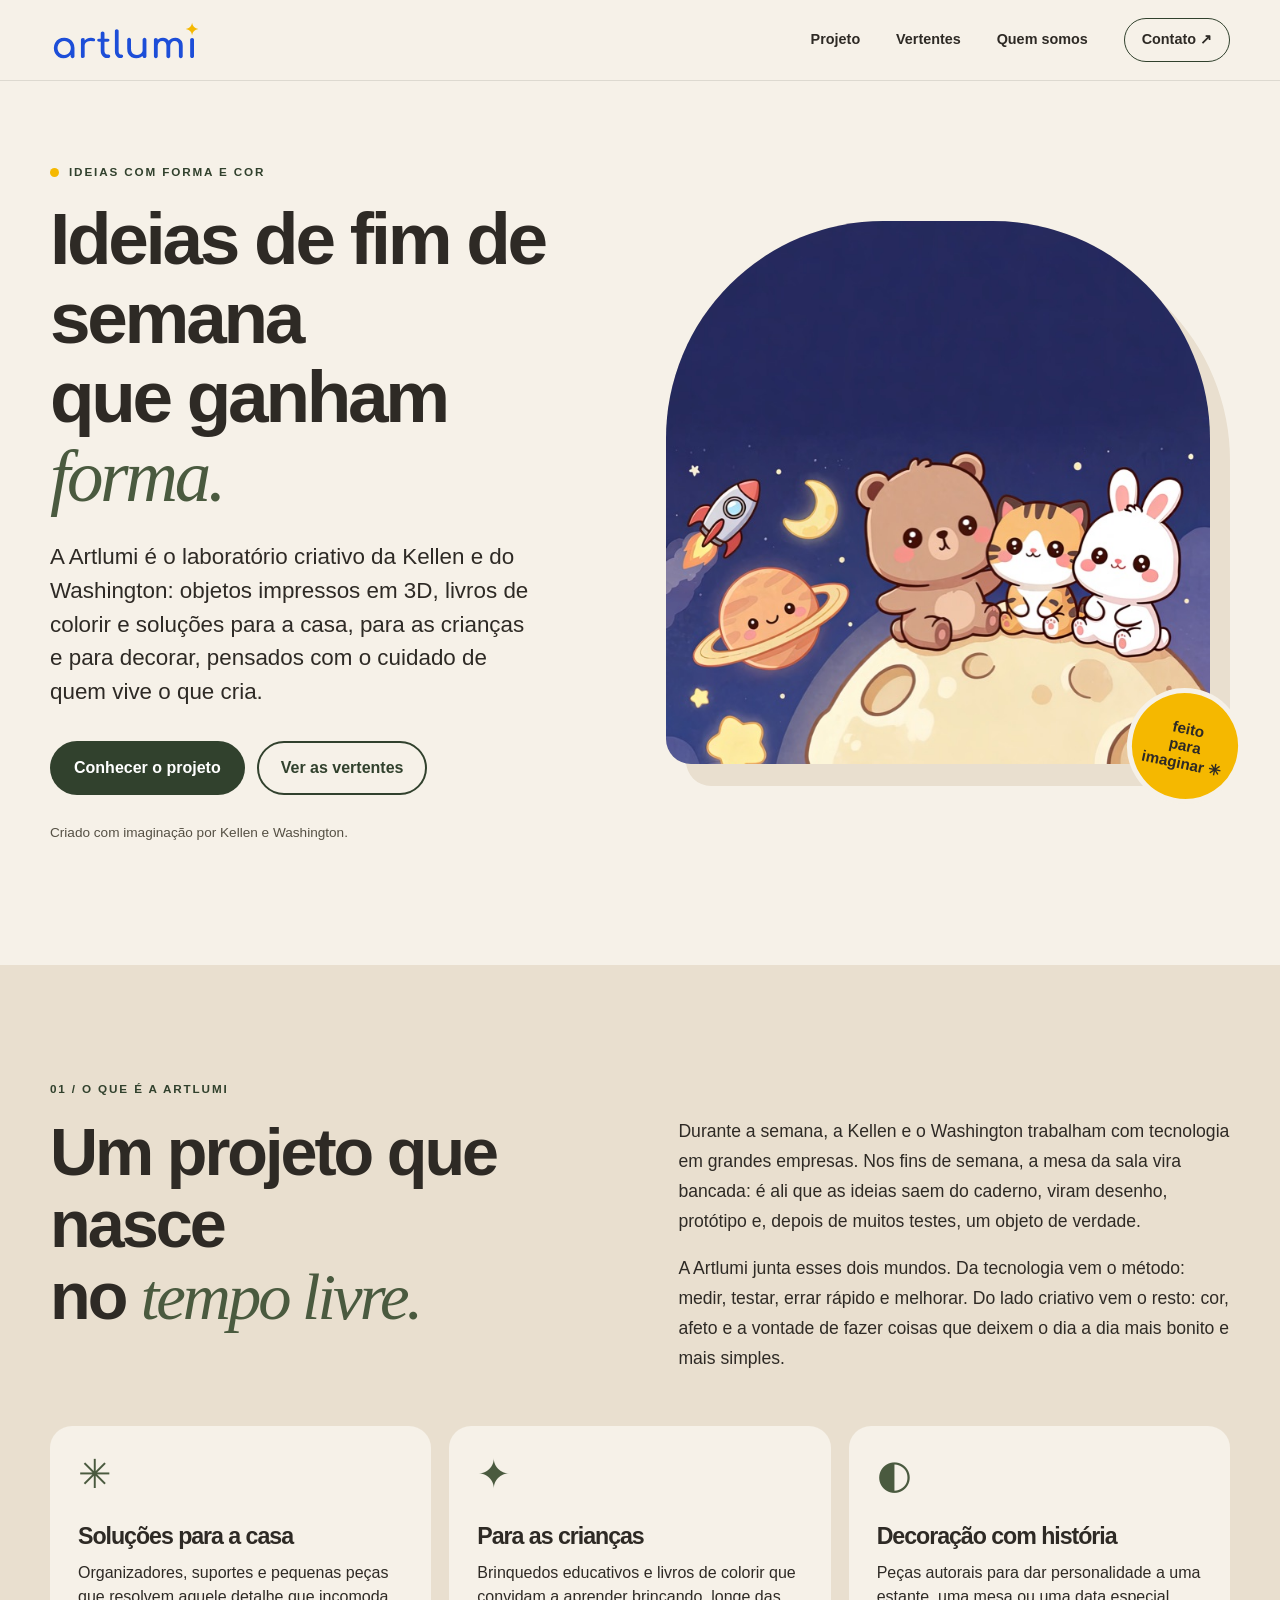
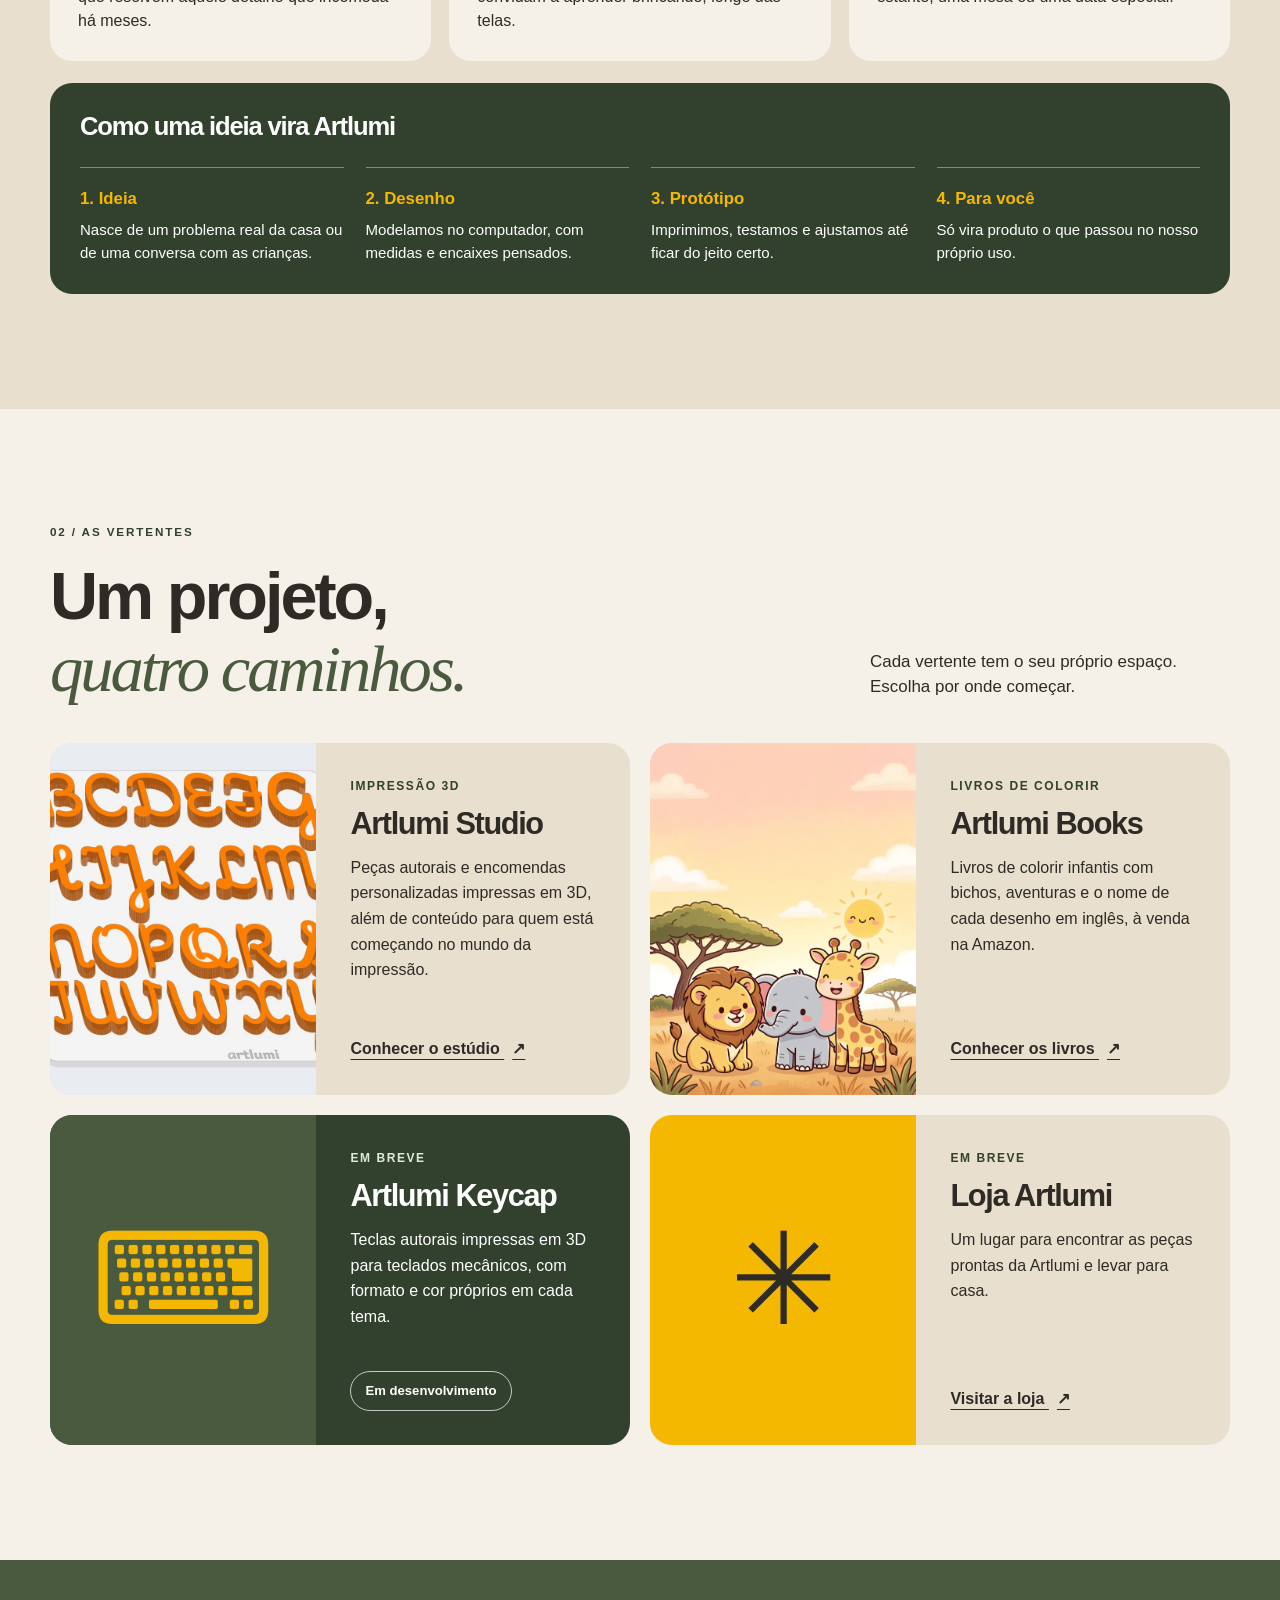
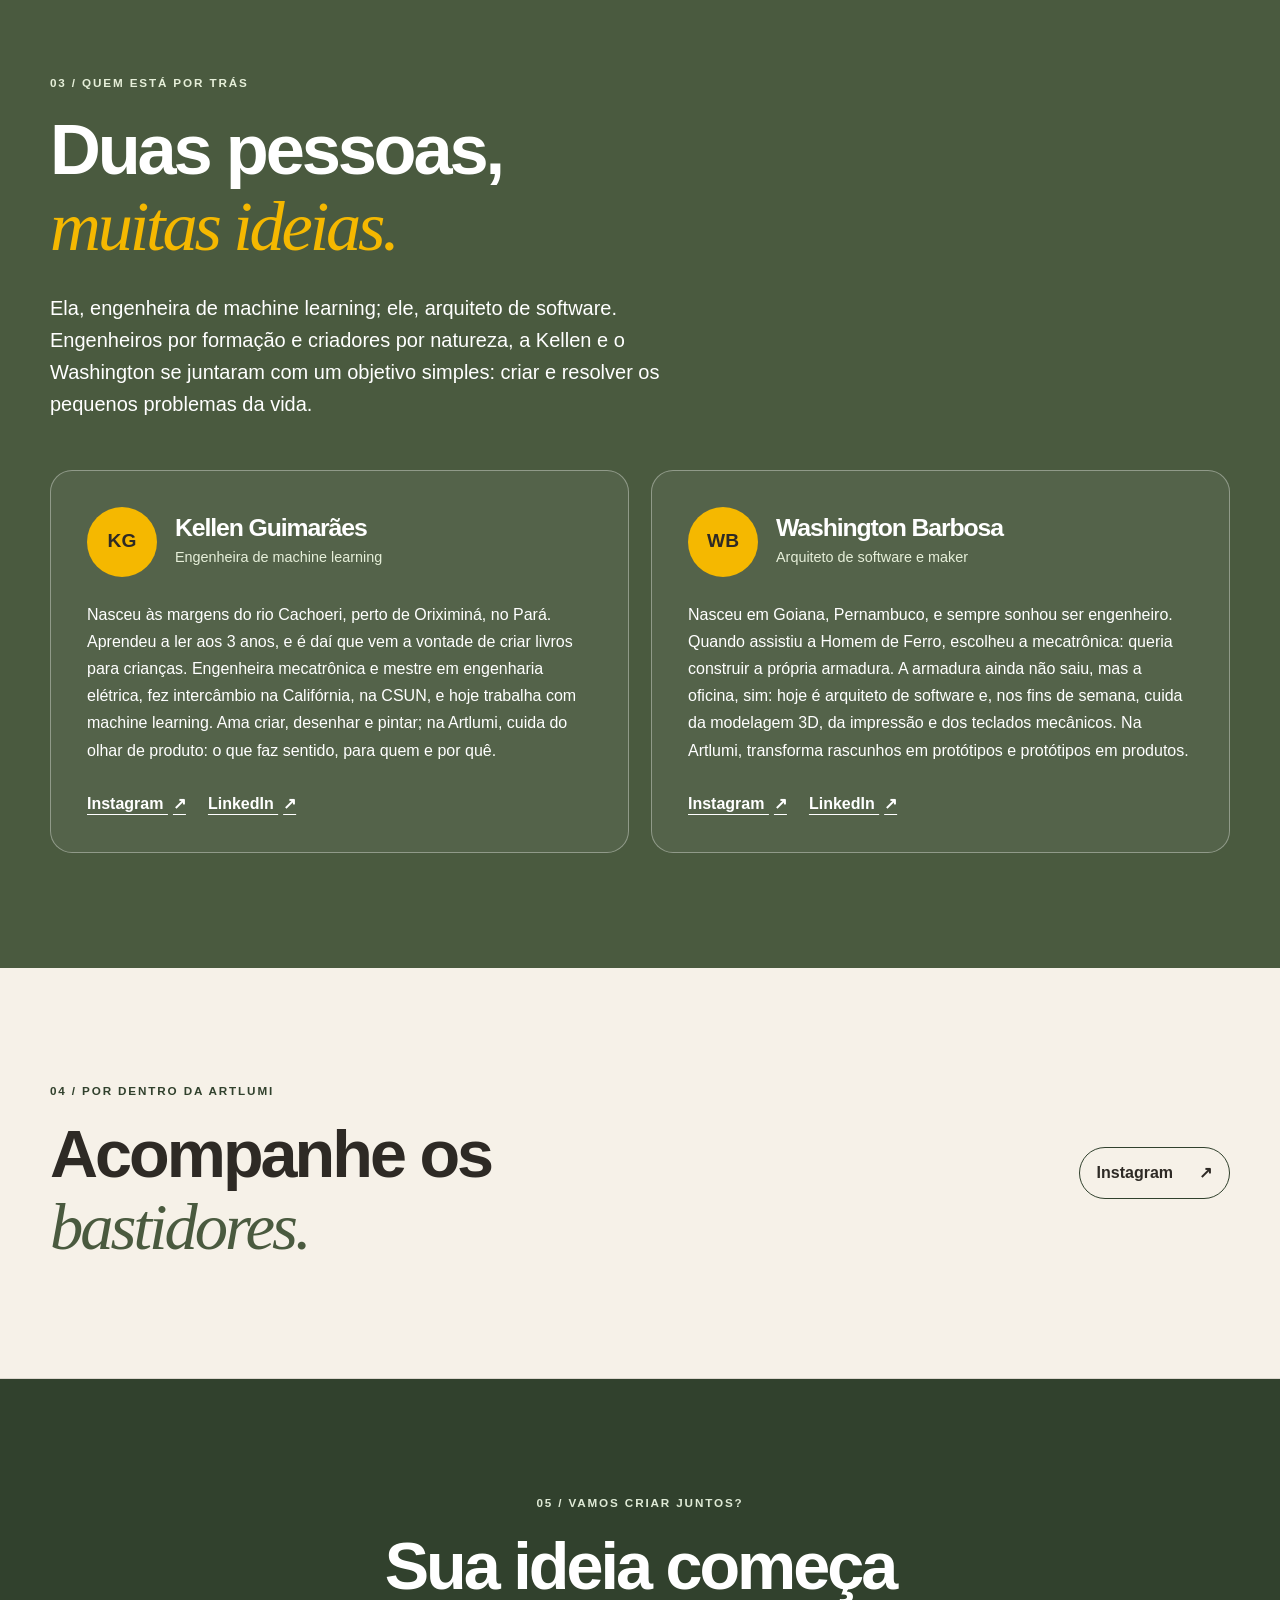
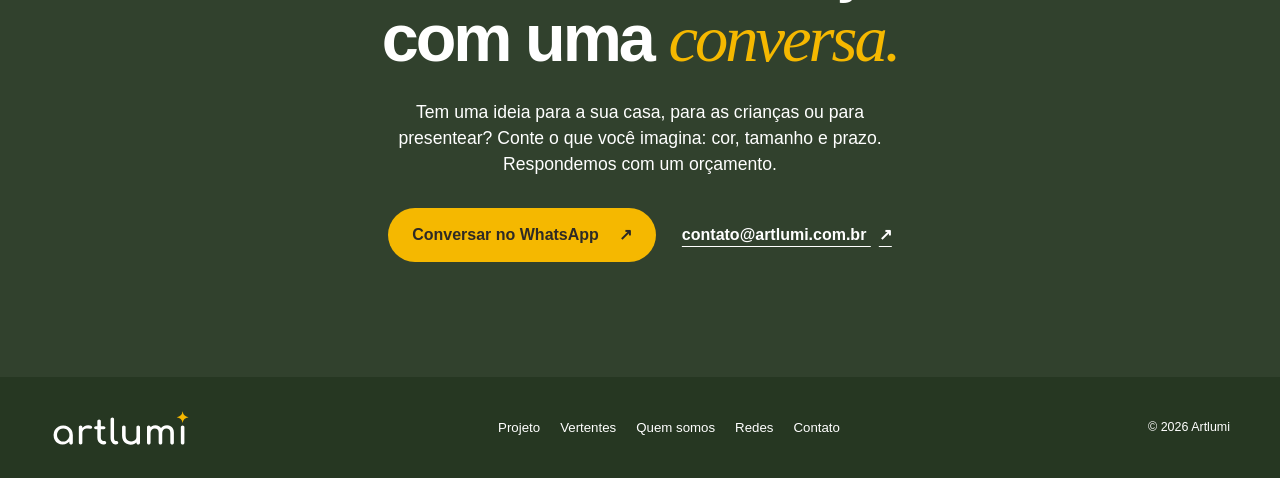
==== index.html @ 963afd45 "Página principal fala só da Artlumi; Studio fica como vertente Co-Authored-By: Claude Opus 5.5 <nore" ====
<!doctype html>
<html lang="pt-BR">
  <head>
    <meta charset="utf-8">
    <meta name="viewport" content="width=device-width, initial-scale=1">
    <meta name="description" content="Artlumi: o projeto criativo de Kellen e Washington, que reúne impressão 3D, livros de colorir e soluções para casa, crianças e decoração.">
    <meta property="og:type" content="website">
    <meta property="og:locale" content="pt_BR">
    <meta property="og:title" content="Artlumi | Ideias que ganham forma">
    <meta property="og:description" content="Ideias de fim de semana que ganham forma: impressão 3D, livros de colorir e decoração autoral.">
    <meta property="og:image" content="https://artlumi.com.br/assets/img/livro-espaco.jpg">
    <meta property="og:url" content="https://artlumi.com.br">
    <meta name="theme-color" content="#F6F1E8">
    <title>Artlumi | Ideias que ganham forma</title>
    <link rel="icon" type="image/svg+xml" href="assets/img/logo-artlumi.svg">
    <link rel="stylesheet" href="assets/style.css?v=3">
    <script src="assets/site.js?v=2" defer></script>
  </head>
  <body>
    <header class="site-header">
      <div class="container header-inner">
        <a class="brand" href="#inicio" aria-label="Artlumi — início">
          <img src="assets/img/logo-artlumi.svg" width="150" height="49" loading="lazy" alt="Artlumi">
        </a>
        <button class="menu-toggle" type="button" aria-controls="menu-principal" aria-expanded="false" aria-label="Abrir menu">
          <span></span><span></span><span></span>
        </button>
        <nav class="site-nav" id="menu-principal" aria-label="Navegação principal">
          <a href="#projeto">Projeto</a>
          <a href="#vertentes">Vertentes</a>
          <a href="#sobre">Quem somos</a>
          <a class="nav-contact" href="#contato">Contato <span aria-hidden="true">↗</span></a>
        </nav>
      </div>
    </header>

    <main>
      <section class="hero" id="inicio" aria-labelledby="titulo-principal">
        <div class="container hero-grid">
          <div class="hero-copy">
            <p class="eyebrow"><span class="eyebrow-dot" aria-hidden="true"></span> IDEIAS COM FORMA E COR</p>
            <h1 id="titulo-principal">Ideias de fim de semana<br>que ganham <em>forma.</em></h1>
            <p class="hero-lead">A Artlumi é o laboratório criativo da Kellen e do Washington: objetos impressos em 3D, livros de colorir e soluções para a casa, para as crianças e para decorar, pensados com o cuidado de quem vive o que cria.</p>
            <div class="hero-actions">
              <a class="button button-primary" href="#projeto">Conhecer o projeto</a>
              <a class="button button-outline" href="#vertentes">Ver as vertentes</a>
            </div>
            <p class="hero-note">Criado com imaginação por Kellen e Washington.</p>
          </div>
          <div class="hero-media">
            <div class="hero-image-wrap">
              <img src="assets/img/livro-espaco.jpg" width="681" height="900" alt="Capa do livro de colorir Espaço, da Artlumi Books: urso, gatinho e coelho sentados na Lua" fetchpriority="high">
            </div>
            <span class="media-sticker" aria-hidden="true">feito<br>para<br>imaginar ✳</span>
          </div>
        </div>
      </section>

      <section class="section project-section" id="projeto" aria-labelledby="titulo-projeto">
        <div class="container">
          <p class="eyebrow">01 / O QUE É A ARTLUMI</p>
          <div class="project-intro">
            <h2 id="titulo-projeto">Um projeto que nasce<br>no <em>tempo livre.</em></h2>
            <div class="project-copy">
              <p>Durante a semana, a Kellen e o Washington trabalham com tecnologia em grandes empresas. Nos fins de semana, a mesa da sala vira bancada: é ali que as ideias saem do caderno, viram desenho, protótipo e, depois de muitos testes, um objeto de verdade.</p>
              <p>A Artlumi junta esses dois mundos. Da tecnologia vem o método: medir, testar, errar rápido e melhorar. Do lado criativo vem o resto: cor, afeto e a vontade de fazer coisas que deixem o dia a dia mais bonito e mais simples.</p>
            </div>
          </div>
          <div class="pillars-grid">
            <article class="pillar-card"><span class="pillar-symbol" aria-hidden="true">✳</span><h3>Soluções para a casa</h3><p>Organizadores, suportes e pequenas peças que resolvem aquele detalhe que incomoda há meses.</p></article>
            <article class="pillar-card"><span class="pillar-symbol" aria-hidden="true">✦</span><h3>Para as crianças</h3><p>Brinquedos educativos e livros de colorir que convidam a aprender brincando, longe das telas.</p></article>
            <article class="pillar-card"><span class="pillar-symbol" aria-hidden="true">◐</span><h3>Decoração com história</h3><p>Peças autorais para dar personalidade a uma estante, uma mesa ou uma data especial.</p></article>
          </div>
          <div class="process-band">
            <h3>Como uma ideia vira Artlumi</h3>
            <ol class="process-steps">
              <li><strong>1. Ideia</strong><p>Nasce de um problema real da casa ou de uma conversa com as crianças.</p></li>
              <li><strong>2. Desenho</strong><p>Modelamos no computador, com medidas e encaixes pensados.</p></li>
              <li><strong>3. Protótipo</strong><p>Imprimimos, testamos e ajustamos até ficar do jeito certo.</p></li>
              <li><strong>4. Para você</strong><p>Só vira produto o que passou no nosso próprio uso.</p></li>
            </ol>
          </div>
        </div>
      </section>

      <section class="section ventures-section" id="vertentes" aria-labelledby="titulo-vertentes">
        <div class="container">
          <div class="section-heading">
            <div><p class="eyebrow">02 / AS VERTENTES</p><h2 id="titulo-vertentes">Um projeto,<br><em>quatro caminhos.</em></h2></div>
            <p>Cada vertente tem o seu próprio espaço. Escolha por onde começar.</p>
          </div>
          <div class="ventures-grid">
            <article class="venture-card">
              <div class="venture-media"><img src="assets/img/alfabeto-cursivo.jpg" width="1200" height="900" loading="lazy" alt="Letras cursivas coloridas de um alfabeto de encaixe impresso em 3D"></div>
              <div class="venture-copy"><p class="venture-subtitle">Impressão 3D</p><h3>Artlumi Studio</h3><p>Peças autorais e encomendas personalizadas impressas em 3D, além de conteúdo para quem está começando no mundo da impressão.</p><a href="https://studio.artlumi.com.br/" target="_blank" rel="noopener" aria-label="Conhecer Artlumi Studio">Conhecer o estúdio <span aria-hidden="true">↗</span></a></div>
            </article>
            <article class="venture-card">
              <div class="venture-media"><img src="assets/img/livro-safari.jpg" width="681" height="900" loading="lazy" alt="Capa do livro de colorir infantil Safári"></div>
              <div class="venture-copy"><p class="venture-subtitle">Livros de colorir</p><h3>Artlumi Books</h3><p>Livros de colorir infantis com bichos, aventuras e o nome de cada desenho em inglês, à venda na Amazon.</p><a href="https://book.artlumi.com.br/" target="_blank" rel="noopener" aria-label="Conhecer Artlumi Books">Conhecer os livros <span aria-hidden="true">↗</span></a></div>
            </article>
            <article class="venture-card idea-card keycap-card">
              <div class="venture-media idea-illustration" aria-hidden="true">⌨</div>
              <div class="venture-copy"><p class="venture-subtitle">Em breve</p><h3>Artlumi Keycap</h3><p>Teclas autorais impressas em 3D para teclados mecânicos, com formato e cor próprios em cada tema.</p><span class="venture-badge">Em desenvolvimento</span></div>
            </article>
            <article class="venture-card idea-card store-card">
              <div class="venture-media idea-illustration" aria-hidden="true">✳</div>
              <div class="venture-copy"><p class="venture-subtitle">Em breve</p><h3>Loja Artlumi</h3><p>Um lugar para encontrar as peças prontas da Artlumi e levar para casa.</p><a href="https://store.artlumi.com.br/" target="_blank" rel="noopener" aria-label="Visitar a Loja Artlumi">Visitar a loja <span aria-hidden="true">↗</span></a></div>
            </article>
          </div>
        </div>
      </section>

      <section class="section about-section" id="sobre" aria-labelledby="titulo-sobre">
        <div class="container">
          <p class="eyebrow">03 / QUEM ESTÁ POR TRÁS</p>
          <h2 id="titulo-sobre">Duas pessoas,<br><em>muitas ideias.</em></h2>
          <p class="about-lead">Ela, engenheira de machine learning; ele, arquiteto de software. Engenheiros por formação e criadores por natureza, a Kellen e o Washington se juntaram com um objetivo simples: criar e resolver os pequenos problemas da vida.</p>
          <div class="bios-grid">
            <article class="bio-card">
              <div class="bio-header"><span class="bio-initials" aria-hidden="true">KG</span><div><h3>Kellen Guimarães</h3><p class="bio-role">Engenheira de machine learning</p></div></div>
              <p>Nasceu às margens do rio Cachoeri, perto de Oriximiná, no Pará. Aprendeu a ler aos 3 anos, e é daí que vem a vontade de criar livros para crianças. Engenheira mecatrônica e mestre em engenharia elétrica, fez intercâmbio na Califórnia, na CSUN, e hoje trabalha com machine learning. Ama criar, desenhar e pintar; na Artlumi, cuida do olhar de produto: o que faz sentido, para quem e por quê.</p>
              <div class="bio-links"><a href="https://www.instagram.com/kellen.ag/" target="_blank" rel="noopener" aria-label="Instagram da Kellen">Instagram <span aria-hidden="true">↗</span></a><a href="https://www.linkedin.com/in/kellenguimaraes" target="_blank" rel="noopener" aria-label="LinkedIn da Kellen">LinkedIn <span aria-hidden="true">↗</span></a></div>
            </article>
            <article class="bio-card">
              <div class="bio-header"><span class="bio-initials" aria-hidden="true">WB</span><div><h3>Washington Barbosa</h3><p class="bio-role">Arquiteto de software e maker</p></div></div>
              <p>Nasceu em Goiana, Pernambuco, e sempre sonhou ser engenheiro. Quando assistiu a Homem de Ferro, escolheu a mecatrônica: queria construir a própria armadura. A armadura ainda não saiu, mas a oficina, sim: hoje é arquiteto de software e, nos fins de semana, cuida da modelagem 3D, da impressão e dos teclados mecânicos. Na Artlumi, transforma rascunhos em protótipos e protótipos em produtos.</p>
              <div class="bio-links"><a href="https://www.instagram.com/washingtonban/" target="_blank" rel="noopener" aria-label="Instagram do Washington">Instagram <span aria-hidden="true">↗</span></a><a href="https://www.linkedin.com/in/washingtonban/" target="_blank" rel="noopener" aria-label="LinkedIn do Washington">LinkedIn <span aria-hidden="true">↗</span></a></div>
            </article>
          </div>
        </div>
      </section>

      <section class="section social-section" id="redes" aria-labelledby="titulo-redes">
        <div class="container social-inner">
          <div><p class="eyebrow">04 / POR DENTRO DA ARTLUMI</p><h2 id="titulo-redes">Acompanhe os <em>bastidores.</em></h2></div>
          <div class="social-links" aria-label="Redes sociais">
            <a class="social-link" data-config="instagram" target="_blank" rel="noopener" hidden>Instagram <span aria-hidden="true">↗</span></a>
            <a class="social-link" data-config="tiktok" target="_blank" rel="noopener" hidden>TikTok <span aria-hidden="true">↗</span></a>
            <a class="social-link" data-config="youtube" target="_blank" rel="noopener" hidden>YouTube <span aria-hidden="true">↗</span></a>
            <p class="coming-soon" id="redes-em-breve">Em breve <span aria-hidden="true">✳</span></p>
          </div>
        </div>
      </section>

      <section class="section contact-section" id="contato" aria-labelledby="titulo-contato">
        <div class="container contact-inner">
          <p class="eyebrow">05 / VAMOS CRIAR JUNTOS?</p>
          <h2 id="titulo-contato">Sua ideia começa<br>com uma <em>conversa.</em></h2>
          <p>Tem uma ideia para a sua casa, para as crianças ou para presentear? Conte o que você imagina: cor, tamanho e prazo. Respondemos com um orçamento.</p>
          <div class="contact-actions">
            <a class="button button-yellow" data-config="whatsapp" hidden>Conversar no WhatsApp <span aria-hidden="true">↗</span></a>
            <a class="contact-email" data-config="email" href="mailto:contato@artlumi.com.br">contato@artlumi.com.br <span aria-hidden="true">↗</span></a>
          </div>
        </div>
      </section>
    </main>

    <footer class="site-footer">
      <div class="container footer-inner">
        <a href="#inicio" aria-label="Artlumi — voltar ao início"><img src="assets/img/logo-artlumi-branco.svg" width="150" height="49" loading="lazy" alt="Artlumi"></a>
        <nav aria-label="Navegação do rodapé"><a href="#projeto">Projeto</a><a href="#vertentes">Vertentes</a><a href="#sobre">Quem somos</a><a href="#redes">Redes</a><a href="#contato">Contato</a></nav>
        <small>© 2026 Artlumi</small>
      </div>
    </footer>
  </body>
</html>
---- assets/style.css ----
:root {
  color-scheme: light;
  --green: #4a5a3f;
  --green-dark: #31412d;
  --beige: #e9dfcf;
  --cream: #f6f1e8;
  --ink: #2e2a25;
  --blue: #1d4ed8;
  --yellow: #f5b800;
  --white: #fffdf9;
  --radius: 22px;
}

*, *::before, *::after { box-sizing: border-box; }
html { scroll-behavior: smooth; scroll-padding-top: 96px; }
body { margin: 0; padding-top: 80px; min-width: 320px; color: var(--ink); background: var(--cream); font-family: "Avenir Next", Avenir, "Segoe UI", sans-serif; line-height: 1.5; }
img { display: block; max-width: 100%; }
a { color: inherit; }
button { font: inherit; }
[hidden] { display: none !important; }
:focus-visible { outline: 3px solid var(--blue); outline-offset: 4px; }
.container { width: min(100% - 48px, 1180px); margin-inline: auto; }
.section { padding-block: clamp(72px, 9vw, 128px); }
.eyebrow { margin: 0 0 20px; color: var(--green-dark); font-size: .73rem; font-weight: 800; letter-spacing: .16em; line-height: 1.4; }
h1, h2, h3, p { overflow-wrap: break-word; }
h1, h2, h3 { margin-top: 0; line-height: 1.08; letter-spacing: -.045em; }
h1, h2 { font-weight: 800; }
h2 { margin-bottom: 0; font-size: clamp(2.65rem, 5.2vw, 5rem); }
em { font-family: Georgia, serif; font-weight: 400; }
.button { display: inline-flex; align-items: center; justify-content: center; gap: 20px; min-height: 52px; padding: 13px 22px; border: 2px solid transparent; border-radius: 999px; font-weight: 800; text-decoration: none; text-align: center; transition: transform .2s ease, background-color .2s ease, color .2s ease; }
.button:hover, .social-link:hover { transform: translateY(-3px); }
.button-primary { color: #fff; background: var(--green-dark); }
.button-primary:hover { background: #263722; }
.button-outline { border-color: var(--green-dark); color: var(--green-dark); }
.button-outline:hover { background: var(--beige); }

.site-header { position: fixed; z-index: 20; top: 0; right: 0; left: 0; border-bottom: 1px solid rgba(46,42,37,.12); background: rgba(246,241,232,.97); }
.header-inner { display: flex; align-items: center; justify-content: space-between; min-height: 80px; gap: 20px; }
.brand { display: inline-flex; flex: none; align-items: center; }
.brand img { width: 150px; height: auto; }
.site-nav { display: flex; align-items: center; gap: clamp(18px, 2.8vw, 38px); }
.site-nav a { font-size: .9rem; font-weight: 700; text-decoration: none; }
.site-nav a:hover, .site-footer a:hover { text-decoration: underline; text-underline-offset: 5px; }
.site-nav .nav-contact { padding: 10px 17px; border: 1px solid var(--green-dark); border-radius: 999px; }
.menu-toggle { display: none; }

.hero { overflow: hidden; padding-block: clamp(38px, 5vw, 72px) clamp(72px, 8vw, 120px); }
.hero-grid { display: grid; grid-template-columns: minmax(0, 1fr) minmax(0, 1.02fr); align-items: center; gap: clamp(30px, 5vw, 72px); }
.hero-copy { padding-block: 20px; }
.hero .eyebrow { display: flex; align-items: center; gap: 10px; }
.eyebrow-dot { width: 9px; height: 9px; border-radius: 50%; background: var(--yellow); }
.hero h1 { max-width: 680px; margin-bottom: 24px; font-size: clamp(3.4rem, 5.7vw, 5.7rem); }
.hero h1 em { color: var(--green); }
.hero-lead { max-width: 480px; margin: 0 0 32px; font-size: clamp(1.1rem, 1.8vw, 1.4rem); line-height: 1.5; }
.hero-actions { display: flex; flex-wrap: wrap; gap: 12px; }
.hero-note { margin: 28px 0 0; color: #555044; font-size: .85rem; }
.hero-media { position: relative; min-width: 0; padding: 0 20px 22px 0; }
.hero-image-wrap { overflow: hidden; aspect-ratio: 1 / 1; border-radius: 40% 40% 25px 25px; background: var(--beige); box-shadow: 20px 22px 0 var(--beige); }
.hero-image-wrap img { width: 100%; height: 100%; object-fit: cover; }
.media-sticker { position: absolute; right: -13px; bottom: -18px; display: grid; place-items: center; width: 116px; height: 116px; border: 5px solid var(--cream); border-radius: 50%; color: var(--ink); background: var(--yellow); font-size: .95rem; font-weight: 800; line-height: 1.12; text-align: center; transform: rotate(12deg); }

.project-section { background: var(--beige); }
.project-intro { display: grid; grid-template-columns: minmax(0, 1fr) minmax(0, 1fr); gap: clamp(30px, 6vw, 80px); align-items: start; }
.project-intro h2 em, .ventures-section h2 em { color: var(--green); }
.project-copy p { margin: 0 0 18px; font-size: 1.1rem; line-height: 1.7; }
.project-copy p:last-child { margin-bottom: 0; }
.pillars-grid { display: grid; grid-template-columns: repeat(3, minmax(0, 1fr)); gap: 18px; margin-top: 52px; }
.pillar-card { min-width: 0; padding: 28px; border-radius: var(--radius); background: var(--cream); }
.pillar-symbol { display: block; margin-bottom: 30px; color: var(--green); font-size: 2.5rem; line-height: 1; }
.pillar-card h3 { margin-bottom: 12px; font-size: 1.45rem; }
.pillar-card p { margin: 0; }
.process-band { margin-top: 22px; padding: 30px; border-radius: var(--radius); color: #fff; background: var(--green-dark); }
.process-band h3 { margin-bottom: 26px; font-size: 1.6rem; }
.process-steps { display: grid; grid-template-columns: repeat(4, minmax(0, 1fr)); gap: 22px; margin: 0; padding: 0; list-style: none; }
.process-steps li { min-width: 0; padding-top: 18px; border-top: 1px solid rgba(255,255,255,.38); }
.process-steps strong { color: var(--yellow); font-size: 1.05rem; }
.process-steps p { margin: 8px 0 0; font-size: .94rem; }
.ventures-section { background: var(--cream); }
.section-heading { display: flex; align-items: end; justify-content: space-between; gap: 30px; margin-bottom: 38px; }
.section-heading > p { max-width: 360px; margin: 0 0 5px; font-size: 1.06rem; }
.ventures-grid { display: grid; grid-template-columns: repeat(2, minmax(0, 1fr)); gap: 20px; }
.venture-card { display: grid; grid-template-columns: minmax(0, .85fr) minmax(0, 1fr); overflow: hidden; min-width: 0; min-height: 330px; border-radius: var(--radius); background: var(--beige); }
.venture-media { min-width: 0; min-height: 100%; background: var(--beige); }
.venture-media img { width: 100%; height: 100%; object-fit: cover; }
.venture-copy { display: flex; flex-direction: column; align-items: flex-start; min-width: 0; padding: clamp(22px, 3vw, 34px); }
.venture-subtitle { margin: 0 0 12px; color: var(--green-dark); font-size: .75rem; font-weight: 800; letter-spacing: .13em; text-transform: uppercase; }
.venture-copy h3 { margin-bottom: 15px; font-size: clamp(1.55rem, 2.4vw, 2.15rem); }
.venture-copy > p:not(.venture-subtitle) { margin: 0 0 24px; line-height: 1.6; }
.venture-copy a { margin-top: auto; font-weight: 800; text-decoration-thickness: 1px; text-underline-offset: 5px; }
.venture-copy a span { margin-left: 8px; }
.idea-card { color: #fff; background: var(--green-dark); }
.idea-card .venture-subtitle { color: #dfebd6; }
.idea-illustration { display: grid; place-items: center; color: var(--yellow); background: var(--green); font-size: clamp(5rem, 10vw, 9rem); line-height: 1; }
.venture-badge { display: inline-flex; margin-top: auto; padding: 9px 14px; border: 1px solid rgba(255,255,255,.7); border-radius: 999px; font-size: .82rem; font-weight: 800; }
.store-card { color: var(--ink); background: var(--beige); }
.store-card .venture-subtitle { color: var(--green-dark); }
.store-card .idea-illustration { color: var(--ink); background: var(--yellow); }
.about-section { color: #fff; background: var(--green); }
.about-section .eyebrow { color: #e6efd9; }
.about-section h2 { font-size: clamp(2.6rem, 5.5vw, 5.5rem); }
.about-section h2 em { color: var(--yellow); }
.bios-grid { display: grid; grid-template-columns: repeat(2, minmax(0, 1fr)); gap: 22px; margin-top: 50px; }
.about-lead { max-width: 640px; margin: 28px 0 0; font-size: clamp(1.05rem, 1.6vw, 1.25rem); line-height: 1.6; }
.bio-card { display: flex; flex-direction: column; min-width: 0; padding: clamp(24px, 3vw, 36px); border: 1px solid rgba(255,255,255,.35); border-radius: var(--radius); background: rgba(255,255,255,.06); }
.bio-header { display: flex; align-items: center; gap: 18px; margin-bottom: 24px; }
.bio-header > div { min-width: 0; }
.bio-initials { display: grid; flex: none; place-items: center; width: 70px; height: 70px; border-radius: 50%; color: var(--ink); background: var(--yellow); font-weight: 800; font-size: 1.2rem; }
.bio-header h3 { margin-bottom: 5px; font-size: 1.55rem; }
.bio-role { margin: 0; color: #e6efd9; font-size: .9rem; }
.bio-card > p { margin: 0 0 28px; line-height: 1.7; }
.bio-links { display: flex; flex-wrap: wrap; gap: 12px 22px; margin-top: auto; }
.bio-links a { font-weight: 800; text-decoration-thickness: 1px; text-underline-offset: 5px; }
.bio-links a span { margin-left: 5px; }

.social-section { border-bottom: 1px solid rgba(46,42,37,.13); }
.social-inner { display: flex; align-items: center; justify-content: space-between; gap: 36px; }
.social-inner h2 { max-width: 650px; }
.social-inner h2 em { color: var(--green); }
.social-links { display: flex; flex: none; flex-wrap: wrap; gap: 10px; max-width: 440px; }
.social-link { display: inline-flex; align-items: center; justify-content: space-between; gap: 26px; min-width: 130px; padding: 13px 17px; border: 1px solid var(--green-dark); border-radius: 999px; font-weight: 800; text-decoration: none; transition: transform .2s ease; }
.coming-soon { margin: 0; padding: 16px 24px; border: 1px solid var(--green); border-radius: 999px; color: var(--green-dark); font-weight: 800; }
.coming-soon span { margin-left: 14px; color: var(--blue); }

.contact-section { color: #fff; background: var(--green-dark); text-align: center; }
.contact-inner { display: flex; flex-direction: column; align-items: center; }
.contact-section .eyebrow { color: #dfead6; }
.contact-section h2 { max-width: 900px; }
.contact-section h2 em { color: var(--yellow); }
.contact-inner > p:not(.eyebrow) { max-width: 490px; margin: 24px 0 30px; font-size: 1.1rem; }
.contact-actions { display: flex; flex-wrap: wrap; align-items: center; justify-content: center; gap: 18px 26px; }
.button-yellow { color: var(--ink); background: var(--yellow); }
.button-yellow:hover { background: #ffd04b; }
.contact-email { color: #fff; font-weight: 800; text-decoration-thickness: 1px; text-underline-offset: 6px; }
.contact-email span { margin-left: 8px; }
.site-footer { padding-block: 28px; color: #fff; background: #263722; }
.footer-inner { display: flex; align-items: center; justify-content: space-between; gap: 24px; }
.footer-inner img { width: 140px; height: auto; }
.site-footer nav { display: flex; flex-wrap: wrap; gap: 12px 20px; }
.site-footer a { font-size: .83rem; text-decoration: none; }
.site-footer small { white-space: nowrap; font-size: .78rem; }

@media (max-width: 980px) {
  .project-intro { grid-template-columns: 1fr; gap: 26px; }
  .process-steps { grid-template-columns: repeat(2, minmax(0, 1fr)); }
  .venture-card { grid-template-columns: 1fr; }
  .venture-media { min-height: 240px; max-height: 280px; }
  .footer-inner { flex-wrap: wrap; }
}

@media (max-width: 720px) {
  html { scroll-padding-top: 76px; }
  body { padding-top: 68px; }
  .container { width: min(100% - 32px, 1180px); }
  .header-inner { min-height: 68px; }
  .brand img { width: 124px; }
  .menu-toggle { display: flex; flex-direction: column; align-items: center; justify-content: center; gap: 5px; width: 44px; height: 44px; border: 1px solid var(--green-dark); border-radius: 50%; color: var(--green-dark); background: transparent; cursor: pointer; }
  .menu-toggle span { display: block; width: 18px; height: 2px; border-radius: 2px; background: currentColor; }
  .site-nav { position: absolute; top: 68px; right: 0; left: 0; display: none; flex-direction: column; align-items: stretch; gap: 0; padding: 12px 16px 20px; border-bottom: 1px solid rgba(46,42,37,.12); background: var(--cream); box-shadow: 0 12px 22px rgba(46,42,37,.1); }
  .site-nav.is-open { display: flex; }
  .site-nav a { padding: 12px 8px; }
  .site-nav .nav-contact { margin-top: 5px; padding: 12px; text-align: center; }
  .hero { padding-block: 34px 82px; }
  .hero-grid { grid-template-columns: 1fr; gap: 30px; }
  .hero-copy { padding: 0; }
  .hero h1 { margin-bottom: 18px; font-size: clamp(3.25rem, 12vw, 5rem); }
  .hero-lead { margin-bottom: 24px; }
  .hero-note { margin-top: 20px; }
  .hero-media { width: min(100% - 12px, 500px); margin-inline: auto; }
  .media-sticker { right: -8px; bottom: -22px; width: 90px; height: 90px; font-size: .73rem; }
  .section-heading, .social-inner { align-items: start; flex-direction: column; gap: 18px; }
  .section-heading { margin-bottom: 28px; }
  .section-heading > p { max-width: 550px; }
  .pillars-grid { grid-template-columns: 1fr; gap: 14px; margin-top: 38px; }
  .pillar-symbol { margin-bottom: 18px; }
  .ventures-grid, .bios-grid { grid-template-columns: 1fr; }
  .venture-card { grid-template-columns: minmax(0, .8fr) minmax(0, 1fr); min-height: 300px; }
  .venture-media { max-height: none; }
  .social-links { flex: auto; }
}

@media (max-width: 520px) {
  .section { padding-block: 72px; }
  .process-band { padding: 24px; }
  .process-steps { grid-template-columns: 1fr; gap: 18px; }
  .venture-card { grid-template-columns: 1fr; }
  .venture-media { min-height: 220px; max-height: 240px; }
  .venture-copy { min-height: 270px; }
  .bio-header { align-items: flex-start; }
  .bio-initials { width: 58px; height: 58px; }
  .hero-actions .button { width: 100%; }
  .contact-actions { flex-direction: column; }
  .footer-inner { flex-direction: column; align-items: flex-start; }
  .site-footer nav { gap: 12px 16px; }
}

@media (prefers-reduced-motion: reduce) {
  html { scroll-behavior: auto; }
  *, *::before, *::after { transition-duration: .01ms !important; }
}
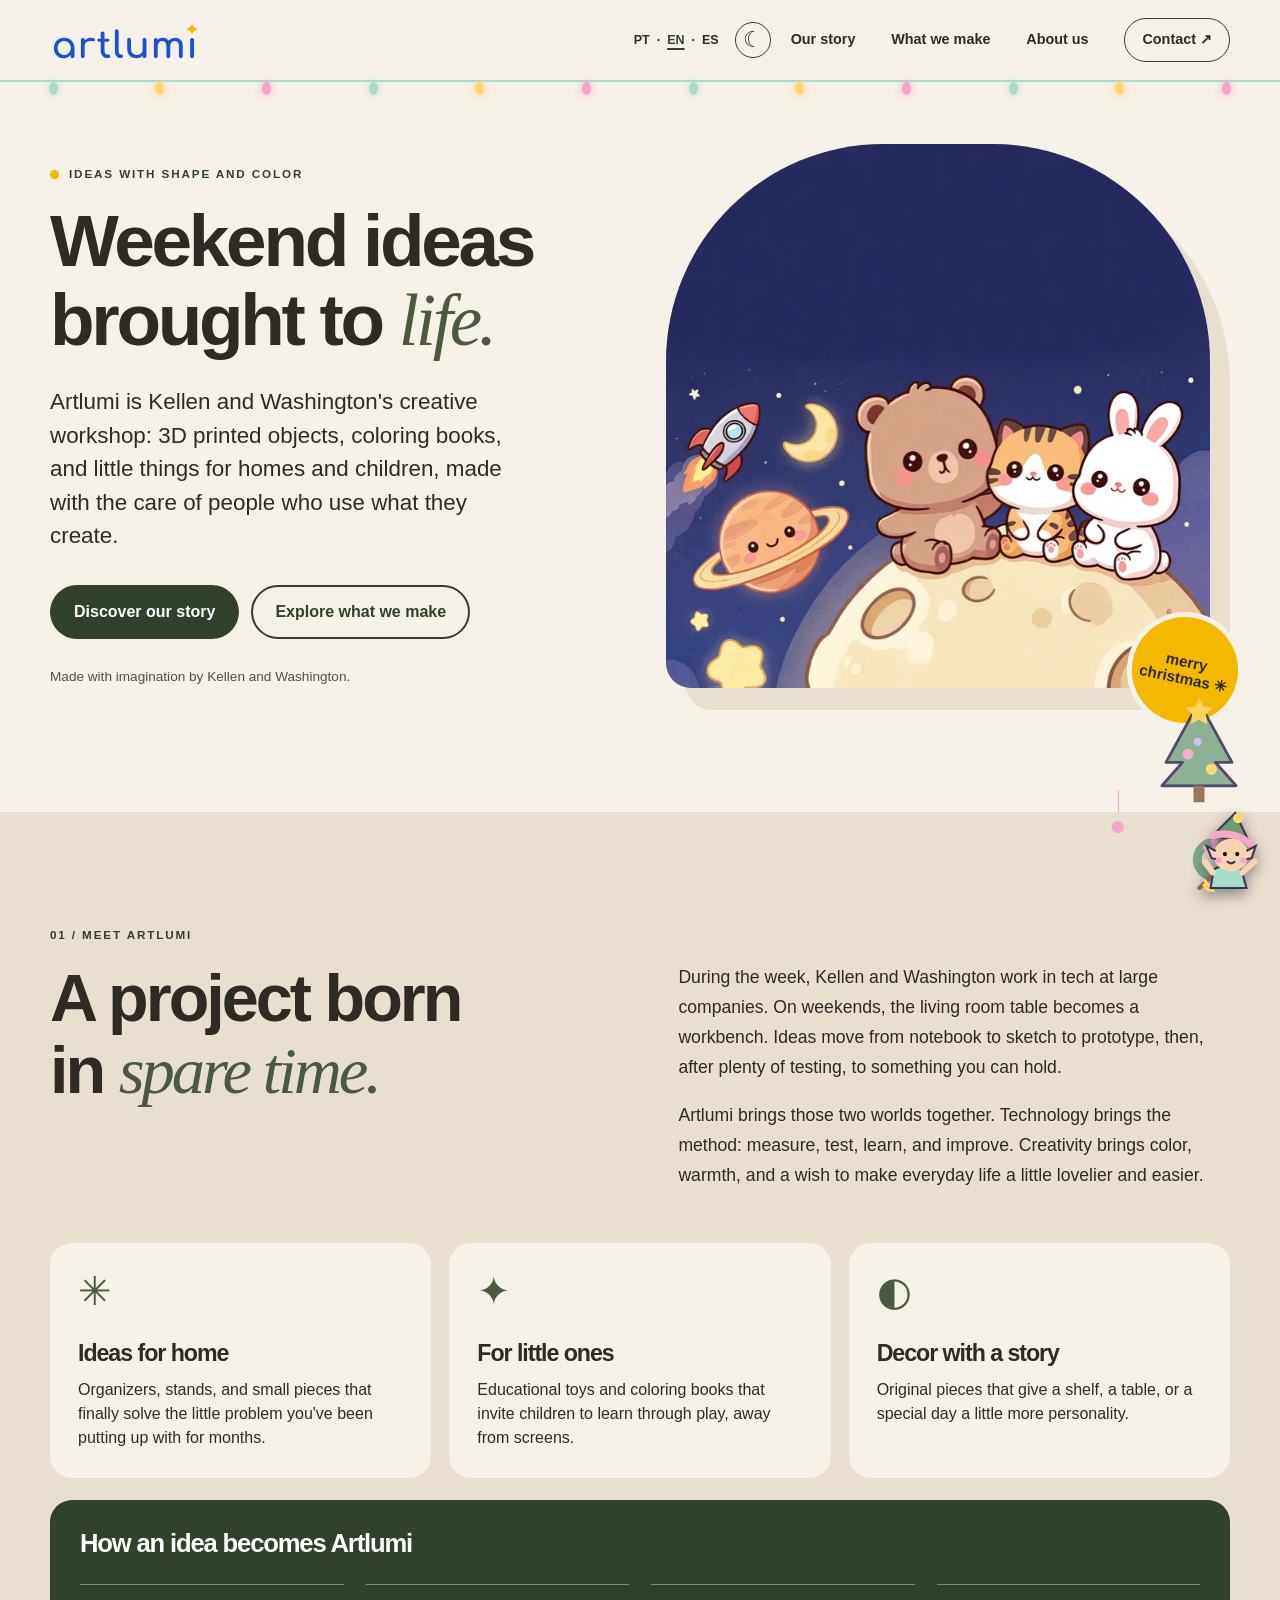
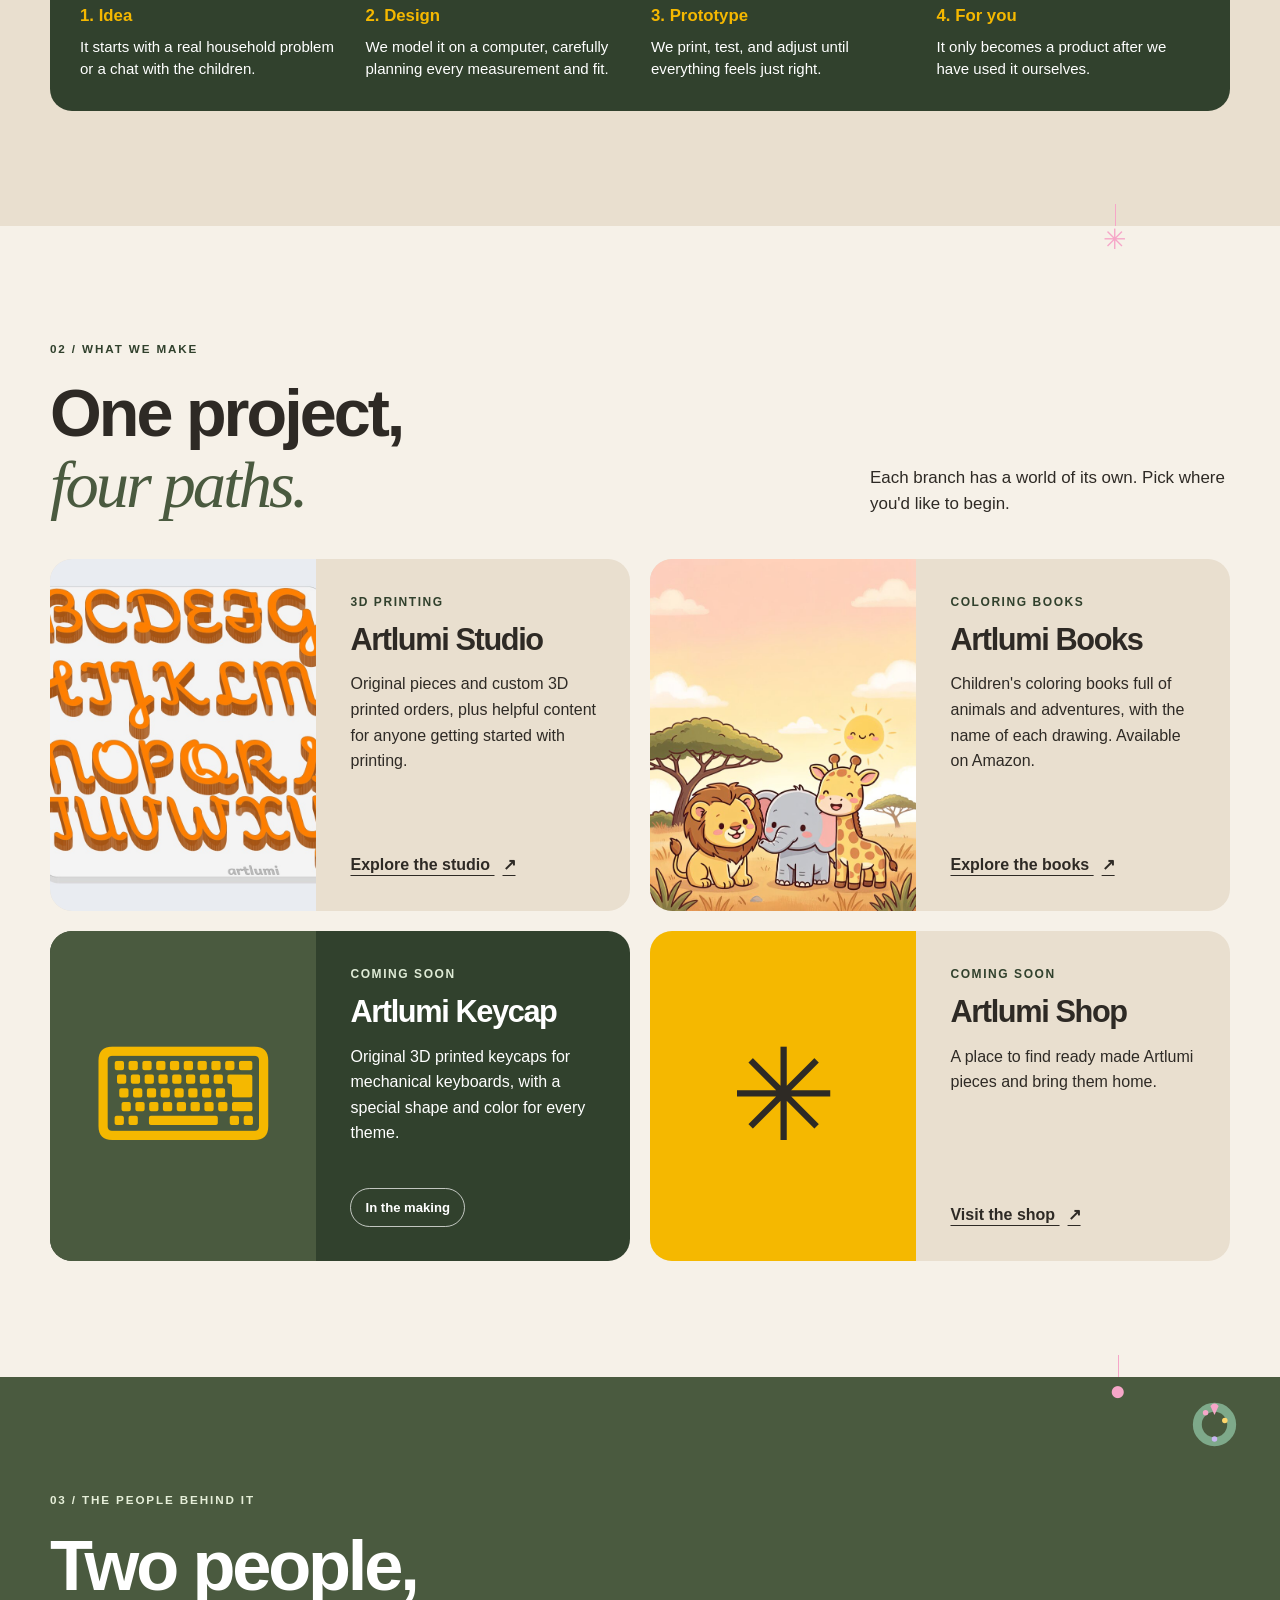
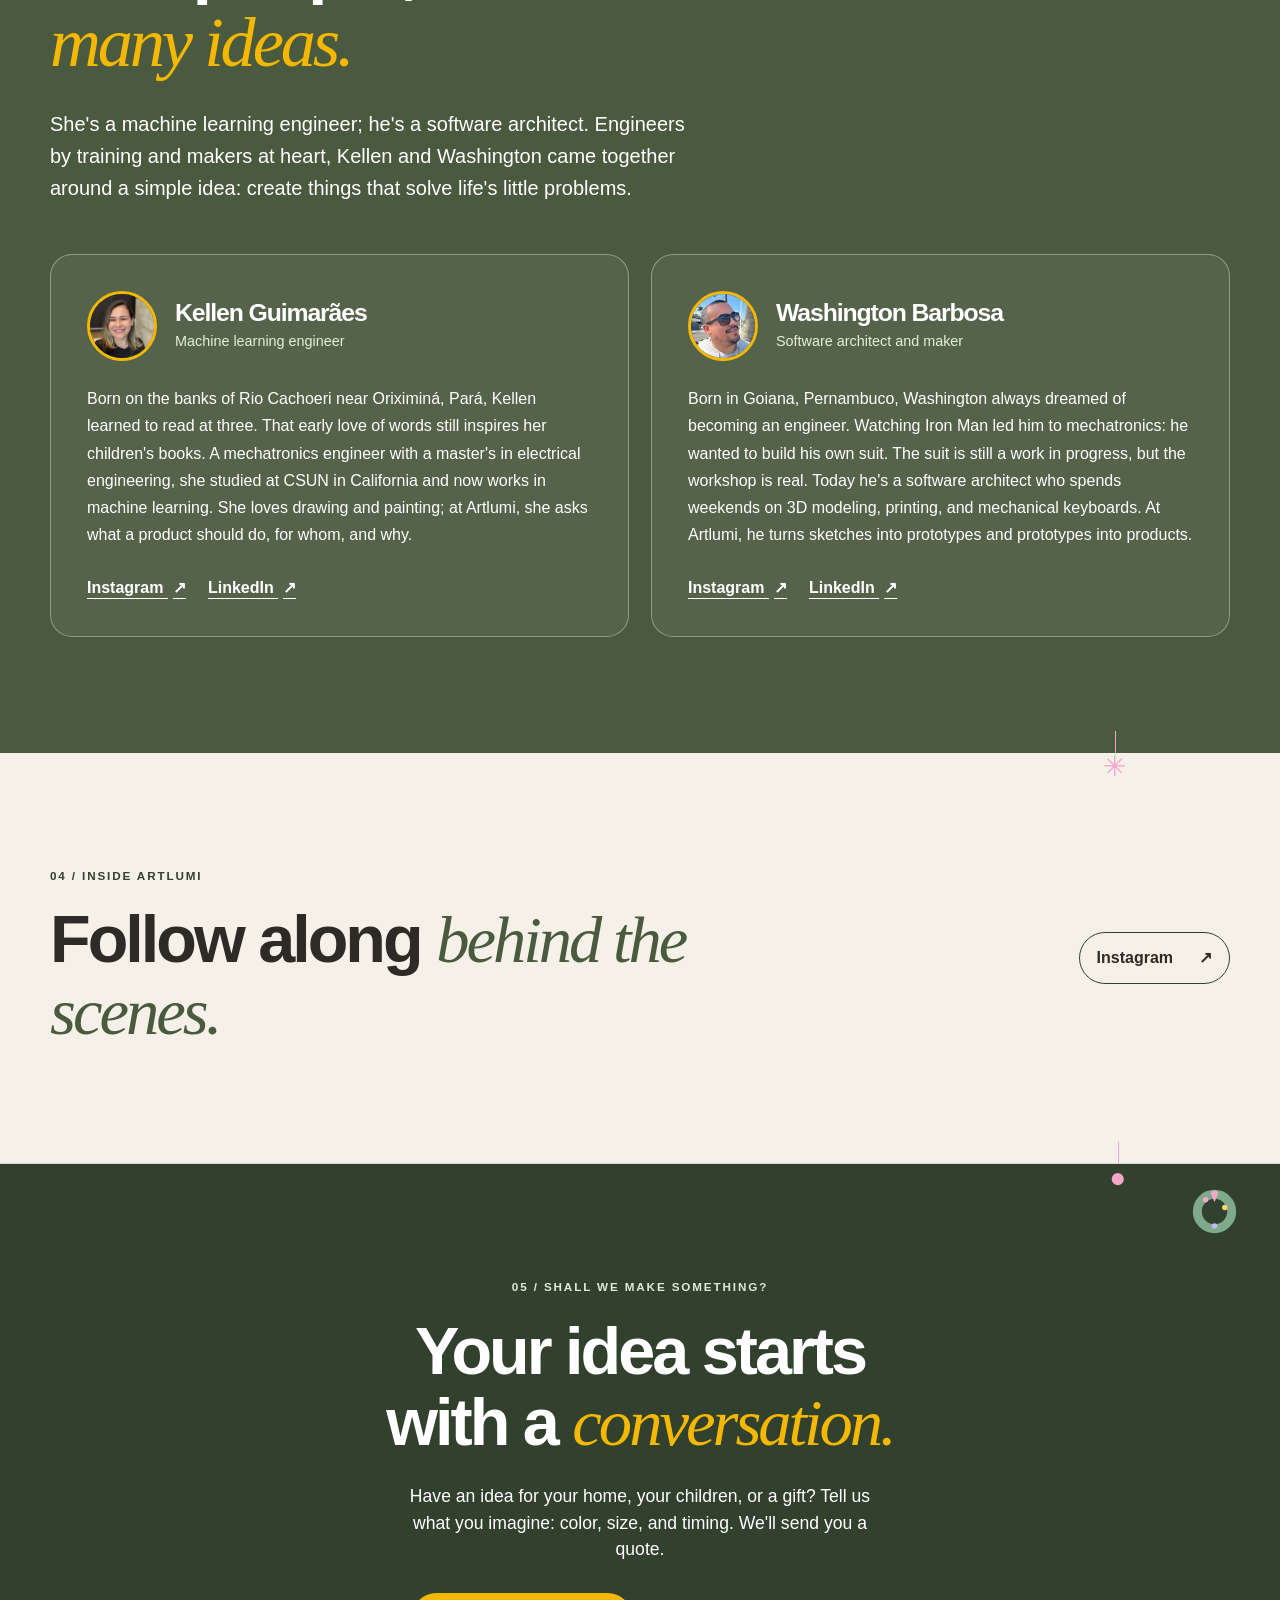
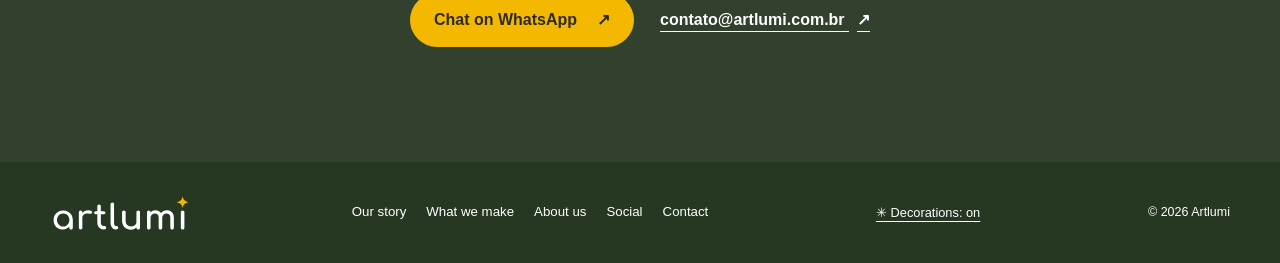
==== commit 3c6d299a: "Site em inglês e espanhol, modo escuro e temas sazonais - /en/ e /es/ com hreflang; a raiz escolhe o" ====
--- a/index.html
+++ b/index.html
@@ -9,12 +9,41 @@
     <meta property="og:title" content="Artlumi | Ideias que ganham forma">
     <meta property="og:description" content="Ideias de fim de semana que ganham forma: impressão 3D, livros de colorir e decoração autoral.">
     <meta property="og:image" content="https://artlumi.com.br/assets/img/livro-espaco.jpg">
-    <meta property="og:url" content="https://artlumi.com.br">
+    <meta property="og:url" content="https://artlumi.com.br/">
     <meta name="theme-color" content="#F6F1E8">
     <title>Artlumi | Ideias que ganham forma</title>
+    <link rel="canonical" href="https://artlumi.com.br/">
+    <link rel="alternate" hreflang="pt-BR" href="https://artlumi.com.br/">
+    <link rel="alternate" hreflang="en" href="https://artlumi.com.br/en/">
+    <link rel="alternate" hreflang="es" href="https://artlumi.com.br/es/">
+    <link rel="alternate" hreflang="x-default" href="https://artlumi.com.br/">
+    <script>
+      (() => {
+        let savedTheme = null;
+        try { savedTheme = localStorage.getItem('artlumi-theme'); } catch (_) { /* Optional preference. */ }
+        if (savedTheme === 'light' || savedTheme === 'dark') document.documentElement.dataset.theme = savedTheme;
+        else if (matchMedia('(prefers-color-scheme: dark)').matches) document.documentElement.dataset.theme = 'dark';
+        document.querySelector('meta[name="theme-color"]').content = document.documentElement.dataset.theme === 'dark' ? '#1e1a2e' : '#F6F1E8';
+        const forced = new URLSearchParams(location.search).get('lang');
+        if (['pt', 'en', 'es'].includes(forced)) {
+          try { localStorage.setItem('artlumi-lang', forced); } catch (_) { /* Optional preference. */ }
+          if (forced !== 'pt') location.replace('/' + forced + '/' + location.hash);
+          return;
+        }
+        let savedLanguage = null;
+        try { savedLanguage = localStorage.getItem('artlumi-lang'); } catch (_) { /* Optional preference. */ }
+        let internalReferrer = false;
+        try { internalReferrer = document.referrer && new URL(document.referrer).hostname === location.hostname; } catch (_) { /* Ignore an invalid referrer. */ }
+        if (savedLanguage || internalReferrer) return;
+        const languages = navigator.languages?.length ? navigator.languages : [navigator.language || ''];
+        const preferred = languages.map(value => value.toLowerCase().split('-')[0]).find(value => ['pt', 'en', 'es'].includes(value)) || 'en';
+        if (preferred !== 'pt') location.replace('/' + preferred + '/' + location.hash);
+      })();
+    </script>
     <link rel="icon" type="image/svg+xml" href="assets/img/logo-artlumi.svg">
-    <link rel="stylesheet" href="assets/style.css?v=3">
-    <script src="assets/site.js?v=2" defer></script>
+    <link rel="stylesheet" href="assets/style.css?v=6">
+    <script src="assets/site.js?v=4" defer></script>
+    <script src="assets/seasons.js?v=2" defer></script>
   </head>
   <body>
     <header class="site-header">
@@ -22,6 +51,10 @@
         <a class="brand" href="#inicio" aria-label="Artlumi — início">
           <img src="assets/img/logo-artlumi.svg" width="150" height="49" loading="lazy" alt="Artlumi">
         </a>
+        <div class="header-tools">
+          <nav class="language-switch" aria-label="Idioma"><a href="/" hreflang="pt-BR" lang="pt-BR" aria-current="true">PT</a><span aria-hidden="true">·</span><a href="/en/" hreflang="en" lang="en">EN</a><span aria-hidden="true">·</span><a href="/es/" hreflang="es" lang="es">ES</a></nav>
+          <button class="theme-toggle" type="button" aria-label="Ativar modo escuro" aria-pressed="false"><span class="theme-icon" aria-hidden="true">☾</span></button>
+        </div>
         <button class="menu-toggle" type="button" aria-controls="menu-principal" aria-expanded="false" aria-label="Abrir menu">
           <span></span><span></span><span></span>
         </button>
@@ -29,7 +62,7 @@
           <a href="#projeto">Projeto</a>
           <a href="#vertentes">Vertentes</a>
           <a href="#sobre">Quem somos</a>
-          <a class="nav-contact" href="#contato">Contato <span aria-hidden="true">↗</span></a>
+          <a class="nav-contact" href="#contato">Contato <span aria-hidden="true">↗&#xFE0E;</span></a>
         </nav>
       </div>
     </header>
@@ -92,11 +125,11 @@
           <div class="ventures-grid">
             <article class="venture-card">
               <div class="venture-media"><img src="assets/img/alfabeto-cursivo.jpg" width="1200" height="900" loading="lazy" alt="Letras cursivas coloridas de um alfabeto de encaixe impresso em 3D"></div>
-              <div class="venture-copy"><p class="venture-subtitle">Impressão 3D</p><h3>Artlumi Studio</h3><p>Peças autorais e encomendas personalizadas impressas em 3D, além de conteúdo para quem está começando no mundo da impressão.</p><a href="https://studio.artlumi.com.br/" target="_blank" rel="noopener" aria-label="Conhecer Artlumi Studio">Conhecer o estúdio <span aria-hidden="true">↗</span></a></div>
+              <div class="venture-copy"><p class="venture-subtitle">Impressão 3D</p><h3>Artlumi Studio</h3><p>Peças autorais e encomendas personalizadas impressas em 3D, além de conteúdo para quem está começando no mundo da impressão.</p><a href="https://studio.artlumi.com.br/" target="_blank" rel="noopener" aria-label="Conhecer Artlumi Studio">Conhecer o estúdio <span aria-hidden="true">↗&#xFE0E;</span></a></div>
             </article>
             <article class="venture-card">
               <div class="venture-media"><img src="assets/img/livro-safari.jpg" width="681" height="900" loading="lazy" alt="Capa do livro de colorir infantil Safári"></div>
-              <div class="venture-copy"><p class="venture-subtitle">Livros de colorir</p><h3>Artlumi Books</h3><p>Livros de colorir infantis com bichos, aventuras e o nome de cada desenho em inglês, à venda na Amazon.</p><a href="https://book.artlumi.com.br/" target="_blank" rel="noopener" aria-label="Conhecer Artlumi Books">Conhecer os livros <span aria-hidden="true">↗</span></a></div>
+              <div class="venture-copy"><p class="venture-subtitle">Livros de colorir</p><h3>Artlumi Books</h3><p>Livros de colorir infantis com bichos, aventuras e o nome de cada desenho em inglês, à venda na Amazon.</p><a href="https://book.artlumi.com.br/" target="_blank" rel="noopener" aria-label="Conhecer Artlumi Books">Conhecer os livros <span aria-hidden="true">↗&#xFE0E;</span></a></div>
             </article>
             <article class="venture-card idea-card keycap-card">
               <div class="venture-media idea-illustration" aria-hidden="true">⌨</div>
@@ -104,7 +137,7 @@
             </article>
             <article class="venture-card idea-card store-card">
               <div class="venture-media idea-illustration" aria-hidden="true">✳</div>
-              <div class="venture-copy"><p class="venture-subtitle">Em breve</p><h3>Loja Artlumi</h3><p>Um lugar para encontrar as peças prontas da Artlumi e levar para casa.</p><a href="https://store.artlumi.com.br/" target="_blank" rel="noopener" aria-label="Visitar a Loja Artlumi">Visitar a loja <span aria-hidden="true">↗</span></a></div>
+              <div class="venture-copy"><p class="venture-subtitle">Em breve</p><h3>Loja Artlumi</h3><p>Um lugar para encontrar as peças prontas da Artlumi e levar para casa.</p><a href="https://store.artlumi.com.br/" target="_blank" rel="noopener" aria-label="Visitar a Loja Artlumi">Visitar a loja <span aria-hidden="true">↗&#xFE0E;</span></a></div>
             </article>
           </div>
         </div>
@@ -117,14 +150,14 @@
           <p class="about-lead">Ela, engenheira de machine learning; ele, arquiteto de software. Engenheiros por formação e criadores por natureza, a Kellen e o Washington se juntaram com um objetivo simples: criar e resolver os pequenos problemas da vida.</p>
           <div class="bios-grid">
             <article class="bio-card">
-              <div class="bio-header"><span class="bio-initials" aria-hidden="true">KG</span><div><h3>Kellen Guimarães</h3><p class="bio-role">Engenheira de machine learning</p></div></div>
+              <div class="bio-header"><img class="bio-photo" src="assets/img/perfil/kellen.jpg?v=1" width="150" height="150" loading="lazy" alt="Foto de Kellen Guimarães"><div><h3>Kellen Guimarães</h3><p class="bio-role">Engenheira de machine learning</p></div></div>
               <p>Nasceu às margens do rio Cachoeri, perto de Oriximiná, no Pará. Aprendeu a ler aos 3 anos, e é daí que vem a vontade de criar livros para crianças. Engenheira mecatrônica e mestre em engenharia elétrica, fez intercâmbio na Califórnia, na CSUN, e hoje trabalha com machine learning. Ama criar, desenhar e pintar; na Artlumi, cuida do olhar de produto: o que faz sentido, para quem e por quê.</p>
-              <div class="bio-links"><a href="https://www.instagram.com/kellen.ag/" target="_blank" rel="noopener" aria-label="Instagram da Kellen">Instagram <span aria-hidden="true">↗</span></a><a href="https://www.linkedin.com/in/kellenguimaraes" target="_blank" rel="noopener" aria-label="LinkedIn da Kellen">LinkedIn <span aria-hidden="true">↗</span></a></div>
+              <div class="bio-links"><a href="https://www.instagram.com/kellen.ag/" target="_blank" rel="noopener" aria-label="Instagram da Kellen">Instagram <span aria-hidden="true">↗&#xFE0E;</span></a><a href="https://www.linkedin.com/in/kellenguimaraes" target="_blank" rel="noopener" aria-label="LinkedIn da Kellen">LinkedIn <span aria-hidden="true">↗&#xFE0E;</span></a></div>
             </article>
             <article class="bio-card">
-              <div class="bio-header"><span class="bio-initials" aria-hidden="true">WB</span><div><h3>Washington Barbosa</h3><p class="bio-role">Arquiteto de software e maker</p></div></div>
+              <div class="bio-header"><img class="bio-photo" src="assets/img/perfil/washington.jpg?v=1" width="150" height="150" loading="lazy" alt="Foto de Washington Barbosa"><div><h3>Washington Barbosa</h3><p class="bio-role">Arquiteto de software e maker</p></div></div>
               <p>Nasceu em Goiana, Pernambuco, e sempre sonhou ser engenheiro. Quando assistiu a Homem de Ferro, escolheu a mecatrônica: queria construir a própria armadura. A armadura ainda não saiu, mas a oficina, sim: hoje é arquiteto de software e, nos fins de semana, cuida da modelagem 3D, da impressão e dos teclados mecânicos. Na Artlumi, transforma rascunhos em protótipos e protótipos em produtos.</p>
-              <div class="bio-links"><a href="https://www.instagram.com/washingtonban/" target="_blank" rel="noopener" aria-label="Instagram do Washington">Instagram <span aria-hidden="true">↗</span></a><a href="https://www.linkedin.com/in/washingtonban/" target="_blank" rel="noopener" aria-label="LinkedIn do Washington">LinkedIn <span aria-hidden="true">↗</span></a></div>
+              <div class="bio-links"><a href="https://www.instagram.com/washingtonban/" target="_blank" rel="noopener" aria-label="Instagram do Washington">Instagram <span aria-hidden="true">↗&#xFE0E;</span></a><a href="https://www.linkedin.com/in/washingtonban/" target="_blank" rel="noopener" aria-label="LinkedIn do Washington">LinkedIn <span aria-hidden="true">↗&#xFE0E;</span></a></div>
             </article>
           </div>
         </div>
@@ -134,9 +167,9 @@
         <div class="container social-inner">
           <div><p class="eyebrow">04 / POR DENTRO DA ARTLUMI</p><h2 id="titulo-redes">Acompanhe os <em>bastidores.</em></h2></div>
           <div class="social-links" aria-label="Redes sociais">
-            <a class="social-link" data-config="instagram" target="_blank" rel="noopener" hidden>Instagram <span aria-hidden="true">↗</span></a>
-            <a class="social-link" data-config="tiktok" target="_blank" rel="noopener" hidden>TikTok <span aria-hidden="true">↗</span></a>
-            <a class="social-link" data-config="youtube" target="_blank" rel="noopener" hidden>YouTube <span aria-hidden="true">↗</span></a>
+            <a class="social-link" data-config="instagram" target="_blank" rel="noopener" hidden>Instagram <span aria-hidden="true">↗&#xFE0E;</span></a>
+            <a class="social-link" data-config="tiktok" target="_blank" rel="noopener" hidden>TikTok <span aria-hidden="true">↗&#xFE0E;</span></a>
+            <a class="social-link" data-config="youtube" target="_blank" rel="noopener" hidden>YouTube <span aria-hidden="true">↗&#xFE0E;</span></a>
             <p class="coming-soon" id="redes-em-breve">Em breve <span aria-hidden="true">✳</span></p>
           </div>
         </div>
@@ -148,8 +181,8 @@
           <h2 id="titulo-contato">Sua ideia começa<br>com uma <em>conversa.</em></h2>
           <p>Tem uma ideia para a sua casa, para as crianças ou para presentear? Conte o que você imagina: cor, tamanho e prazo. Respondemos com um orçamento.</p>
           <div class="contact-actions">
-            <a class="button button-yellow" data-config="whatsapp" hidden>Conversar no WhatsApp <span aria-hidden="true">↗</span></a>
-            <a class="contact-email" data-config="email" href="mailto:contato@artlumi.com.br">contato@artlumi.com.br <span aria-hidden="true">↗</span></a>
+            <a class="button button-yellow" data-config="whatsapp" hidden>Conversar no WhatsApp <span aria-hidden="true">↗&#xFE0E;</span></a>
+            <a class="contact-email" data-config="email" href="mailto:contato@artlumi.com.br">contato@artlumi.com.br <span aria-hidden="true">↗&#xFE0E;</span></a>
           </div>
         </div>
       </section>
@@ -159,6 +192,7 @@
       <div class="container footer-inner">
         <a href="#inicio" aria-label="Artlumi — voltar ao início"><img src="assets/img/logo-artlumi-branco.svg" width="150" height="49" loading="lazy" alt="Artlumi"></a>
         <nav aria-label="Navegação do rodapé"><a href="#projeto">Projeto</a><a href="#vertentes">Vertentes</a><a href="#sobre">Quem somos</a><a href="#redes">Redes</a><a href="#contato">Contato</a></nav>
+        <button class="decor-toggle" type="button" aria-pressed="true">✳ Enfeites: ligados</button>
         <small>© 2026 Artlumi</small>
       </div>
     </footer>
--- a/assets/style.css
+++ b/assets/style.css
@@ -34,7 +34,7 @@
 .button-outline { border-color: var(--green-dark); color: var(--green-dark); }
 .button-outline:hover { background: var(--beige); }
 
-.site-header { position: fixed; z-index: 20; top: 0; right: 0; left: 0; border-bottom: 1px solid rgba(46,42,37,.12); background: rgba(246,241,232,.97); }
+.site-header { position: fixed; z-index: 20; top: 0; right: 0; left: 0; border-bottom: 1px solid rgba(46,42,37,.12); background: var(--cream); }
 .header-inner { display: flex; align-items: center; justify-content: space-between; min-height: 80px; gap: 20px; }
 .brand { display: inline-flex; flex: none; align-items: center; }
 .brand img { width: 150px; height: auto; }
@@ -104,6 +104,7 @@
 .bio-card { display: flex; flex-direction: column; min-width: 0; padding: clamp(24px, 3vw, 36px); border: 1px solid rgba(255,255,255,.35); border-radius: var(--radius); background: rgba(255,255,255,.06); }
 .bio-header { display: flex; align-items: center; gap: 18px; margin-bottom: 24px; }
 .bio-header > div { min-width: 0; }
+.bio-photo { flex: none; width: 70px; height: 70px; border: 3px solid var(--yellow); border-radius: 50%; object-fit: cover; background: var(--beige); }
 .bio-initials { display: grid; flex: none; place-items: center; width: 70px; height: 70px; border-radius: 50%; color: var(--ink); background: var(--yellow); font-weight: 800; font-size: 1.2rem; }
 .bio-header h3 { margin-bottom: 5px; font-size: 1.55rem; }
 .bio-role { margin: 0; color: #e6efd9; font-size: .9rem; }
@@ -186,7 +187,7 @@
   .venture-media { min-height: 220px; max-height: 240px; }
   .venture-copy { min-height: 270px; }
   .bio-header { align-items: flex-start; }
-  .bio-initials { width: 58px; height: 58px; }
+  .bio-initials, .bio-photo { width: 58px; height: 58px; }
   .hero-actions .button { width: 100%; }
   .contact-actions { flex-direction: column; }
   .footer-inner { flex-direction: column; align-items: flex-start; }
@@ -197,3 +198,107 @@
   html { scroll-behavior: auto; }
   *, *::before, *::after { transition-duration: .01ms !important; }
 }
+
+/* Language and appearance controls */
+.header-tools { display: flex; align-items: center; gap: 14px; margin-left: auto; }
+.language-switch { display: flex; align-items: center; gap: 5px; white-space: nowrap; font-size: .78rem; font-weight: 800; }
+.language-switch a { padding: 5px 2px; text-decoration: none; }
+.language-switch a[aria-current="true"] { color: var(--green-dark); text-decoration: underline; text-decoration-thickness: 2px; text-underline-offset: 4px; }
+.theme-toggle { display: grid; flex: none; place-items: center; width: 36px; height: 36px; border: 1px solid var(--green-dark); border-radius: 50%; color: var(--green-dark); background: transparent; cursor: pointer; }
+.theme-icon { font-size: 1.35rem; line-height: 1; }
+.decor-toggle { border: 0; color: inherit; background: transparent; cursor: pointer; font-size: .8rem; text-decoration: underline; text-underline-offset: 4px; }
+@media (min-width: 721px) and (max-width: 1050px) { .header-inner { gap: 12px; } .site-nav { gap: 12px; } .site-nav a { font-size: .8rem; } .brand img { width: 125px; } }
+@media (max-width: 720px) { .header-inner { gap: 8px; } .header-tools { gap: 6px; } .language-switch { font-size: .7rem; gap: 3px; } .theme-toggle { width: 32px; height: 32px; } .menu-toggle { flex: none; } }
+@media (max-width: 380px) { .brand img { width: 100px; } .header-tools { gap: 4px; } }
+
+/* Night palette. The media rule also covers visitors before JavaScript loads. */
+:root[data-theme="dark"] {
+  color-scheme: dark;
+  --green: #a6dcc8; --green-dark: #c9b6f2; --beige: #262038; --cream: #1e1a2e;
+  --ink: #f7efe4; --blue: #c9b6f2; --yellow: #ffd66b; --white: #342c4d;
+}
+@media (prefers-color-scheme: dark) {
+  :root:not([data-theme="light"]) {
+    color-scheme: dark;
+    --green: #a6dcc8; --green-dark: #c9b6f2; --beige: #262038; --cream: #1e1a2e;
+    --ink: #f7efe4; --blue: #c9b6f2; --yellow: #ffd66b; --white: #342c4d;
+  }
+}
+:root[data-theme="dark"] body, :root:not([data-theme="light"]) body { background-color: var(--cream); }
+:root[data-theme="dark"] .site-header, :root[data-theme="dark"] .site-nav { background: #1e1a2e; border-color: #4d4167; }
+:root[data-theme="dark"] .brand img { content: url('img/logo-artlumi-branco.svg'); }
+:root[data-theme="dark"] .hero, :root[data-theme="dark"] .ventures-section, :root[data-theme="dark"] .social-section { background-color: #1e1a2e; background-image: radial-gradient(circle, #c9b6f255 1px, transparent 2px), radial-gradient(circle, #ffd66b33 1px, transparent 2px); background-size: 117px 109px, 163px 151px; }
+:root[data-theme="dark"] .project-section { background: #262038; }
+:root[data-theme="dark"] .pillar-card, :root[data-theme="dark"] .venture-card:not(.idea-card), :root[data-theme="dark"] .bio-card { background: #342c4d; }
+:root[data-theme="dark"] .venture-media { background: #2d2643; }
+:root[data-theme="dark"] .process-band, :root[data-theme="dark"] .keycap-card, :root[data-theme="dark"] .contact-section { color: #f7efe4; background: #2d2643; }
+:root[data-theme="dark"] .about-section { color: #f7efe4; background: #262038; }
+:root[data-theme="dark"] .bio-role, :root[data-theme="dark"] .about-section .eyebrow, :root[data-theme="dark"] .contact-section .eyebrow, :root[data-theme="dark"] .idea-card .venture-subtitle { color: #cfc3dd; }
+:root[data-theme="dark"] .hero-note { color: #cfc3dd; }
+:root[data-theme="dark"] .button-primary { color: #1e1a2e; background: #c9b6f2; }
+:root[data-theme="dark"] .button-primary:hover { background: #e0d3fa; }
+:root[data-theme="dark"] .button-outline:hover { background: #342c4d; }
+:root[data-theme="dark"] .store-card { color: #f7efe4; background: #342c4d; }
+:root[data-theme="dark"] .store-card .idea-illustration { color: #1e1a2e; }
+:root[data-theme="dark"] .idea-illustration { color: #ffd66b; background: #4b3c68; }
+:root[data-theme="dark"] .media-sticker, :root[data-theme="dark"] .bio-initials, :root[data-theme="dark"] .button-yellow { color: #1e1a2e; }
+:root[data-theme="dark"] .hero-image-wrap { box-shadow: 20px 22px 0 #342c4d; }
+:root[data-theme="dark"] .site-footer { background: #181425; }
+:root[data-theme="dark"] .contact-email { color: #f7efe4; }
+:root[data-theme="dark"] .hero .eyebrow-dot { box-shadow: 0 0 16px #ffd66b; animation: star-glow 3s ease-in-out infinite alternate; }
+@keyframes star-glow { to { opacity: .55; } }
+@media (prefers-reduced-motion: reduce) { :root[data-theme="dark"] .hero .eyebrow-dot { animation: none; } }
+
+/* Seasonal drawings are decorative and never affect layout. */
+.hero, .section, .pillar-card, .venture-card { position: relative; }
+.season-layer { position: fixed; inset: 0; z-index: 10; pointer-events: none; overflow: hidden; }
+.season-item { display: block; pointer-events: none; }
+.season-item svg, .season-elf svg { display: block; width: 100%; height: 100%; }
+.season-bat { position: fixed; left: var(--x); top: var(--y); width: var(--size, 46px); height: var(--size, 46px); opacity: .9; }
+.season-bat.flying { animation: bat-float var(--duration) ease-in-out var(--delay) infinite alternate; }
+.season-bat.sleeping { top: 18%; left: auto; right: 2%; transform: rotate(180deg); opacity: .55; }
+@keyframes bat-float { 50% { transform: translate3d(6px, -34px, 0) rotate(10deg); } 100% { transform: translate3d(-4px, 30px, 0) rotate(-8deg); } }
+.season-bat.flying { animation-name: bat-float; }
+.season-web { position: absolute; z-index: 1; top: var(--top, 0); left: 0; width: var(--s, 120px); height: var(--s, 120px); color: #9a86c4; opacity: .95; transform-origin: top left; transition: opacity 1.2s ease; }
+.season-web.right { left: auto; right: 0; transform: scaleX(-1); transform-origin: center; }
+.season-web.swept { opacity: 0; }
+:root[data-theme="dark"] .season-web { color: #c9b6f2; }
+.season-elf { position: fixed; z-index: 12; right: 14px; bottom: 12px; width: 82px; height: 82px; padding: 0; border: 0; background: transparent; cursor: pointer; filter: drop-shadow(0 5px 7px #17132677); }
+.sweeping-elf { animation: elf-arrive 4s ease-out both; }
+.sweeping-elf.is-sweeping { animation: elf-sweep 1.8s ease-in-out both; }
+.hanging-elf, .gift-elf, .waving-elf { right: 12px; bottom: 8px; }
+.waving-elf { animation: elf-wave 3s ease-in-out infinite; }
+@keyframes elf-arrive { from { transform: translateX(120px); } to { transform: translateX(0); } }
+@keyframes elf-sweep { 50% { transform: translateX(-36px) rotate(-10deg); } }
+@keyframes elf-wave { 50% { transform: rotate(8deg); } }
+.elf-speech { position: absolute; right: 58px; bottom: 75px; width: min(225px, 64vw); padding: 8px 10px; border: 2px solid #a6dcc8; border-radius: 15px; color: #2e2a25; background: #fffdf9; font-size: .75rem; font-weight: 700; text-align: center; }
+.season-lights { position: absolute; z-index: 1; top: 100%; left: 0; display: flex; justify-content: space-around; width: 100%; height: 22px; border-top: 2px solid #a6dcc8; }
+.season-lights i { width: 9px; height: 13px; border-radius: 50%; background: #ffd66b; box-shadow: 0 0 10px #ffd66b; animation: light-twinkle 3s ease-in-out calc(var(--n) * -.25s) infinite alternate; }
+.season-lights i:nth-child(3n) { background: #f6a6c8; box-shadow: 0 0 10px #f6a6c8; }
+.season-lights i:nth-child(3n + 1) { background: #a6dcc8; box-shadow: 0 0 10px #a6dcc8; }
+@keyframes light-twinkle { to { opacity: .35; } }
+.season-wreath { position: absolute; top: 10px; right: 2%; width: 70px; height: 70px; }
+.season-snow, .season-confetti { position: fixed; top: -35px; left: var(--x); color: #c9b6f2; font-size: 22px; opacity: .75; animation: seasonal-fall var(--duration) linear var(--delay) infinite; }
+.season-confetti { color: #ffd66b; }
+.season-confetti:nth-child(3n) { color: #f6a6c8; }
+.season-confetti:nth-child(4n) { color: #a6dcc8; }
+@keyframes seasonal-fall { from { transform: translate3d(0, -30px, 0) rotate(0); } to { transform: translate3d(22px, 110vh, 0) rotate(180deg); } }
+.season-tree { position: absolute; right: 2%; bottom: 7px; width: 110px; height: 110px; opacity: .88; }
+.season-ornament { position: absolute; top: 0; right: 12%; color: #f6a6c8; font-size: 28px; line-height: 1; }
+.season-ornament::before { position: absolute; bottom: 100%; left: 50%; width: 1px; height: 22px; background: currentColor; content: ''; }
+.section-wreath { position: absolute; top: 20px; right: 3%; width: 55px; height: 55px; }
+.season-gift { position: absolute; right: 50px; bottom: 0; width: 42px; height: 42px; }
+.season-paused *, .season-paused *::before, .season-reduced .season-item, .season-reduced .season-elf { animation-play-state: paused !important; }
+.season-reduced .season-bat, .season-reduced .season-snow, .season-reduced .season-confetti { top: 25%; opacity: .55; }
+.season-reduced .season-bat:nth-child(n+4), .season-reduced .season-snow:nth-child(n+5), .season-reduced .season-confetti:nth-child(n+7) { display: none; }
+.season-reduced .sweeping-elf { transform: none; }
+@media (max-width: 720px) { .season-lights { top: 100%; } .season-tree { width: 80px; height: 80px; } .season-elf { width: 68px; height: 68px; } }
+@media (prefers-reduced-motion: reduce) { .season-item, .season-elf { animation: none !important; } }
+.season-bat.hanging { position: absolute; z-index: 2; top: 20px; left: var(--hx, auto); right: var(--hr, auto); animation: none; opacity: .9; }
+.season-bat.hanging svg { transform: rotate(180deg); }
+.season-bat.hanging::before { position: absolute; bottom: 100%; left: 50%; width: 2px; height: 20px; background: #9a86c4; content: ''; }
+:root[data-theme="dark"] .season-bat.hanging::before { background: #c9b6f2; }
+.sweeping-elf.is-sweeping { animation-duration: 3s; }
+@keyframes elf-sweep { 0% { transform: translate3d(0,0,0); } 70% { transform: translate3d(var(--sweep-x), var(--sweep-y), 0); } 82% { transform: translate3d(var(--sweep-x), var(--sweep-y), 0) rotate(-15deg); } 100% { transform: translate3d(0,0,0); } }
+.season-disabled .season-item { display: none !important; }
+.hanging-elf { top: 87px; bottom: auto; }
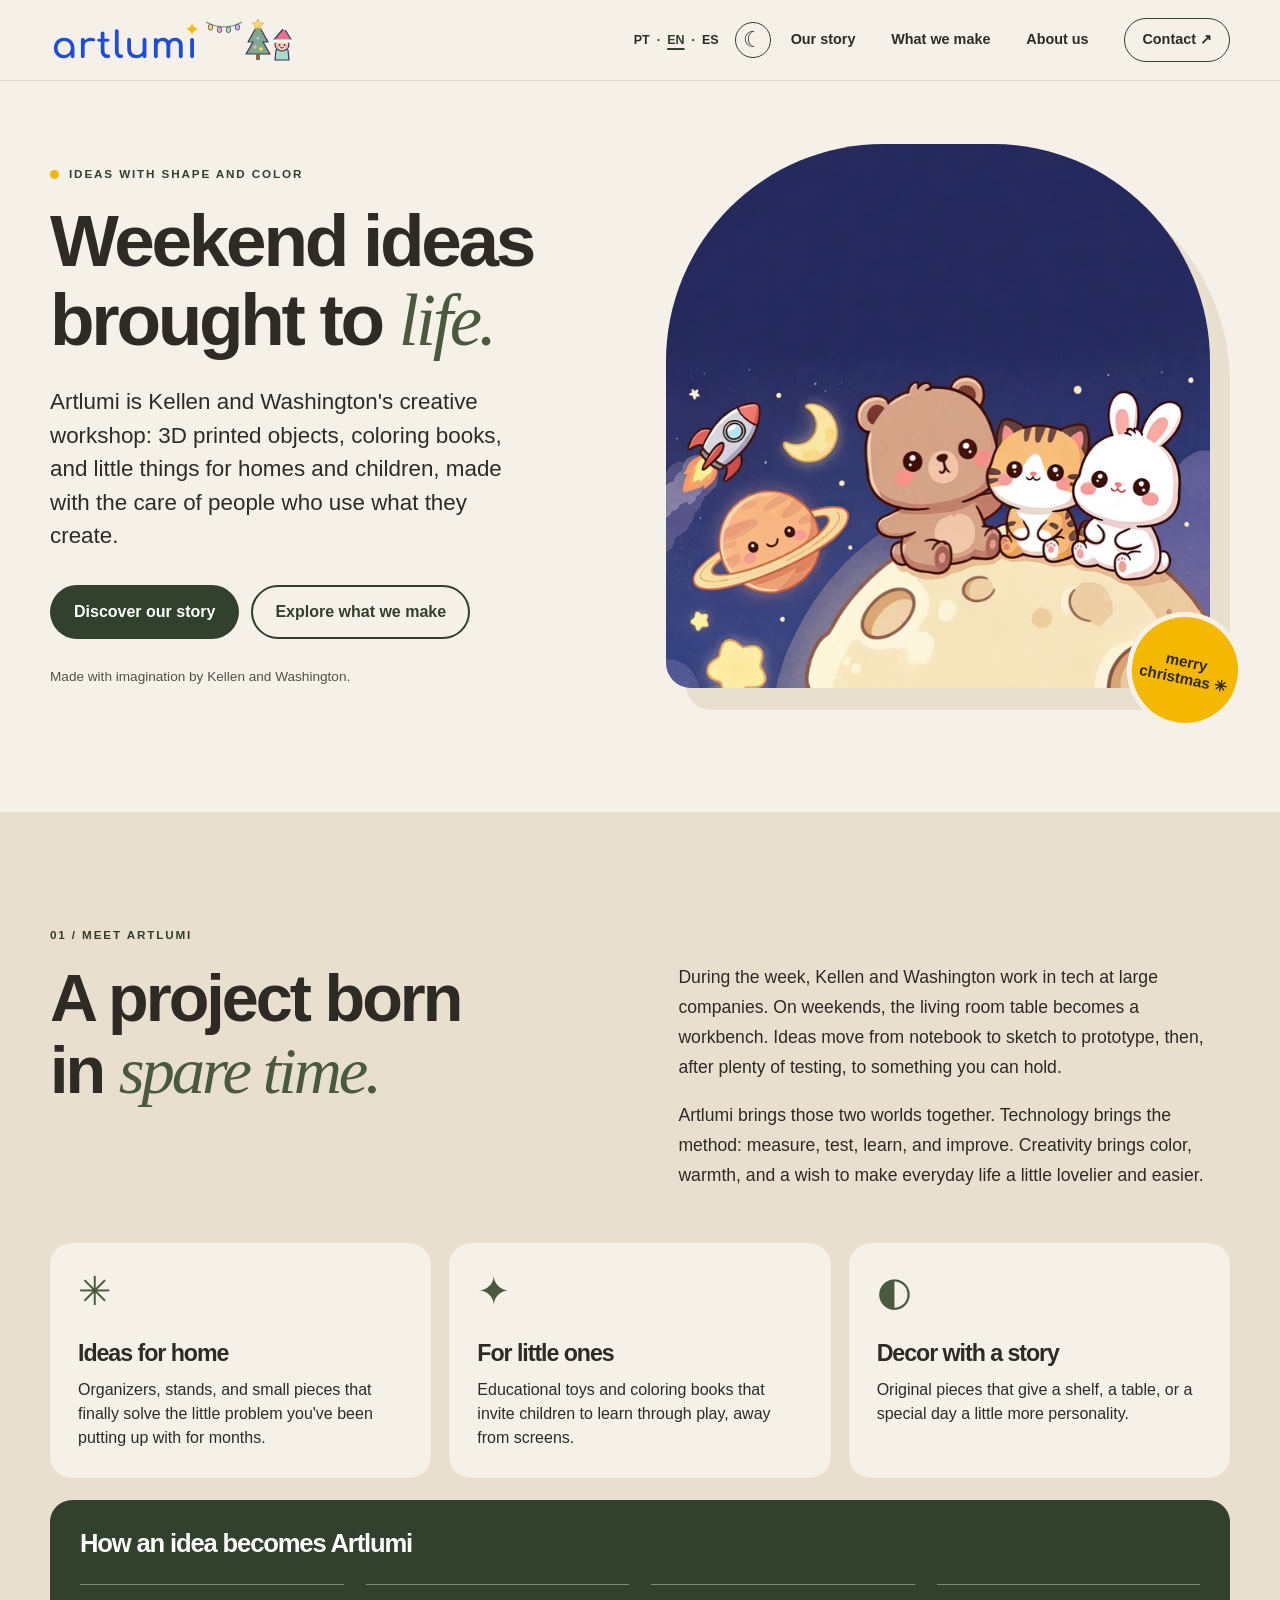
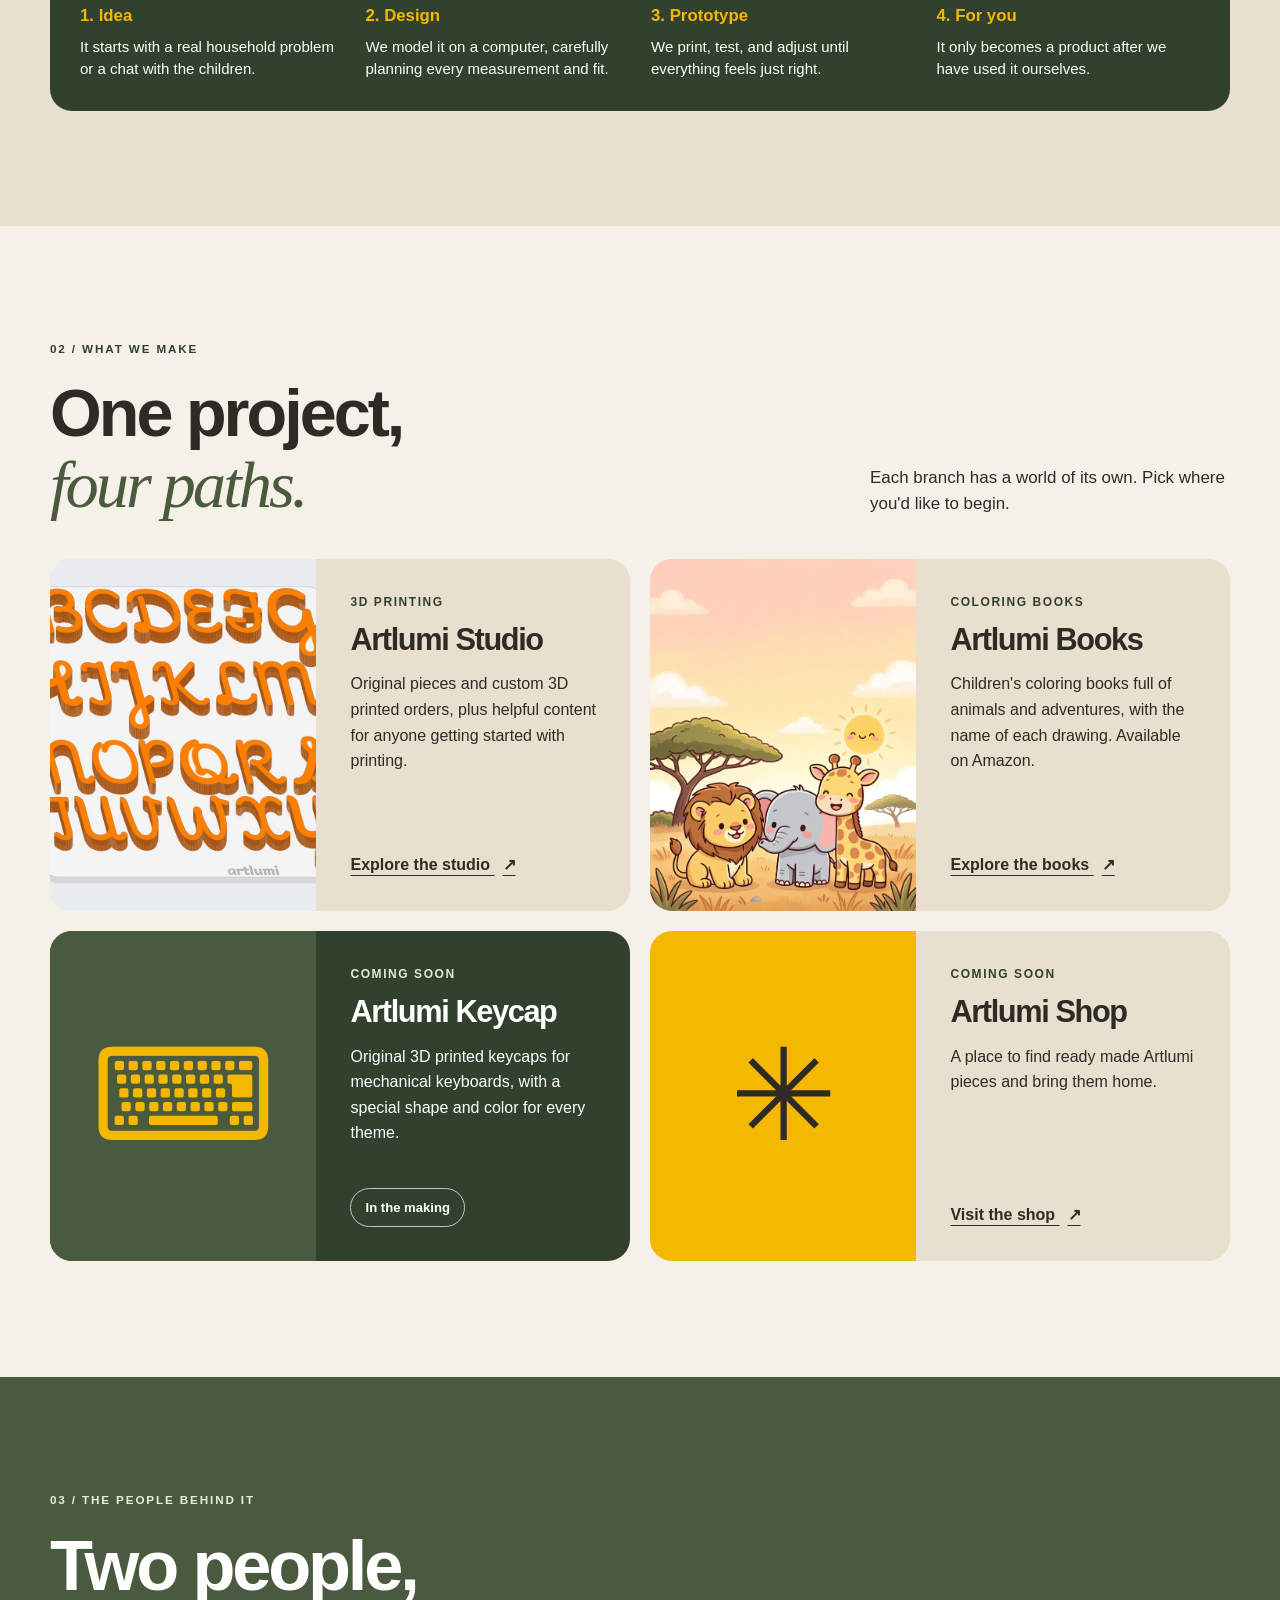
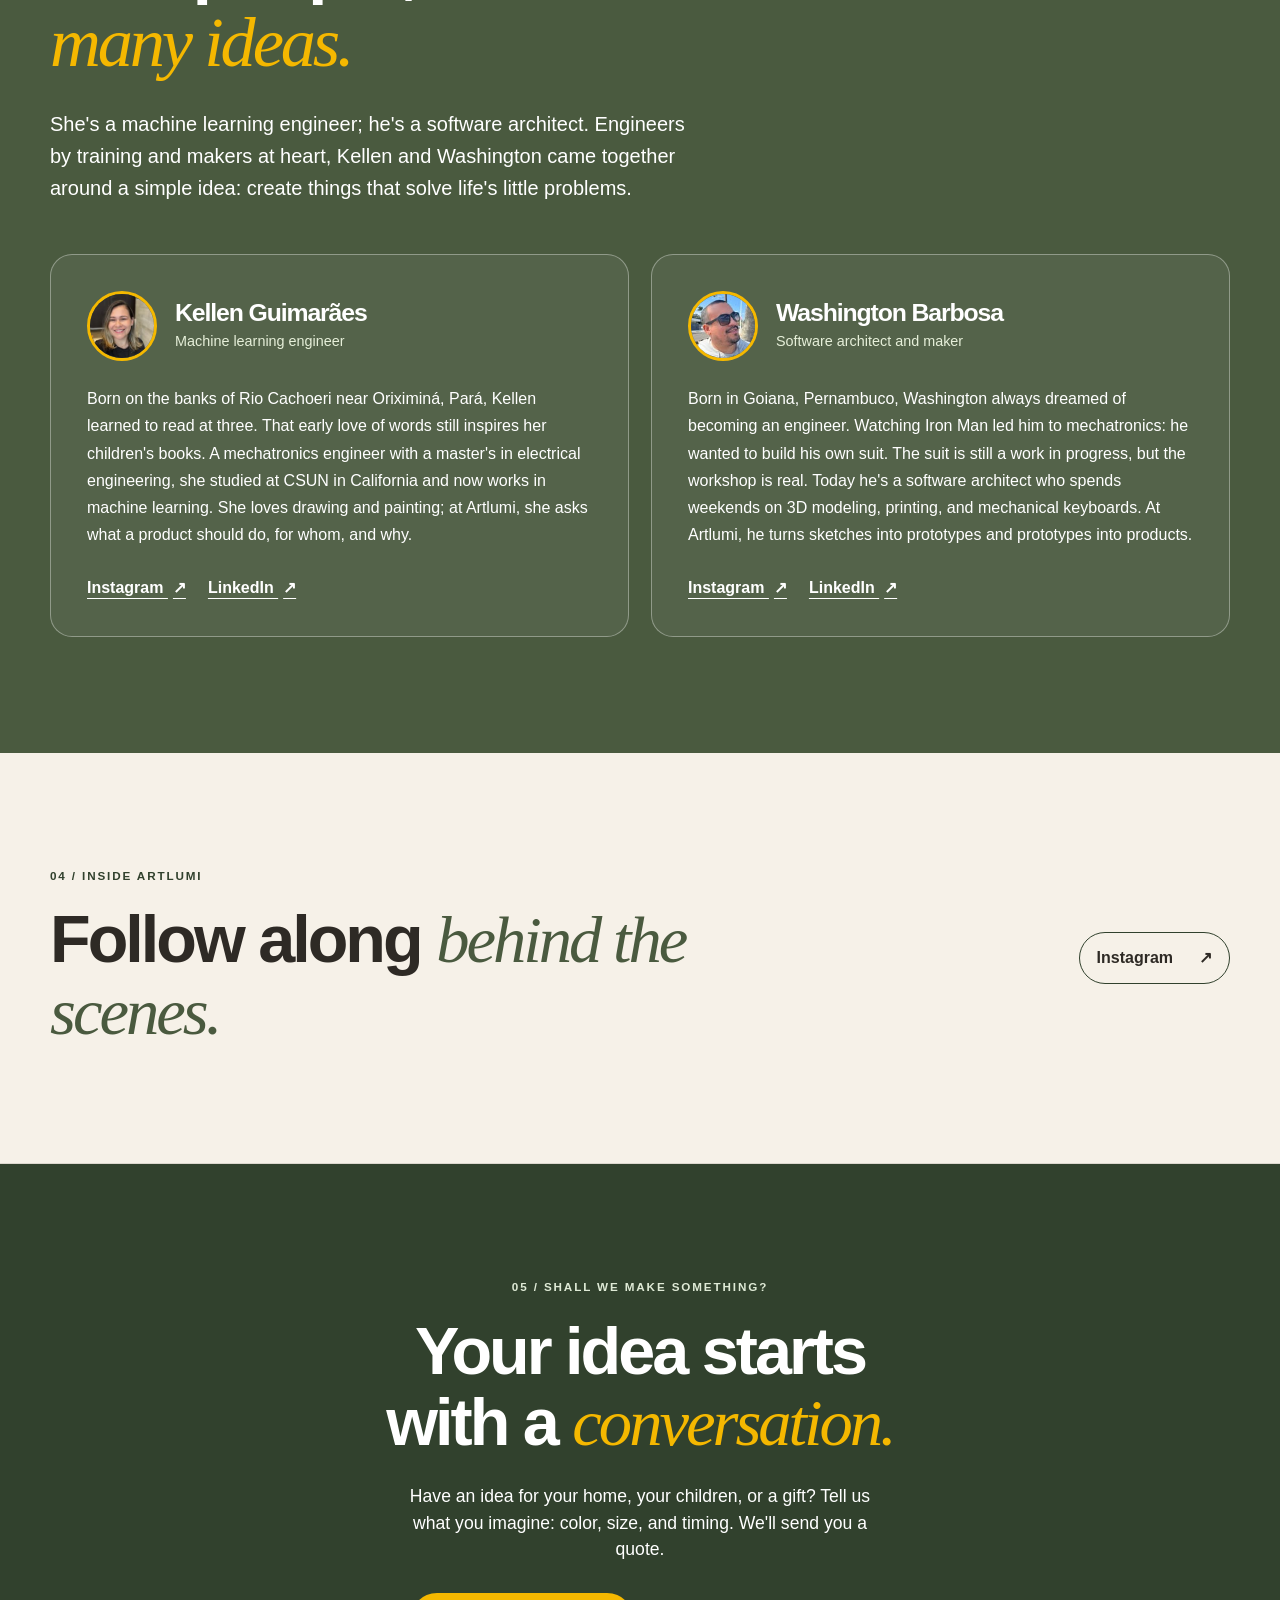
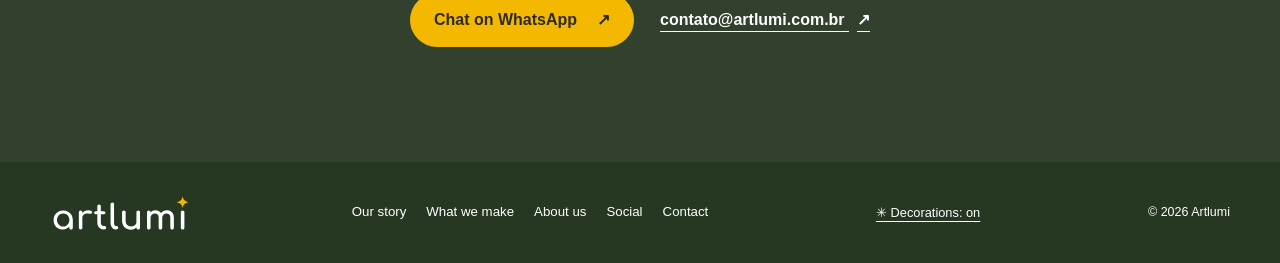
==== commit 99c6a343: "Enfeites sazonais viram um pequeno detalhe ao lado do logo Sai tudo que decorava a página (morcegos," ====
--- a/index.html
+++ b/index.html
@@ -41,9 +41,9 @@
       })();
     </script>
     <link rel="icon" type="image/svg+xml" href="assets/img/logo-artlumi.svg">
-    <link rel="stylesheet" href="assets/style.css?v=6">
+    <link rel="stylesheet" href="assets/style.css?v=7">
     <script src="assets/site.js?v=4" defer></script>
-    <script src="assets/seasons.js?v=2" defer></script>
+    <script src="assets/seasons.js?v=3" defer></script>
   </head>
   <body>
     <header class="site-header">
--- a/assets/style.css
+++ b/assets/style.css
@@ -249,56 +249,16 @@
 @keyframes star-glow { to { opacity: .55; } }
 @media (prefers-reduced-motion: reduce) { :root[data-theme="dark"] .hero .eyebrow-dot { animation: none; } }
 
-/* Seasonal drawings are decorative and never affect layout. */
+/* Seasonal detail next to the logo. Decorative only: no layout impact, one short animation on load. */
+.brand { position: relative; }
+.season-scene { position: absolute; top: 50%; left: calc(100% + 4px); width: 90px; height: 44px; color: #6f5b91; pointer-events: none; transform: translateY(-50%); }
+.season-scene svg { display: block; width: 100%; height: 100%; overflow: visible; }
+:root[data-theme="dark"] .season-scene { color: #c9b6f2; }
+.season-scene .broom { transform-origin: 66px 29px; animation: broom-sweep .5s ease-in-out 4 alternate both; }
+.season-scene .bulb, .season-scene .star { animation: scene-on .4s ease calc(var(--n) * .25s) both; }
+@keyframes broom-sweep { from { transform: rotate(-10deg); } to { transform: rotate(14deg); } }
+@keyframes scene-on { from { opacity: 0; } }
+@media (max-width: 720px) { .season-scene { left: calc(100% + 2px); width: 60px; height: 29px; } }
+@media (max-width: 400px) { .season-scene { width: 50px; height: 24px; } }
+@media (prefers-reduced-motion: reduce) { .season-scene .broom, .season-scene .bulb, .season-scene .star { animation: none; } }
 .hero, .section, .pillar-card, .venture-card { position: relative; }
-.season-layer { position: fixed; inset: 0; z-index: 10; pointer-events: none; overflow: hidden; }
-.season-item { display: block; pointer-events: none; }
-.season-item svg, .season-elf svg { display: block; width: 100%; height: 100%; }
-.season-bat { position: fixed; left: var(--x); top: var(--y); width: var(--size, 46px); height: var(--size, 46px); opacity: .9; }
-.season-bat.flying { animation: bat-float var(--duration) ease-in-out var(--delay) infinite alternate; }
-.season-bat.sleeping { top: 18%; left: auto; right: 2%; transform: rotate(180deg); opacity: .55; }
-@keyframes bat-float { 50% { transform: translate3d(6px, -34px, 0) rotate(10deg); } 100% { transform: translate3d(-4px, 30px, 0) rotate(-8deg); } }
-.season-bat.flying { animation-name: bat-float; }
-.season-web { position: absolute; z-index: 1; top: var(--top, 0); left: 0; width: var(--s, 120px); height: var(--s, 120px); color: #9a86c4; opacity: .95; transform-origin: top left; transition: opacity 1.2s ease; }
-.season-web.right { left: auto; right: 0; transform: scaleX(-1); transform-origin: center; }
-.season-web.swept { opacity: 0; }
-:root[data-theme="dark"] .season-web { color: #c9b6f2; }
-.season-elf { position: fixed; z-index: 12; right: 14px; bottom: 12px; width: 82px; height: 82px; padding: 0; border: 0; background: transparent; cursor: pointer; filter: drop-shadow(0 5px 7px #17132677); }
-.sweeping-elf { animation: elf-arrive 4s ease-out both; }
-.sweeping-elf.is-sweeping { animation: elf-sweep 1.8s ease-in-out both; }
-.hanging-elf, .gift-elf, .waving-elf { right: 12px; bottom: 8px; }
-.waving-elf { animation: elf-wave 3s ease-in-out infinite; }
-@keyframes elf-arrive { from { transform: translateX(120px); } to { transform: translateX(0); } }
-@keyframes elf-sweep { 50% { transform: translateX(-36px) rotate(-10deg); } }
-@keyframes elf-wave { 50% { transform: rotate(8deg); } }
-.elf-speech { position: absolute; right: 58px; bottom: 75px; width: min(225px, 64vw); padding: 8px 10px; border: 2px solid #a6dcc8; border-radius: 15px; color: #2e2a25; background: #fffdf9; font-size: .75rem; font-weight: 700; text-align: center; }
-.season-lights { position: absolute; z-index: 1; top: 100%; left: 0; display: flex; justify-content: space-around; width: 100%; height: 22px; border-top: 2px solid #a6dcc8; }
-.season-lights i { width: 9px; height: 13px; border-radius: 50%; background: #ffd66b; box-shadow: 0 0 10px #ffd66b; animation: light-twinkle 3s ease-in-out calc(var(--n) * -.25s) infinite alternate; }
-.season-lights i:nth-child(3n) { background: #f6a6c8; box-shadow: 0 0 10px #f6a6c8; }
-.season-lights i:nth-child(3n + 1) { background: #a6dcc8; box-shadow: 0 0 10px #a6dcc8; }
-@keyframes light-twinkle { to { opacity: .35; } }
-.season-wreath { position: absolute; top: 10px; right: 2%; width: 70px; height: 70px; }
-.season-snow, .season-confetti { position: fixed; top: -35px; left: var(--x); color: #c9b6f2; font-size: 22px; opacity: .75; animation: seasonal-fall var(--duration) linear var(--delay) infinite; }
-.season-confetti { color: #ffd66b; }
-.season-confetti:nth-child(3n) { color: #f6a6c8; }
-.season-confetti:nth-child(4n) { color: #a6dcc8; }
-@keyframes seasonal-fall { from { transform: translate3d(0, -30px, 0) rotate(0); } to { transform: translate3d(22px, 110vh, 0) rotate(180deg); } }
-.season-tree { position: absolute; right: 2%; bottom: 7px; width: 110px; height: 110px; opacity: .88; }
-.season-ornament { position: absolute; top: 0; right: 12%; color: #f6a6c8; font-size: 28px; line-height: 1; }
-.season-ornament::before { position: absolute; bottom: 100%; left: 50%; width: 1px; height: 22px; background: currentColor; content: ''; }
-.section-wreath { position: absolute; top: 20px; right: 3%; width: 55px; height: 55px; }
-.season-gift { position: absolute; right: 50px; bottom: 0; width: 42px; height: 42px; }
-.season-paused *, .season-paused *::before, .season-reduced .season-item, .season-reduced .season-elf { animation-play-state: paused !important; }
-.season-reduced .season-bat, .season-reduced .season-snow, .season-reduced .season-confetti { top: 25%; opacity: .55; }
-.season-reduced .season-bat:nth-child(n+4), .season-reduced .season-snow:nth-child(n+5), .season-reduced .season-confetti:nth-child(n+7) { display: none; }
-.season-reduced .sweeping-elf { transform: none; }
-@media (max-width: 720px) { .season-lights { top: 100%; } .season-tree { width: 80px; height: 80px; } .season-elf { width: 68px; height: 68px; } }
-@media (prefers-reduced-motion: reduce) { .season-item, .season-elf { animation: none !important; } }
-.season-bat.hanging { position: absolute; z-index: 2; top: 20px; left: var(--hx, auto); right: var(--hr, auto); animation: none; opacity: .9; }
-.season-bat.hanging svg { transform: rotate(180deg); }
-.season-bat.hanging::before { position: absolute; bottom: 100%; left: 50%; width: 2px; height: 20px; background: #9a86c4; content: ''; }
-:root[data-theme="dark"] .season-bat.hanging::before { background: #c9b6f2; }
-.sweeping-elf.is-sweeping { animation-duration: 3s; }
-@keyframes elf-sweep { 0% { transform: translate3d(0,0,0); } 70% { transform: translate3d(var(--sweep-x), var(--sweep-y), 0); } 82% { transform: translate3d(var(--sweep-x), var(--sweep-y), 0) rotate(-15deg); } 100% { transform: translate3d(0,0,0); } }
-.season-disabled .season-item { display: none !important; }
-.hanging-elf { top: 87px; bottom: auto; }
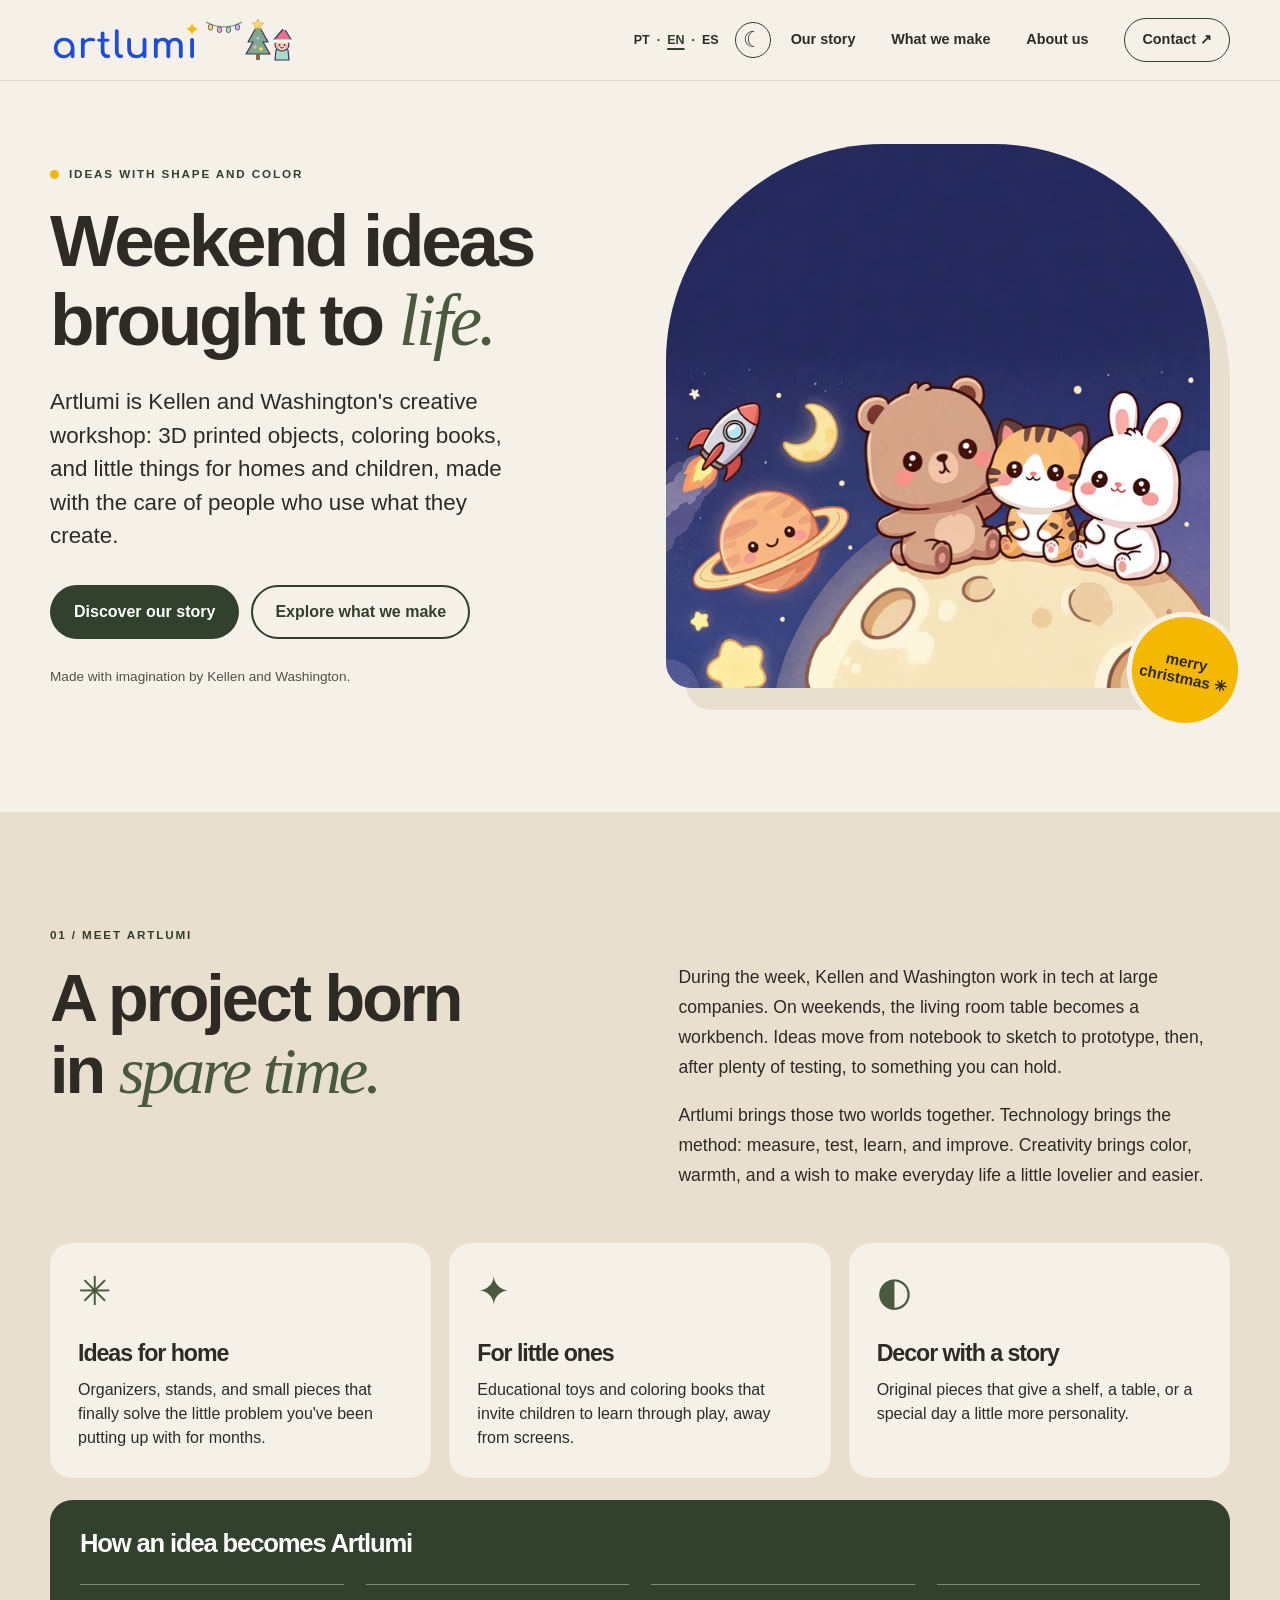
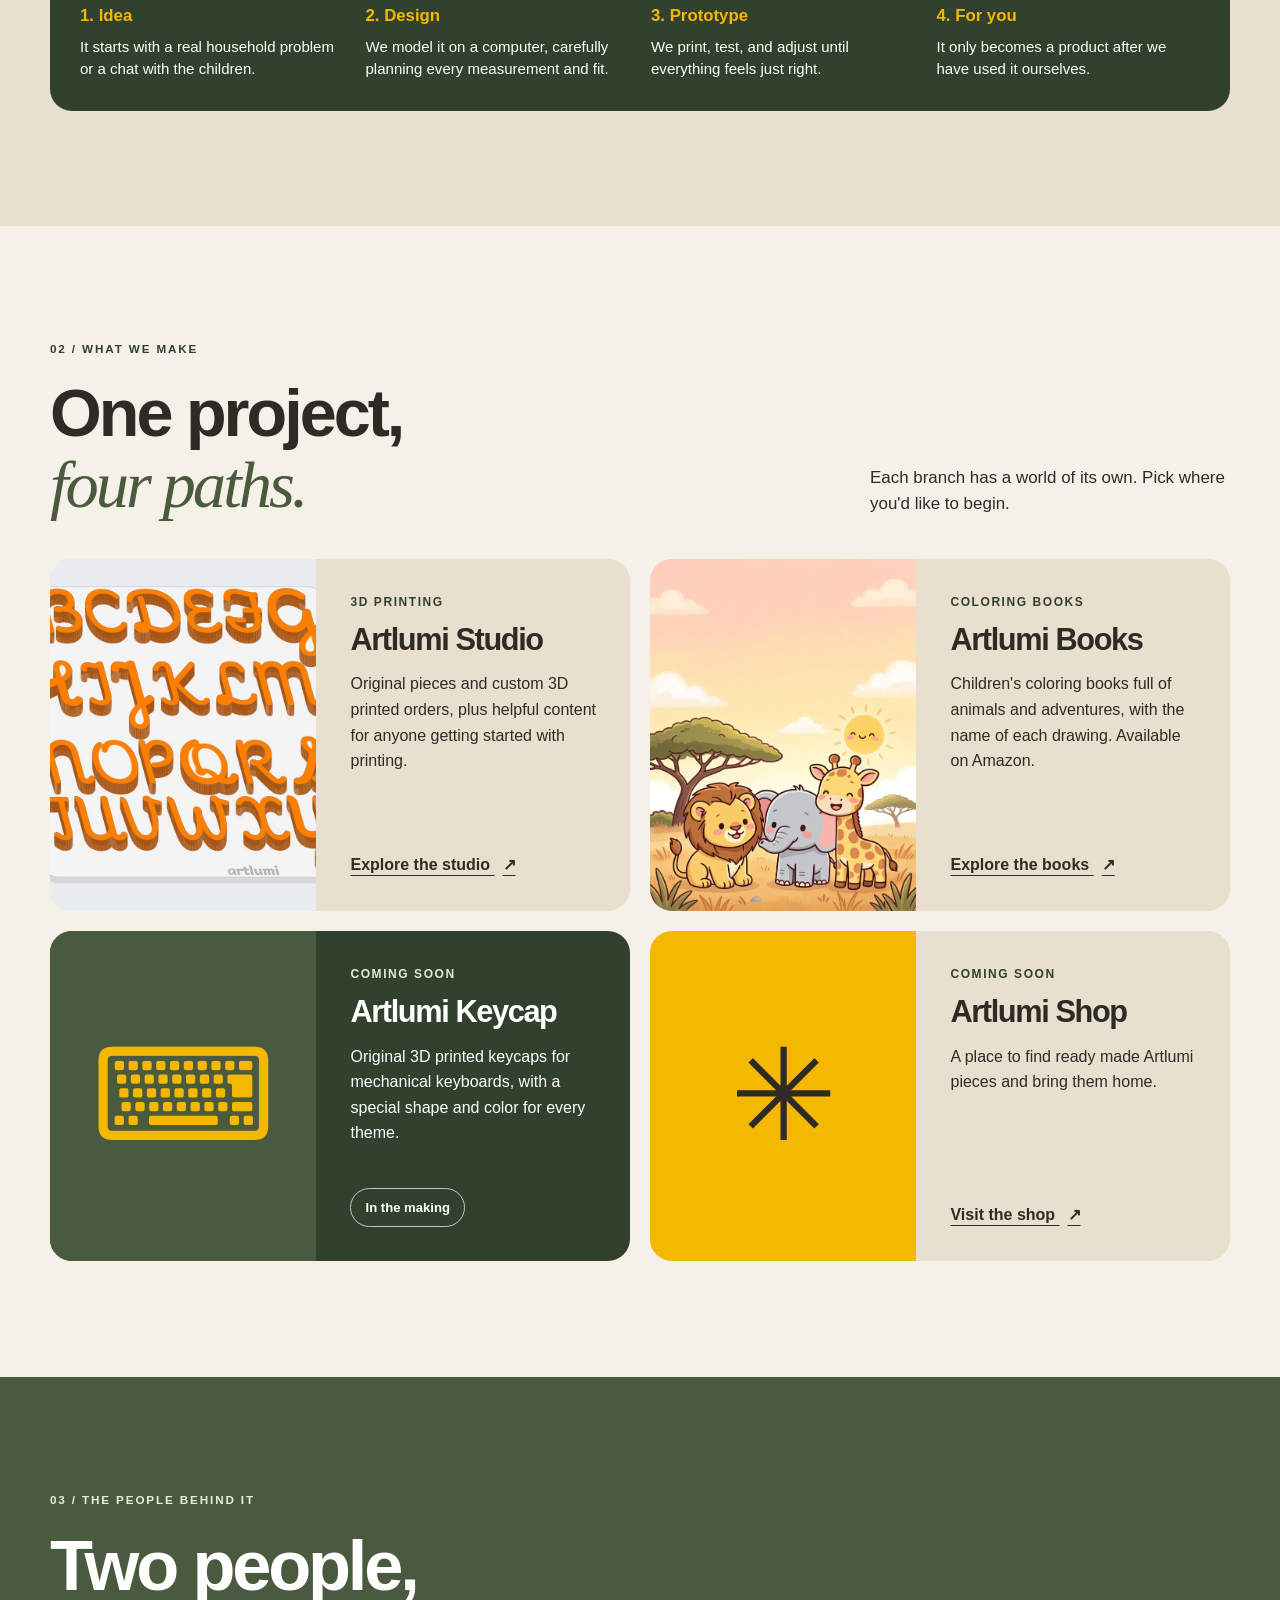
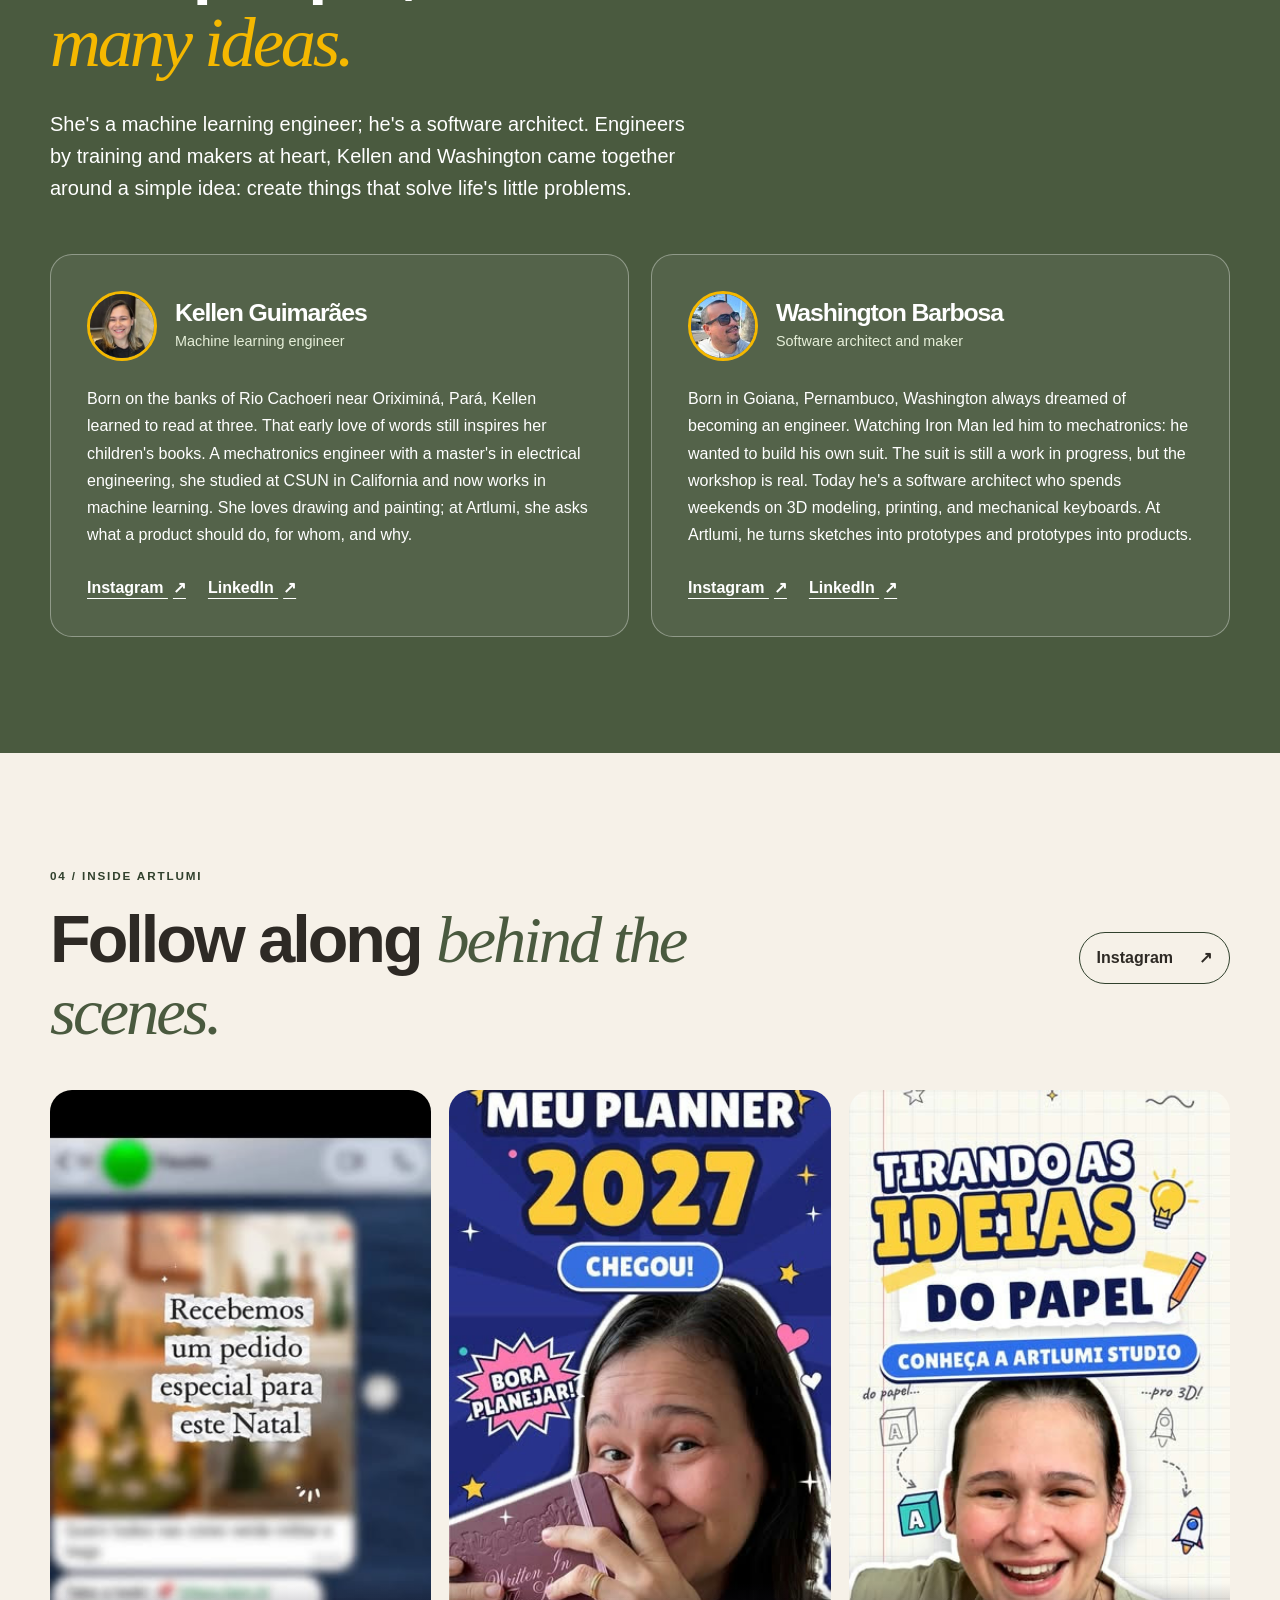
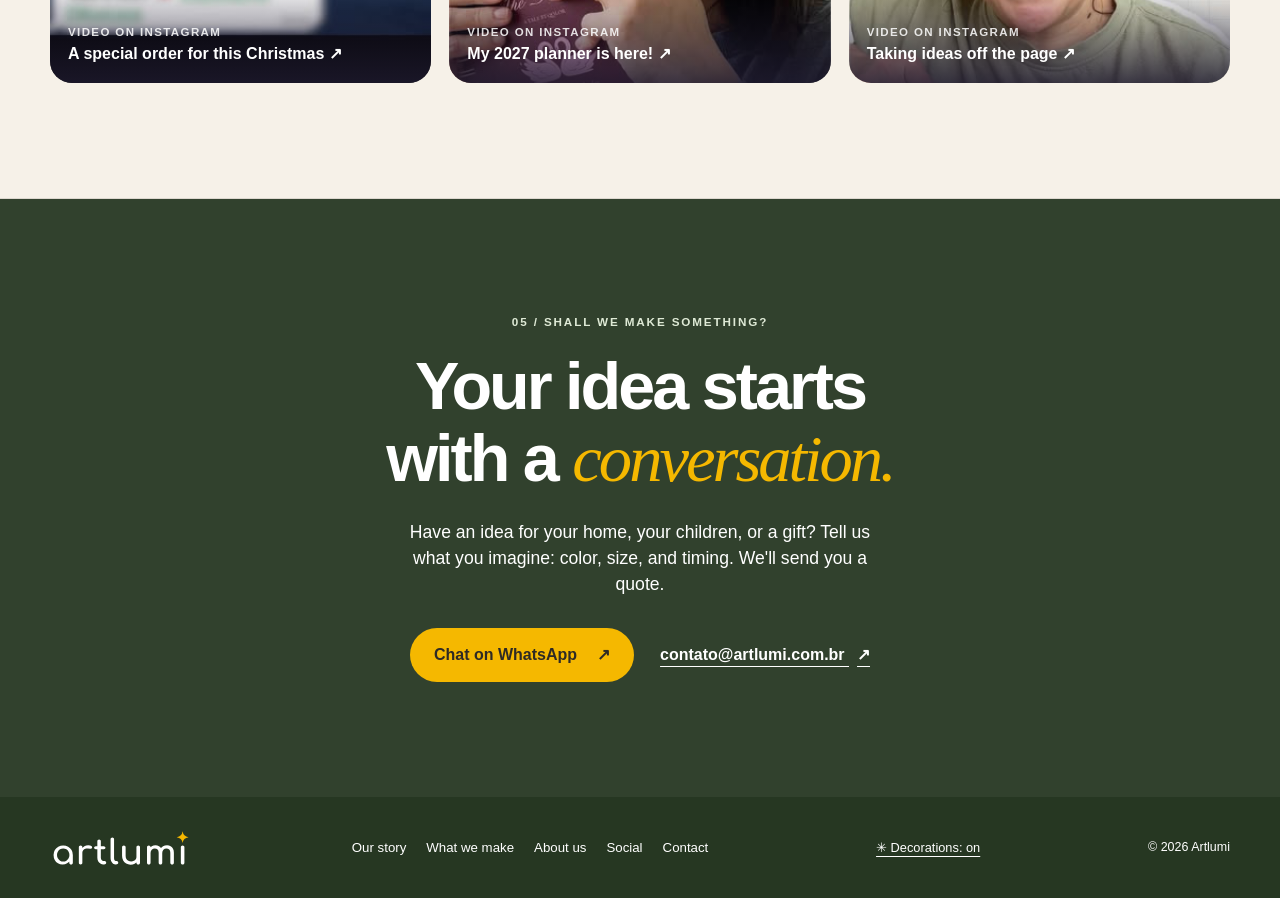
==== commit bd17e6fa: "Bastidores mostram três posts do Instagram Capas dos três primeiros posts do perfil @artlumi.studio," ====
--- a/index.html
+++ b/index.html
@@ -41,8 +41,8 @@
       })();
     </script>
     <link rel="icon" type="image/svg+xml" href="assets/img/logo-artlumi.svg">
-    <link rel="stylesheet" href="assets/style.css?v=7">
-    <script src="assets/site.js?v=4" defer></script>
+    <link rel="stylesheet" href="assets/style.css?v=8">
+    <script src="assets/site.js?v=5" defer></script>
     <script src="assets/seasons.js?v=3" defer></script>
   </head>
   <body>
@@ -173,6 +173,11 @@
             <p class="coming-soon" id="redes-em-breve">Em breve <span aria-hidden="true">✳</span></p>
           </div>
         </div>
+        <div class="container insta-grid" aria-label="Destaques do Instagram">
+            <a class="insta-card" href="https://www.instagram.com/artlumi.studio/reel/DfN92z4RGuE/" target="_blank" rel="noopener"><img src="assets/img/bastidores/post-1.jpg?v=1" width="360" height="640" loading="lazy" alt=""><span class="insta-caption"><small>Vídeo no Instagram</small>Um pedido especial para este Natal <span aria-hidden="true">↗&#xFE0E;</span></span></a>
+            <a class="insta-card" href="https://www.instagram.com/artlumi.studio/reel/DfK7T-JJ5QY/" target="_blank" rel="noopener"><img src="assets/img/bastidores/post-2.jpg?v=2" width="360" height="640" loading="lazy" alt=""><span class="insta-caption"><small>Vídeo no Instagram</small>Meu planner 2027 chegou! <span aria-hidden="true">↗&#xFE0E;</span></span></a>
+            <a class="insta-card" href="https://www.instagram.com/kellen.ag/reel/DfHVbZzsdTD/" target="_blank" rel="noopener"><img src="assets/img/bastidores/post-3.jpg?v=2" width="360" height="640" loading="lazy" alt=""><span class="insta-caption"><small>Vídeo no Instagram</small>Tirando as ideias do papel <span aria-hidden="true">↗&#xFE0E;</span></span></a>
+        </div>
       </section>
 
       <section class="section contact-section" id="contato" aria-labelledby="titulo-contato">
--- a/assets/style.css
+++ b/assets/style.css
@@ -120,6 +120,12 @@
 .social-links { display: flex; flex: none; flex-wrap: wrap; gap: 10px; max-width: 440px; }
 .social-link { display: inline-flex; align-items: center; justify-content: space-between; gap: 26px; min-width: 130px; padding: 13px 17px; border: 1px solid var(--green-dark); border-radius: 999px; font-weight: 800; text-decoration: none; transition: transform .2s ease; }
 .coming-soon { margin: 0; padding: 16px 24px; border: 1px solid var(--green); border-radius: 999px; color: var(--green-dark); font-weight: 800; }
+.insta-grid { display: grid; grid-template-columns: repeat(3, minmax(0, 1fr)); gap: 18px; margin-top: 42px; }
+.insta-card { position: relative; display: block; overflow: hidden; min-width: 0; aspect-ratio: 9 / 14; border-radius: var(--radius); color: #fff; background: var(--beige); text-decoration: none; }
+.insta-card img { width: 100%; height: 100%; object-fit: cover; transition: transform .3s ease; }
+.insta-card:hover img { transform: scale(1.03); }
+.insta-caption { position: absolute; right: 0; bottom: 0; left: 0; display: block; padding: 42px 18px 18px; background: linear-gradient(transparent, rgba(30,26,46,.85)); font-weight: 800; line-height: 1.3; }
+.insta-caption small { display: block; margin-bottom: 4px; font-size: .72rem; letter-spacing: .12em; text-transform: uppercase; opacity: .85; }
 .coming-soon span { margin-left: 14px; color: var(--blue); }
 
 .contact-section { color: #fff; background: var(--green-dark); text-align: center; }
@@ -168,6 +174,8 @@
   .hero-note { margin-top: 20px; }
   .hero-media { width: min(100% - 12px, 500px); margin-inline: auto; }
   .media-sticker { right: -8px; bottom: -22px; width: 90px; height: 90px; font-size: .73rem; }
+  .insta-grid { grid-template-columns: none; grid-auto-flow: column; grid-auto-columns: 72%; overflow-x: auto; scroll-snap-type: x mandatory; padding-bottom: 6px; }
+  .insta-card { scroll-snap-align: start; }
   .section-heading, .social-inner { align-items: start; flex-direction: column; gap: 18px; }
   .section-heading { margin-bottom: 28px; }
   .section-heading > p { max-width: 550px; }
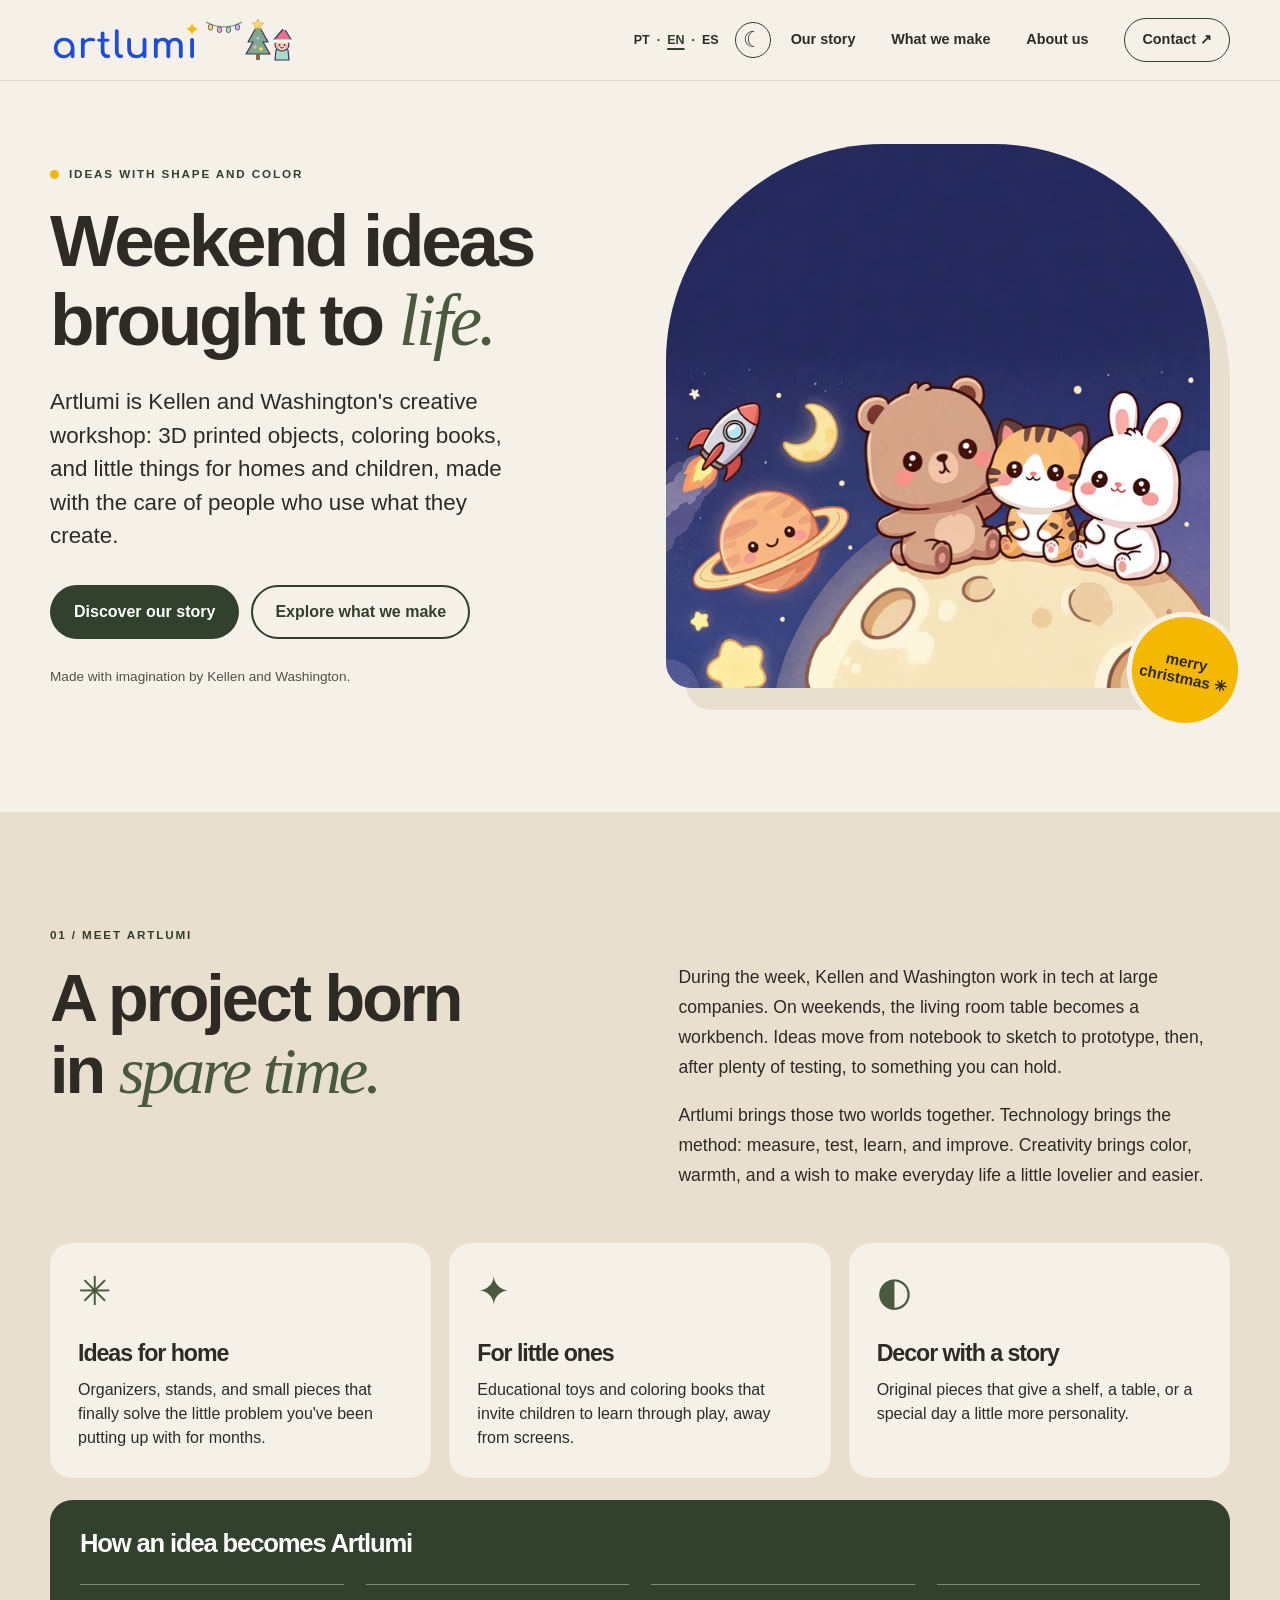
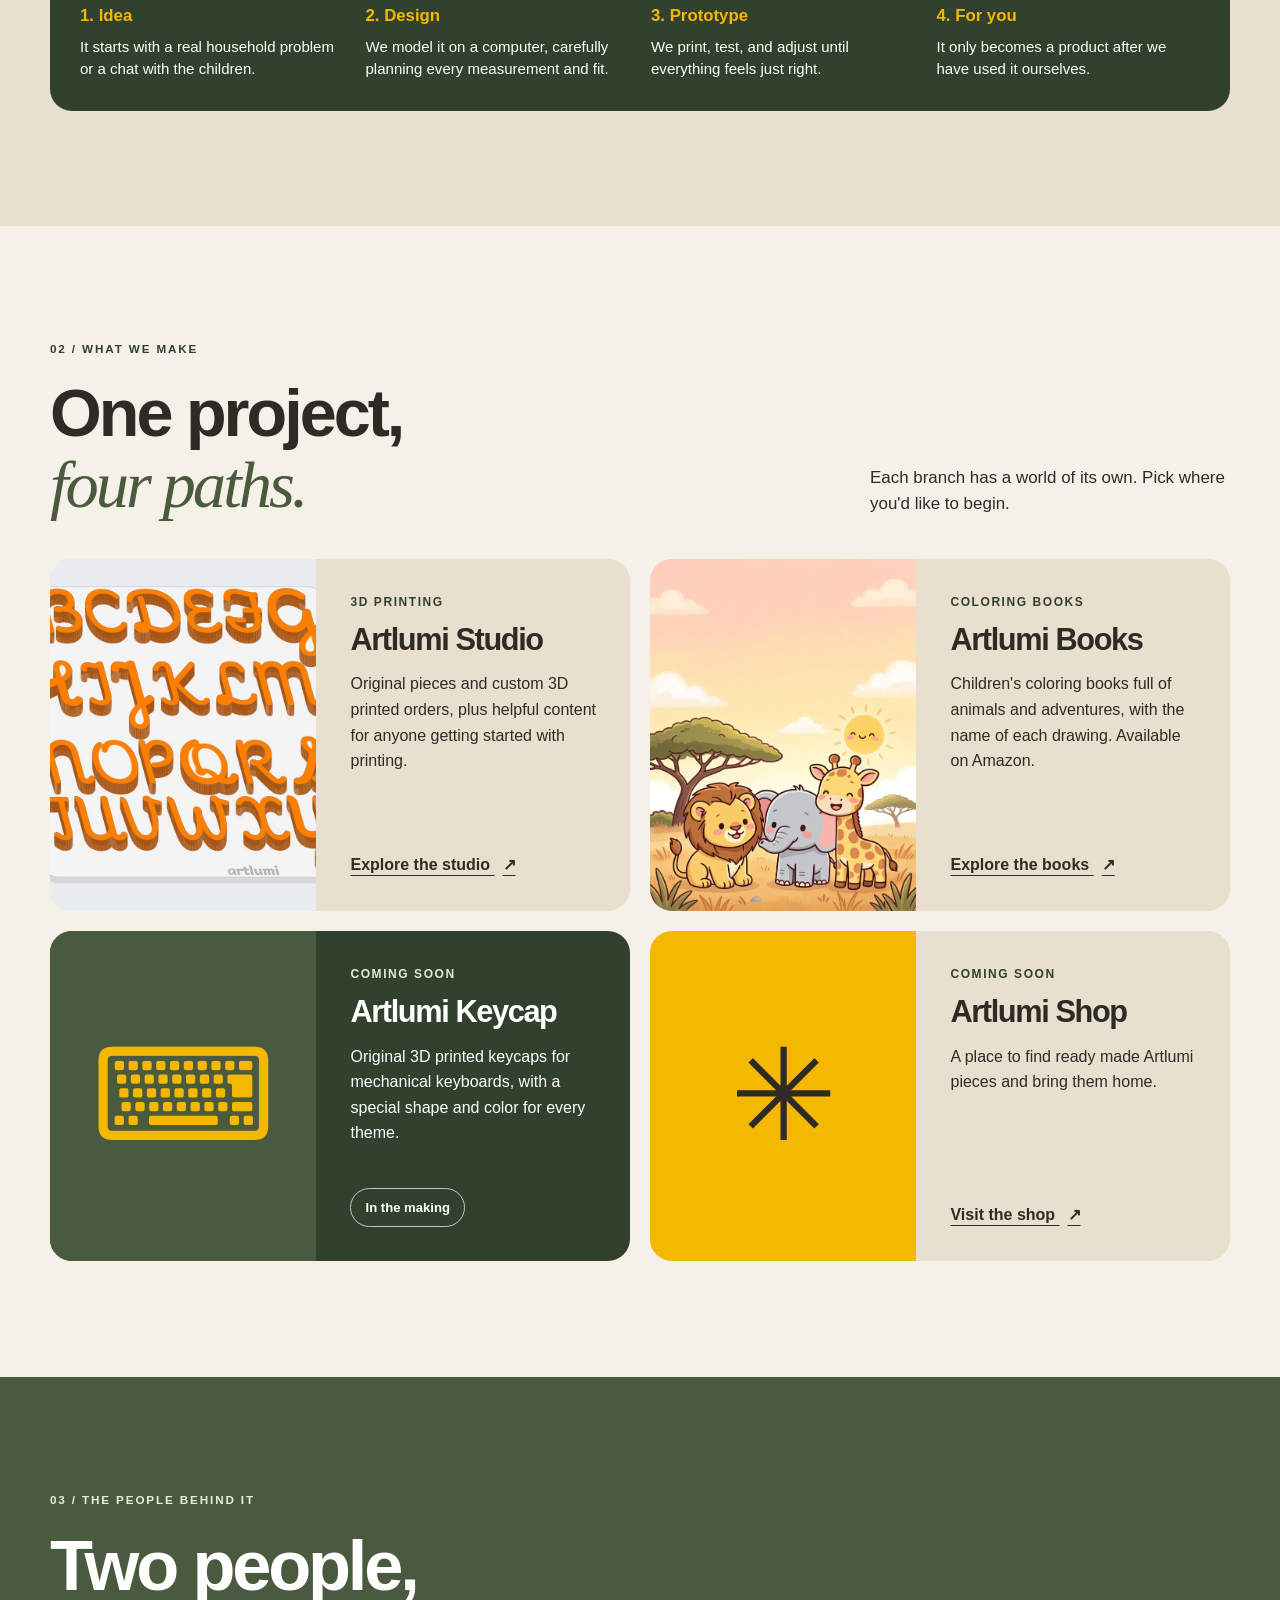
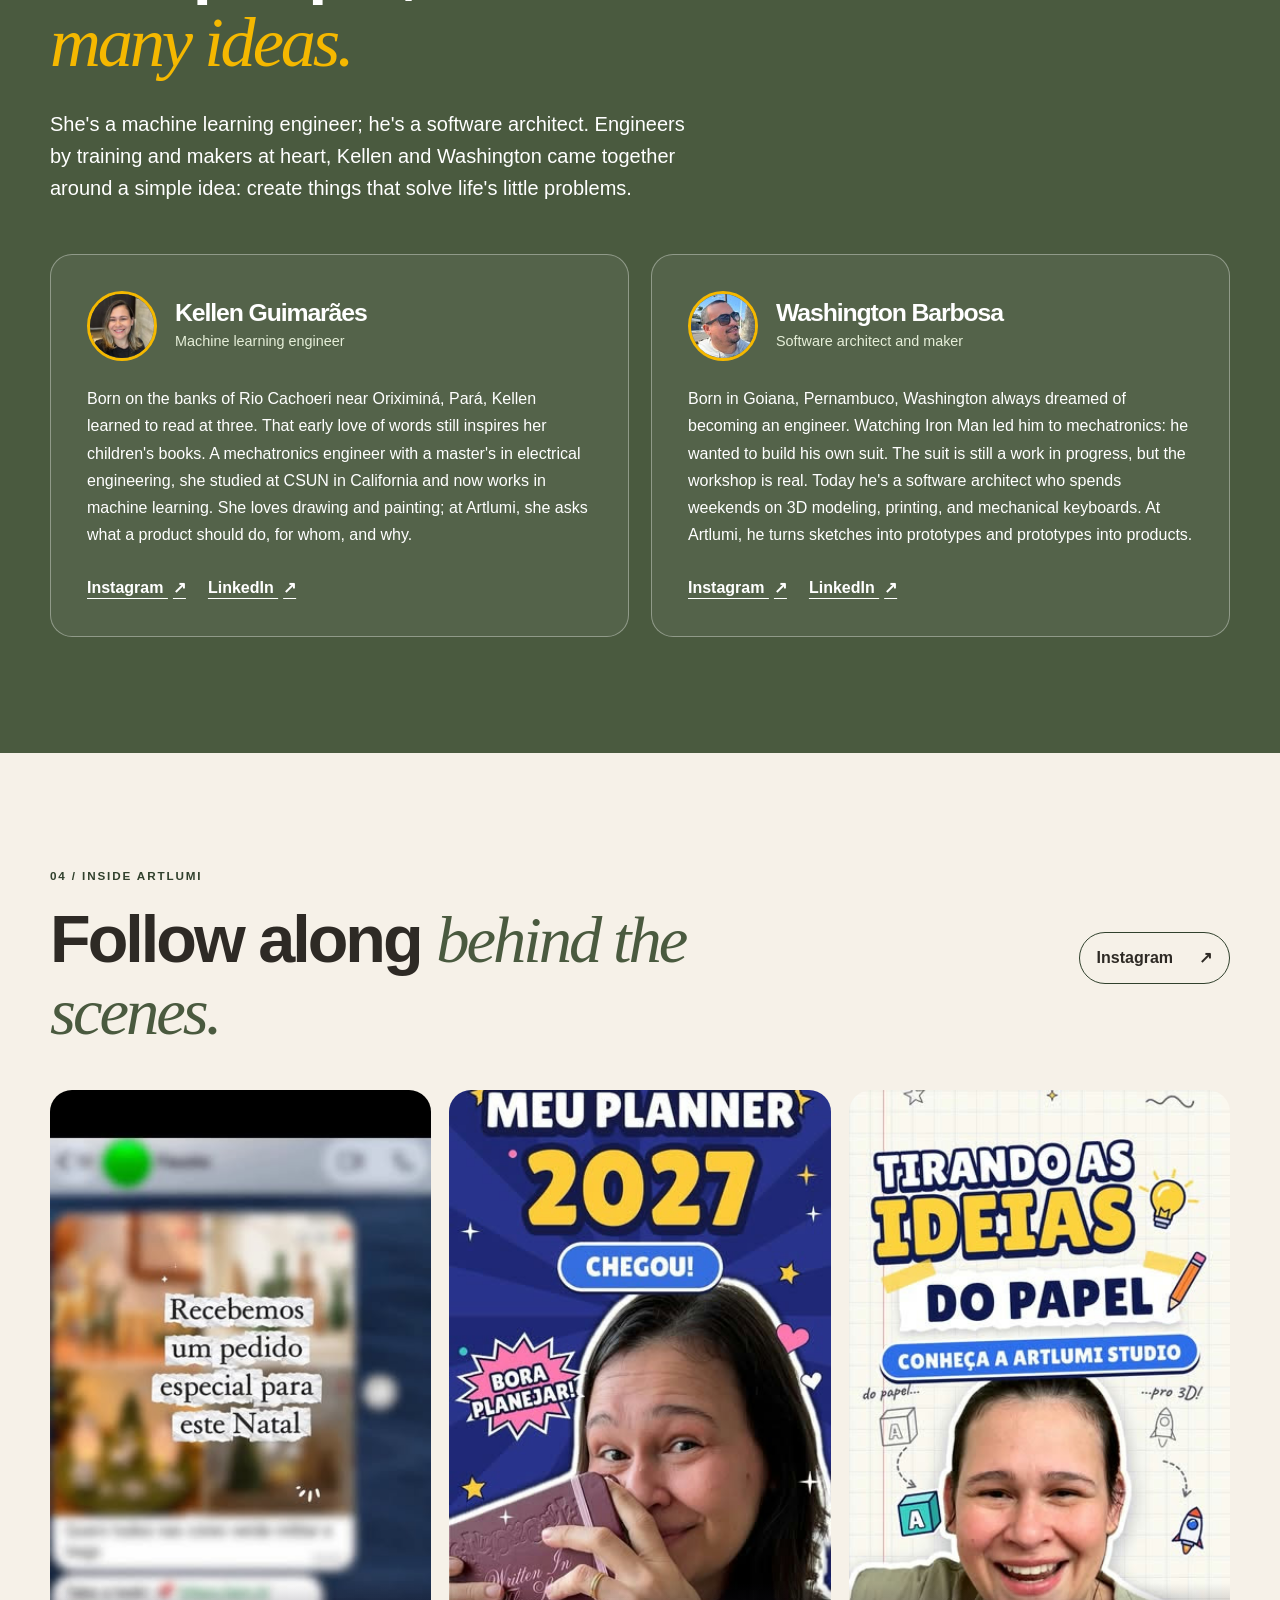
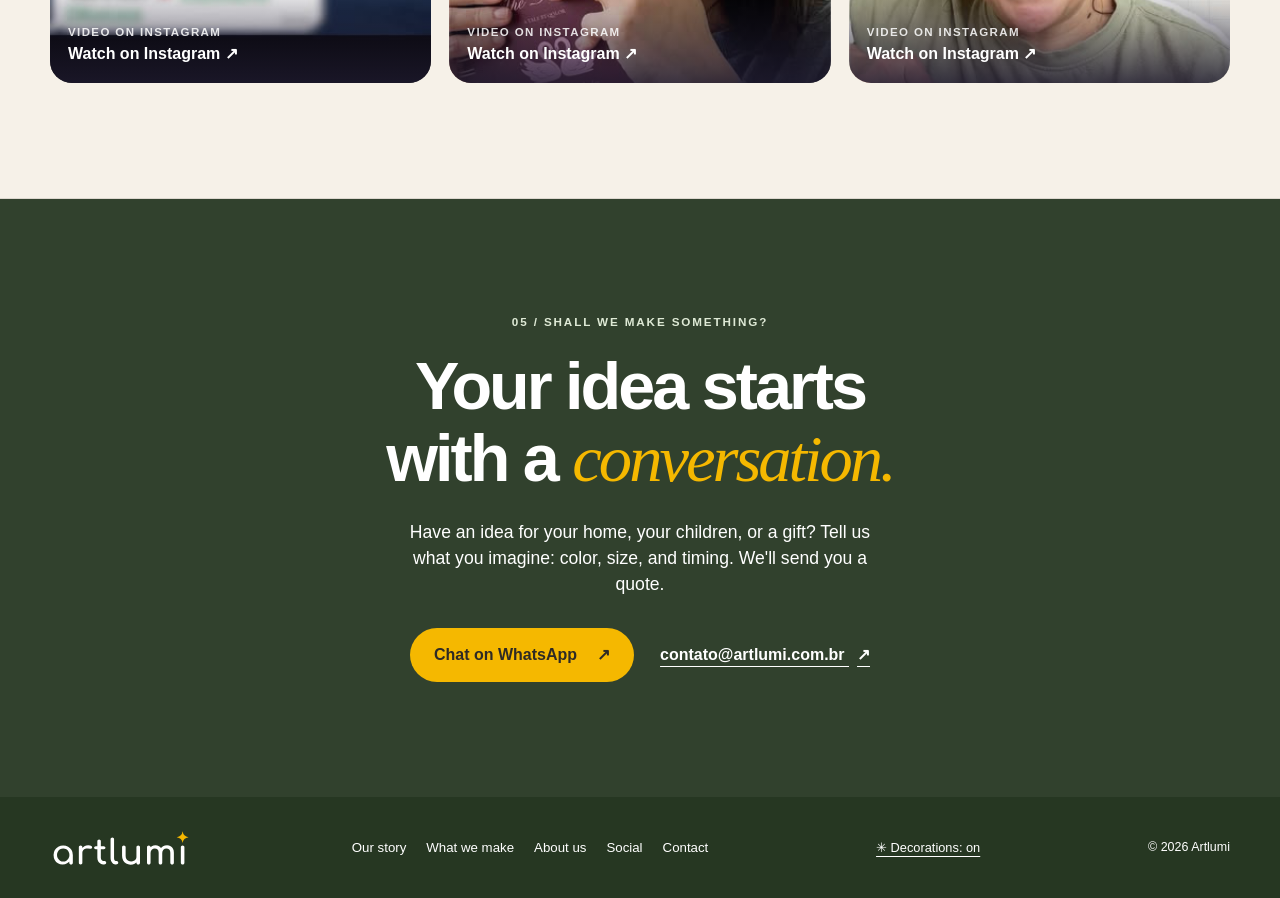
==== commit 06b09412: "Bastidores automáticos: fixados primeiro, depois os mais recentes Action diária busca os vídeos do @" ====
--- a/index.html
+++ b/index.html
@@ -42,7 +42,7 @@
     </script>
     <link rel="icon" type="image/svg+xml" href="assets/img/logo-artlumi.svg">
     <link rel="stylesheet" href="assets/style.css?v=8">
-    <script src="assets/site.js?v=5" defer></script>
+    <script src="assets/site.js?v=6" defer></script>
     <script src="assets/seasons.js?v=3" defer></script>
   </head>
   <body>
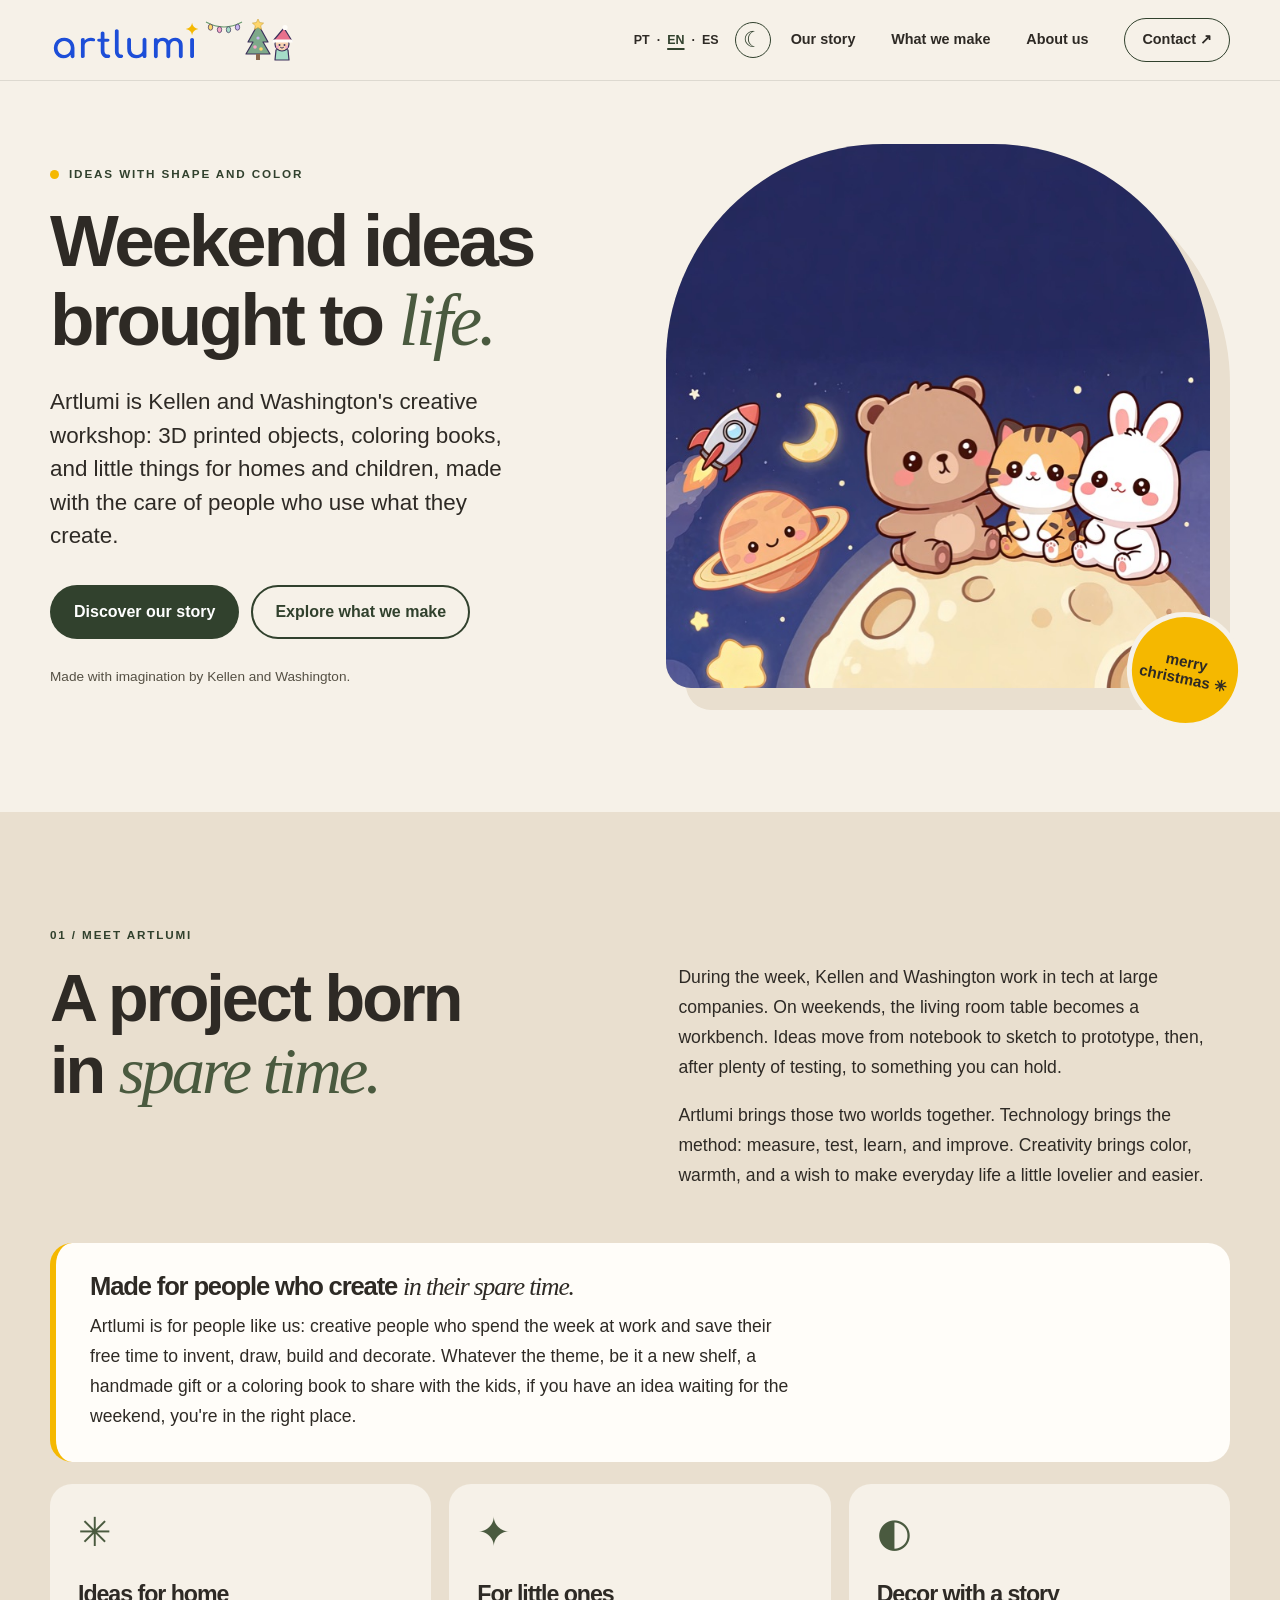
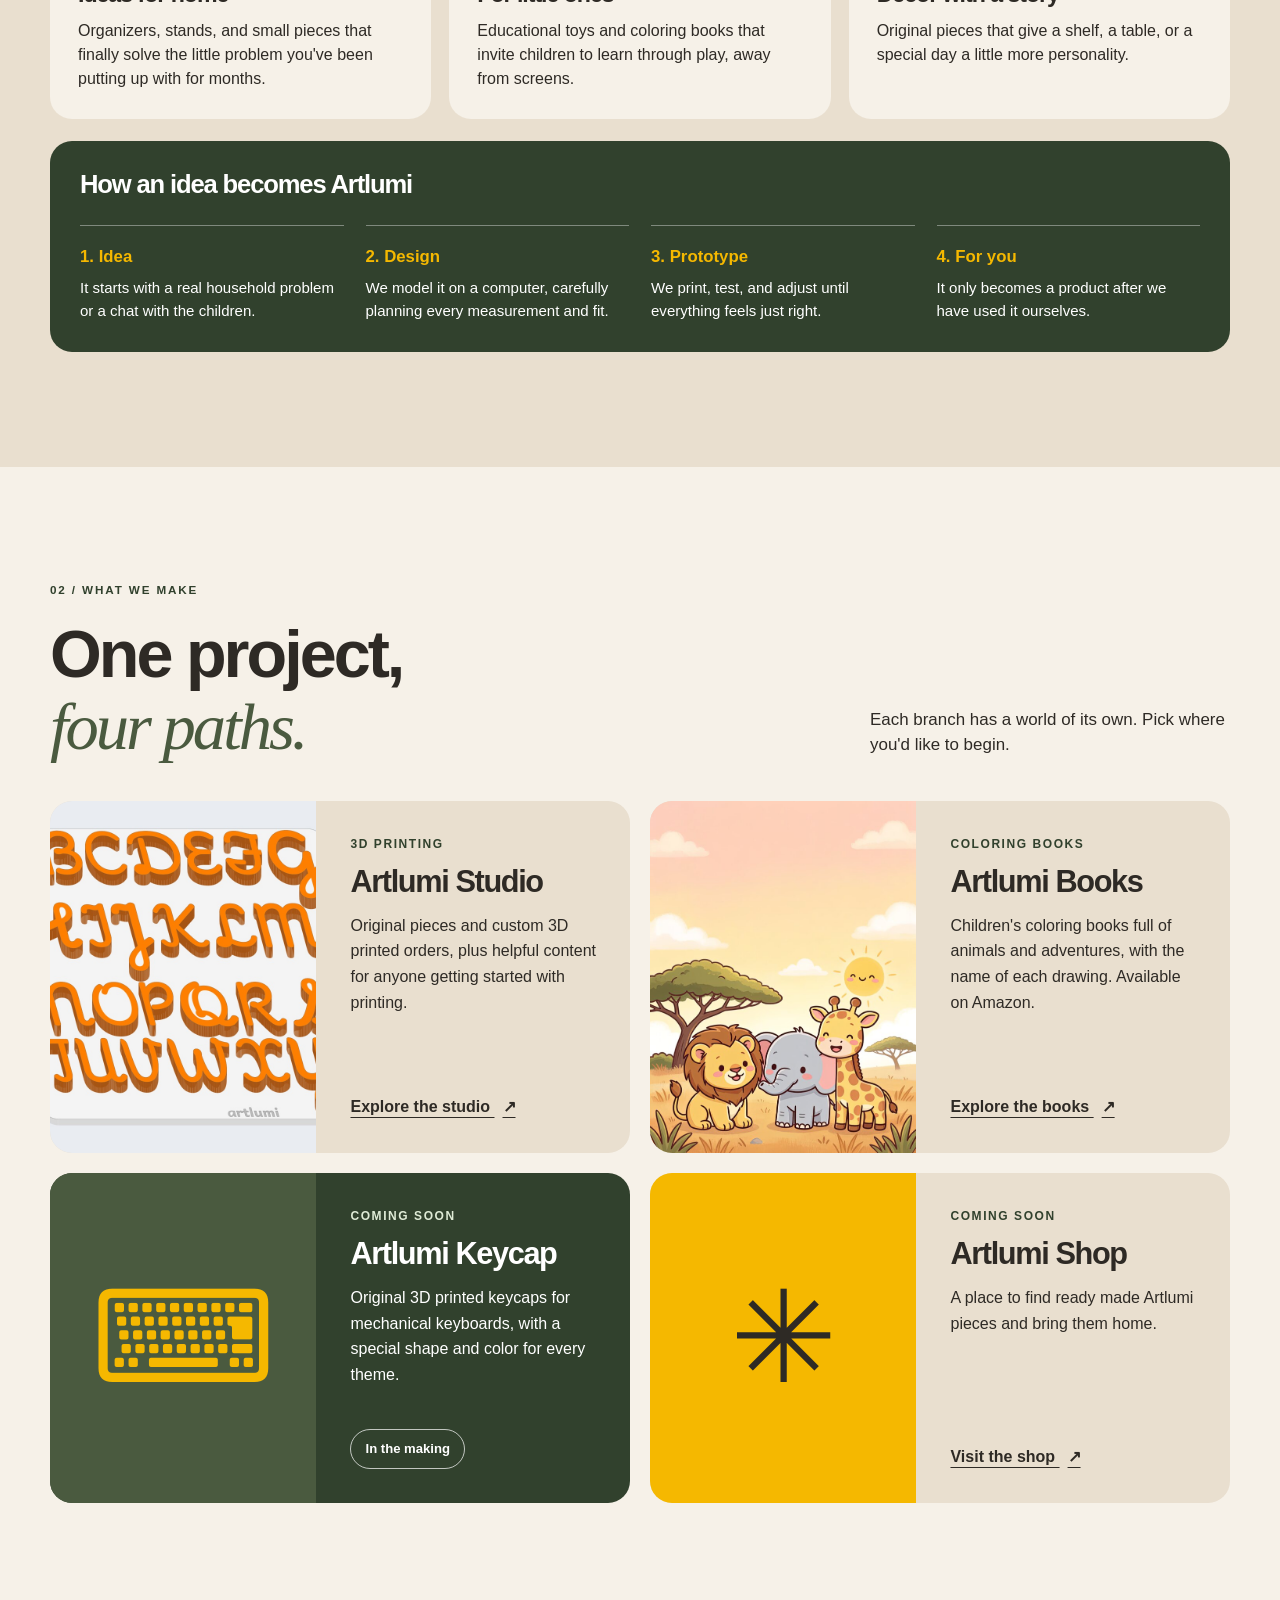
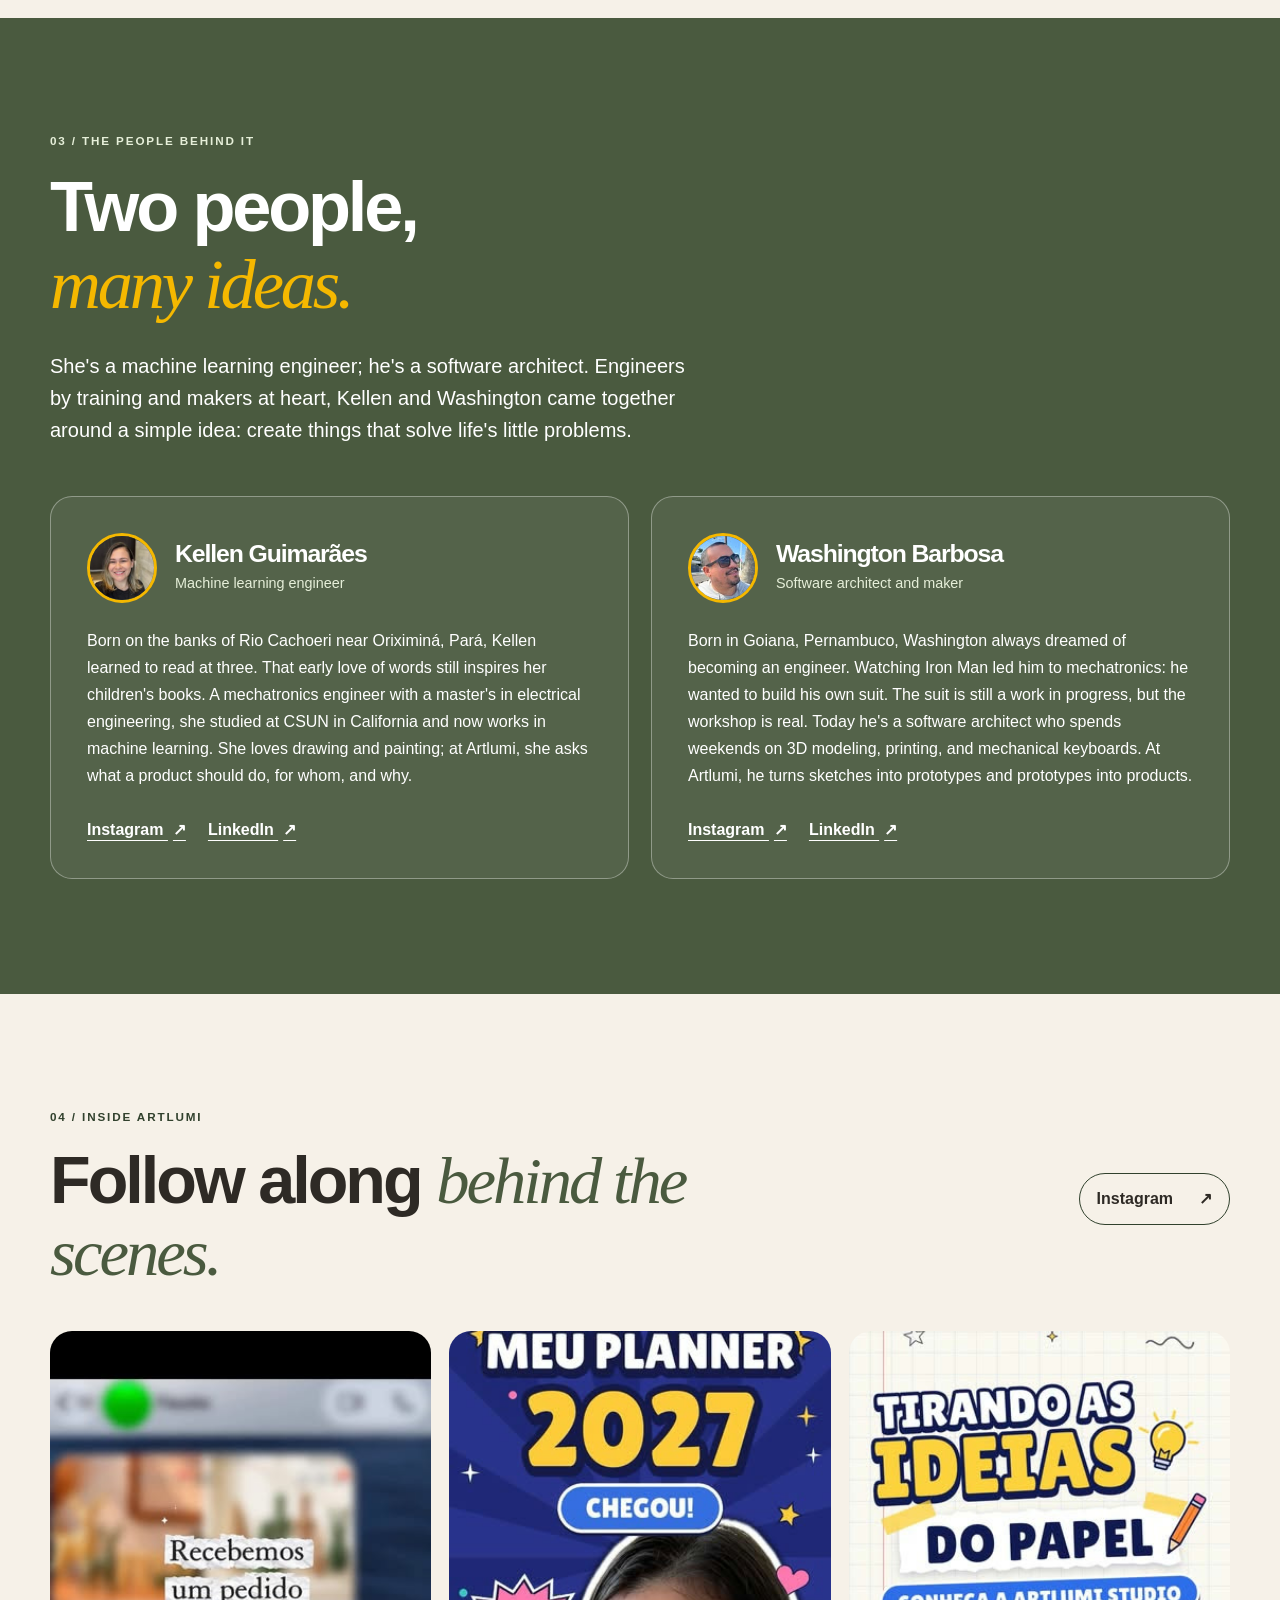
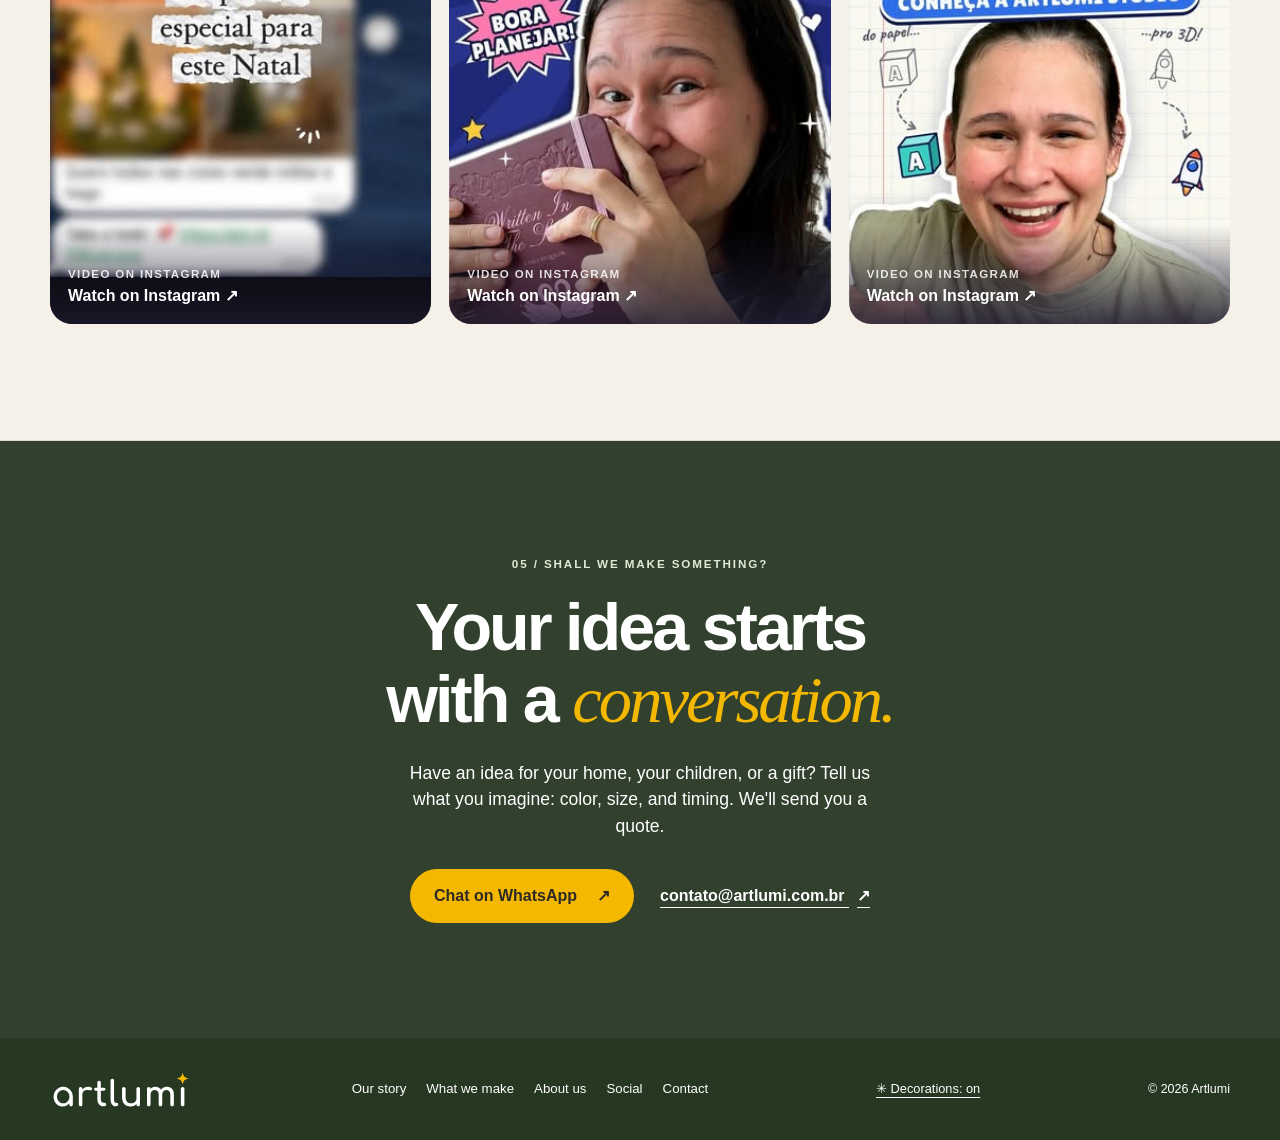
==== commit 41563b0a: "Público-alvo: bloco para quem cria nas horas vagas (pt, en, es) Co-Authored-By: Claude Opus 5.5 <nor" ====
--- a/index.html
+++ b/index.html
@@ -41,7 +41,7 @@
       })();
     </script>
     <link rel="icon" type="image/svg+xml" href="assets/img/logo-artlumi.svg">
-    <link rel="stylesheet" href="assets/style.css?v=8">
+    <link rel="stylesheet" href="assets/style.css?v=9">
     <script src="assets/site.js?v=6" defer></script>
     <script src="assets/seasons.js?v=3" defer></script>
   </head>
@@ -99,6 +99,10 @@
               <p>A Artlumi junta esses dois mundos. Da tecnologia vem o método: medir, testar, errar rápido e melhorar. Do lado criativo vem o resto: cor, afeto e a vontade de fazer coisas que deixem o dia a dia mais bonito e mais simples.</p>
             </div>
           </div>
+          <div class="audience-band">
+            <h3>Feito para quem cria <em>nas horas vagas.</em></h3>
+            <p>A Artlumi é para gente como nós: pessoas criativas que passam a semana trabalhando e guardam o tempo livre para inventar, desenhar, montar e decorar. Não importa o tema. Pode ser uma estante nova, um presente feito à mão ou um livro para colorir com os filhos: se você tem uma ideia esperando o fim de semana, está no lugar certo.</p>
+          </div>
           <div class="pillars-grid">
             <article class="pillar-card"><span class="pillar-symbol" aria-hidden="true">✳</span><h3>Soluções para a casa</h3><p>Organizadores, suportes e pequenas peças que resolvem aquele detalhe que incomoda há meses.</p></article>
             <article class="pillar-card"><span class="pillar-symbol" aria-hidden="true">✦</span><h3>Para as crianças</h3><p>Brinquedos educativos e livros de colorir que convidam a aprender brincando, longe das telas.</p></article>
--- a/assets/style.css
+++ b/assets/style.css
@@ -64,7 +64,10 @@
 .project-intro h2 em, .ventures-section h2 em { color: var(--green); }
 .project-copy p { margin: 0 0 18px; font-size: 1.1rem; line-height: 1.7; }
 .project-copy p:last-child { margin-bottom: 0; }
-.pillars-grid { display: grid; grid-template-columns: repeat(3, minmax(0, 1fr)); gap: 18px; margin-top: 52px; }
+.audience-band { margin-top: 52px; padding: 30px 34px; border-left: 6px solid var(--yellow); border-radius: var(--radius); background: var(--white); }
+.audience-band h3 { margin-bottom: 12px; font-size: 1.6rem; }
+.audience-band p { max-width: 72ch; margin: 0; font-size: 1.1rem; line-height: 1.7; }
+.pillars-grid { display: grid; grid-template-columns: repeat(3, minmax(0, 1fr)); gap: 18px; margin-top: 22px; }
 .pillar-card { min-width: 0; padding: 28px; border-radius: var(--radius); background: var(--cream); }
 .pillar-symbol { display: block; margin-bottom: 30px; color: var(--green); font-size: 2.5rem; line-height: 1; }
 .pillar-card h3 { margin-bottom: 12px; font-size: 1.45rem; }
@@ -179,7 +182,8 @@
   .section-heading, .social-inner { align-items: start; flex-direction: column; gap: 18px; }
   .section-heading { margin-bottom: 28px; }
   .section-heading > p { max-width: 550px; }
-  .pillars-grid { grid-template-columns: 1fr; gap: 14px; margin-top: 38px; }
+  .audience-band { margin-top: 38px; }
+  .pillars-grid { grid-template-columns: 1fr; gap: 14px; margin-top: 14px; }
   .pillar-symbol { margin-bottom: 18px; }
   .ventures-grid, .bios-grid { grid-template-columns: 1fr; }
   .venture-card { grid-template-columns: minmax(0, .8fr) minmax(0, 1fr); min-height: 300px; }
@@ -189,7 +193,7 @@
 
 @media (max-width: 520px) {
   .section { padding-block: 72px; }
-  .process-band { padding: 24px; }
+  .process-band, .audience-band { padding: 24px; }
   .process-steps { grid-template-columns: 1fr; gap: 18px; }
   .venture-card { grid-template-columns: 1fr; }
   .venture-media { min-height: 220px; max-height: 240px; }
@@ -237,7 +241,7 @@
 :root[data-theme="dark"] .brand img { content: url('img/logo-artlumi-branco.svg'); }
 :root[data-theme="dark"] .hero, :root[data-theme="dark"] .ventures-section, :root[data-theme="dark"] .social-section { background-color: #1e1a2e; background-image: radial-gradient(circle, #c9b6f255 1px, transparent 2px), radial-gradient(circle, #ffd66b33 1px, transparent 2px); background-size: 117px 109px, 163px 151px; }
 :root[data-theme="dark"] .project-section { background: #262038; }
-:root[data-theme="dark"] .pillar-card, :root[data-theme="dark"] .venture-card:not(.idea-card), :root[data-theme="dark"] .bio-card { background: #342c4d; }
+:root[data-theme="dark"] .audience-band, :root[data-theme="dark"] .pillar-card, :root[data-theme="dark"] .venture-card:not(.idea-card), :root[data-theme="dark"] .bio-card { background: #342c4d; }
 :root[data-theme="dark"] .venture-media { background: #2d2643; }
 :root[data-theme="dark"] .process-band, :root[data-theme="dark"] .keycap-card, :root[data-theme="dark"] .contact-section { color: #f7efe4; background: #2d2643; }
 :root[data-theme="dark"] .about-section { color: #f7efe4; background: #262038; }
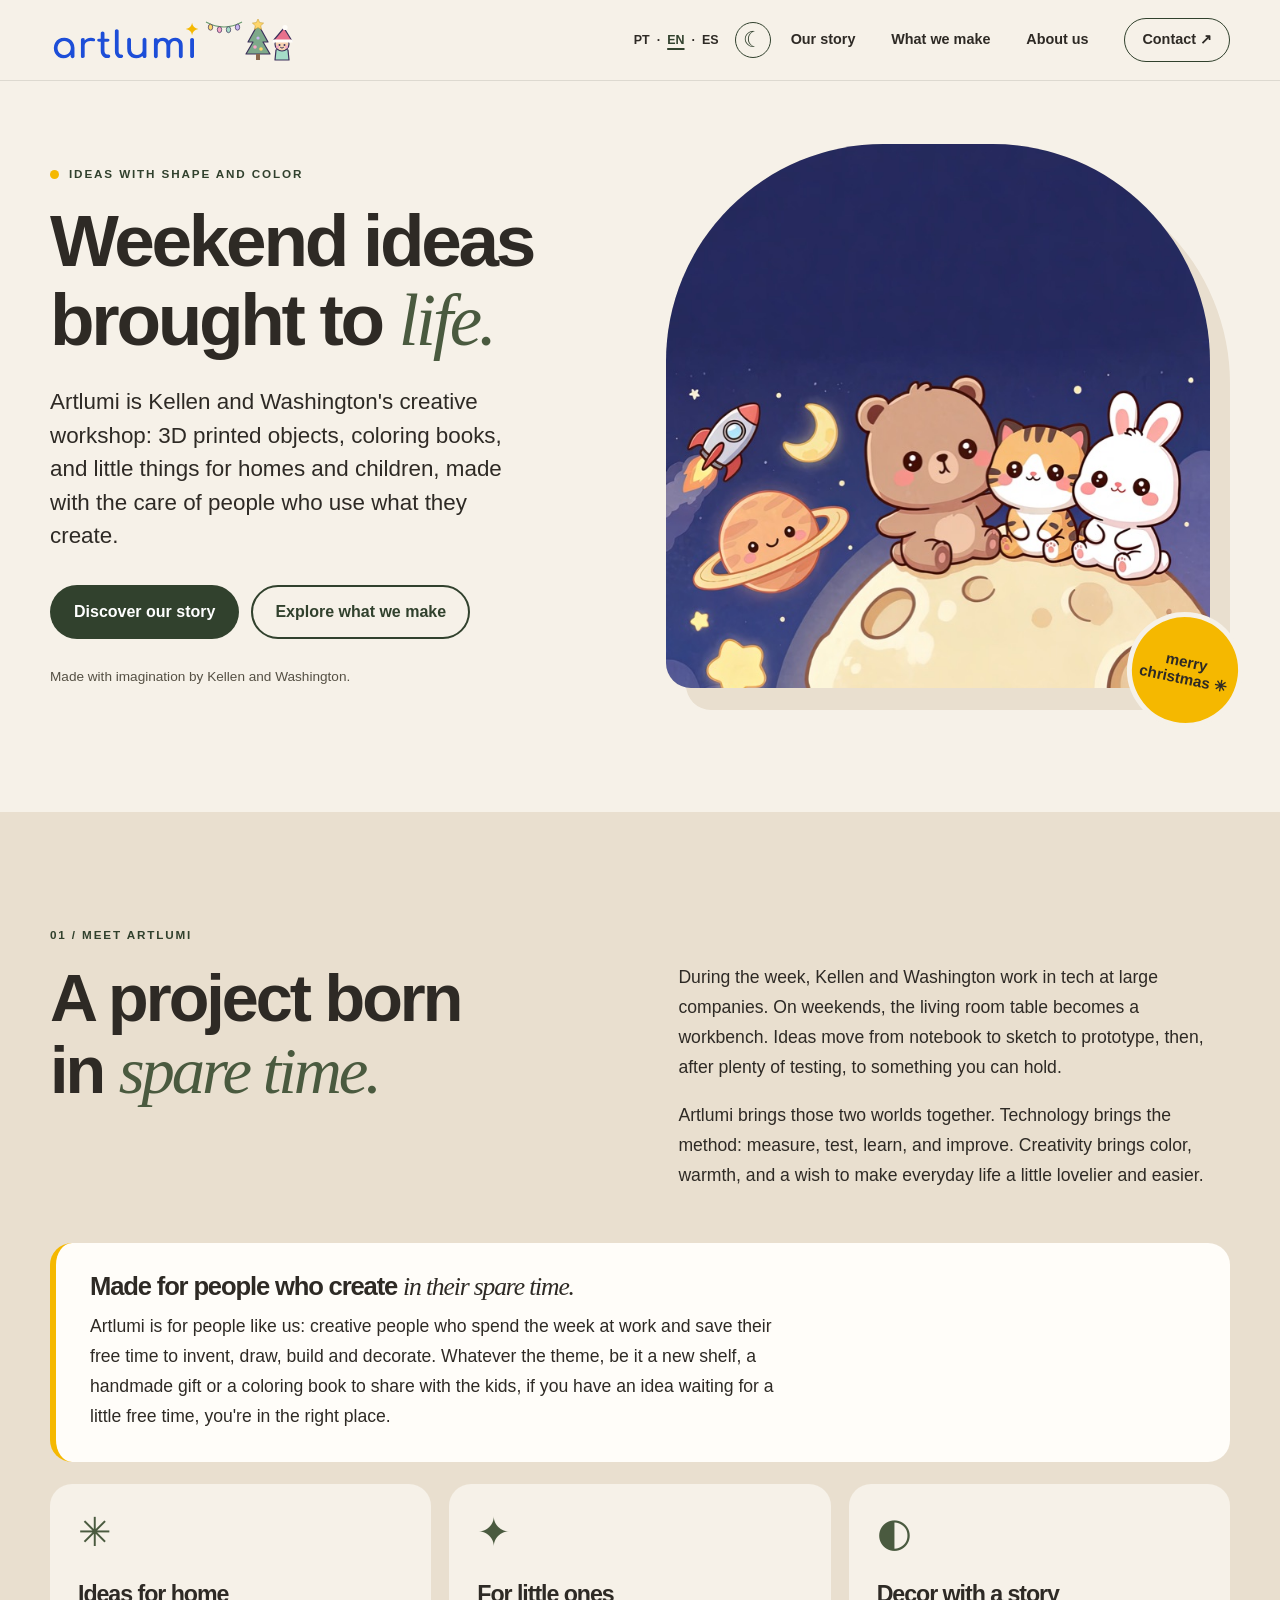
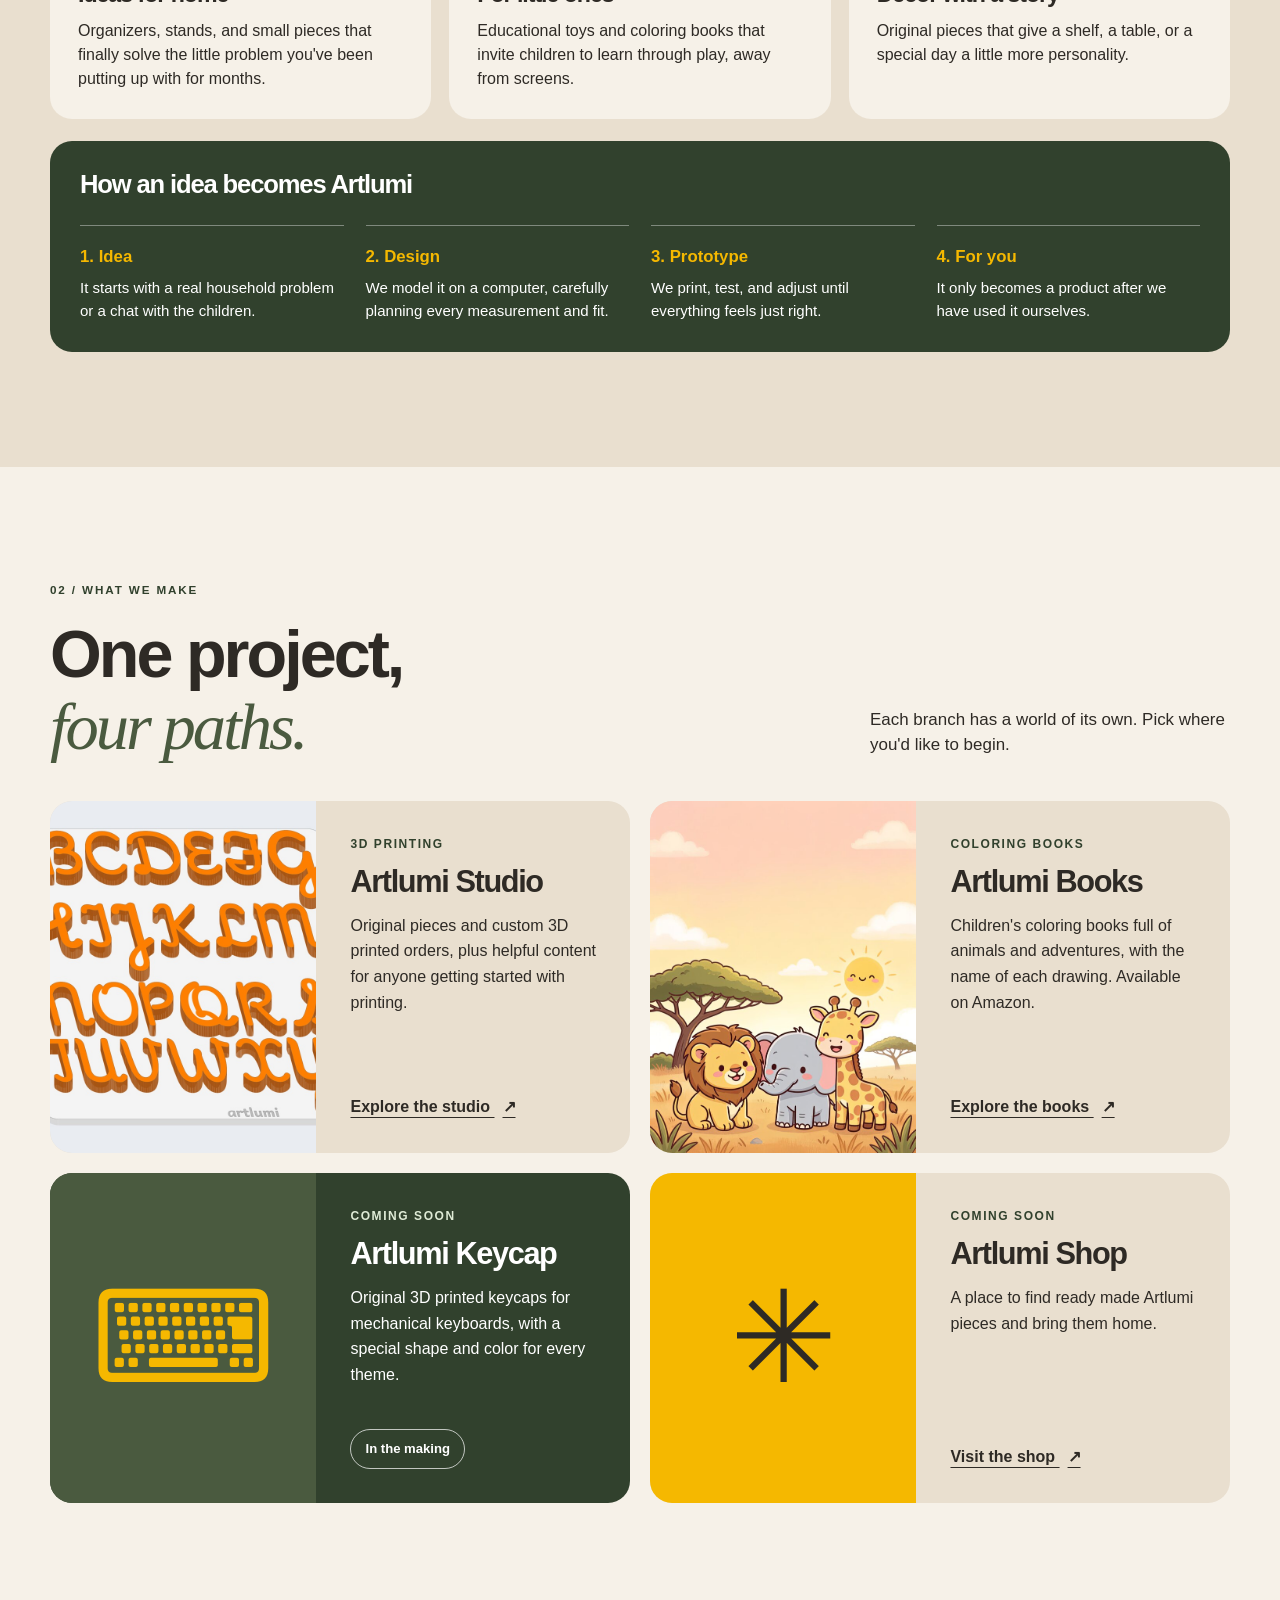
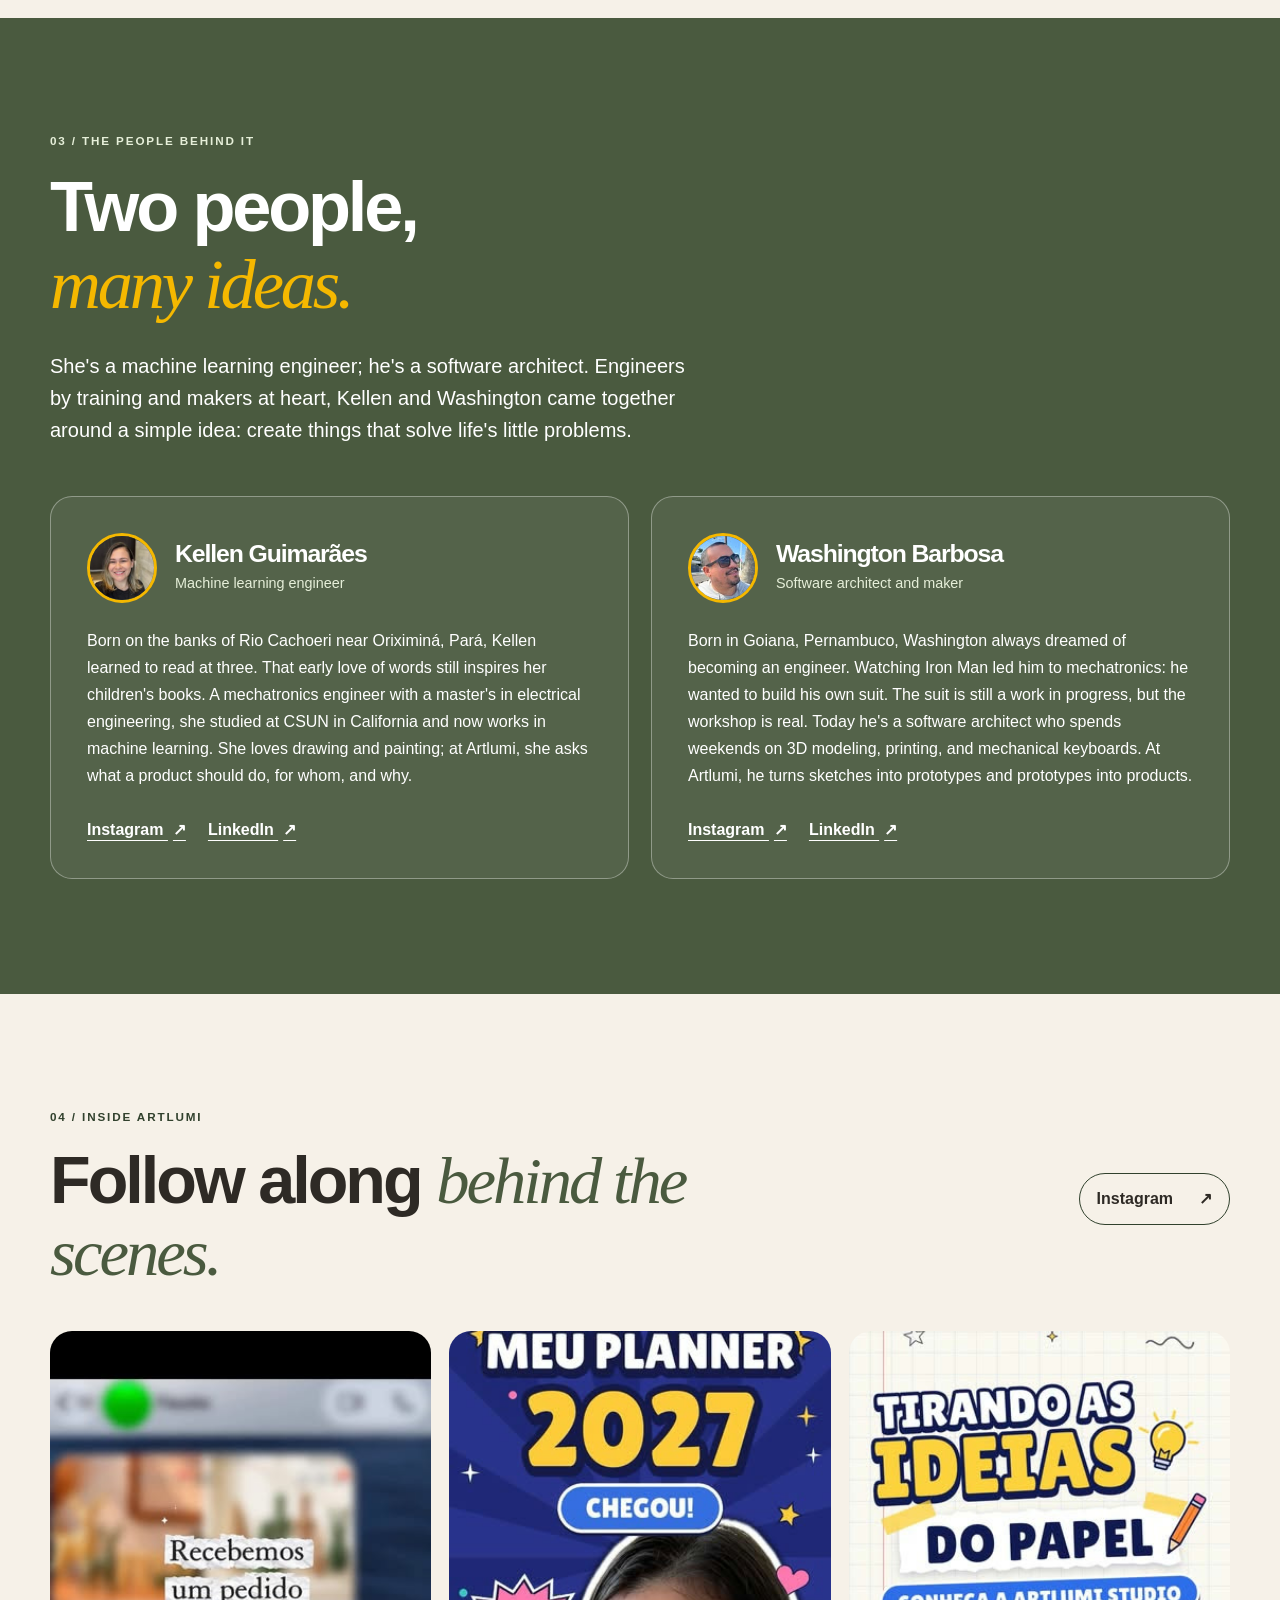
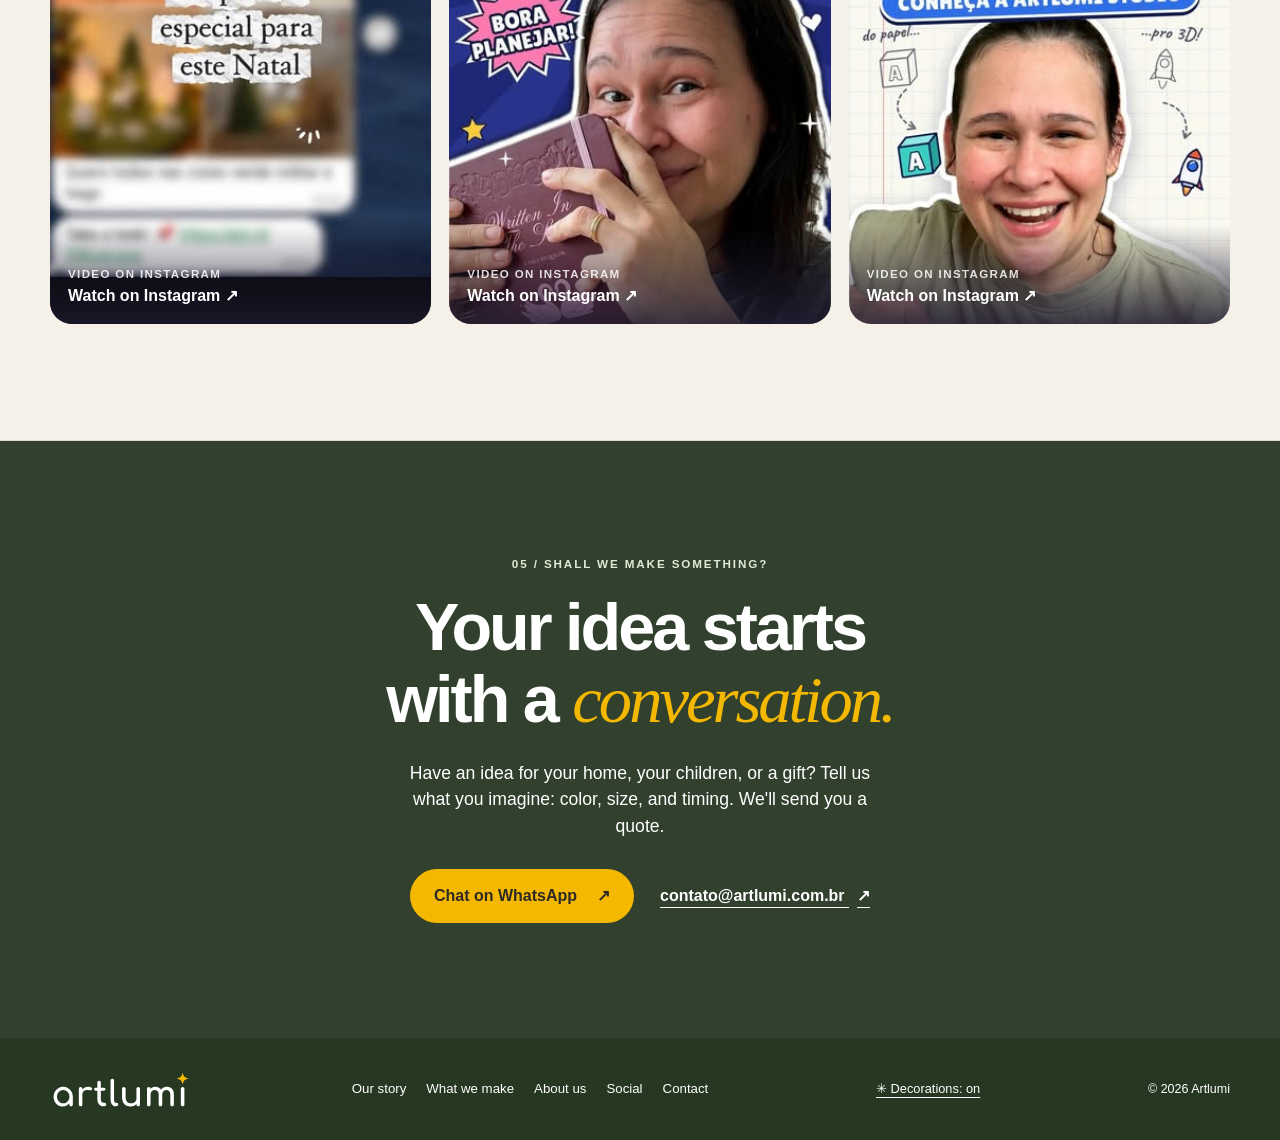
==== commit b870c06f: "Público-alvo: tempo livre no lugar de fim de semana; ✳ como texto no iOS Co-Authored-By: Claude Opus" ====
--- a/index.html
+++ b/index.html
@@ -43,7 +43,7 @@
     <link rel="icon" type="image/svg+xml" href="assets/img/logo-artlumi.svg">
     <link rel="stylesheet" href="assets/style.css?v=9">
     <script src="assets/site.js?v=6" defer></script>
-    <script src="assets/seasons.js?v=3" defer></script>
+    <script src="assets/seasons.js?v=4" defer></script>
   </head>
   <body>
     <header class="site-header">
@@ -84,7 +84,7 @@
             <div class="hero-image-wrap">
               <img src="assets/img/livro-espaco.jpg" width="681" height="900" alt="Capa do livro de colorir Espaço, da Artlumi Books: urso, gatinho e coelho sentados na Lua" fetchpriority="high">
             </div>
-            <span class="media-sticker" aria-hidden="true">feito<br>para<br>imaginar ✳</span>
+            <span class="media-sticker" aria-hidden="true">feito<br>para<br>imaginar ✳︎</span>
           </div>
         </div>
       </section>
@@ -101,10 +101,10 @@
           </div>
           <div class="audience-band">
             <h3>Feito para quem cria <em>nas horas vagas.</em></h3>
-            <p>A Artlumi é para gente como nós: pessoas criativas que passam a semana trabalhando e guardam o tempo livre para inventar, desenhar, montar e decorar. Não importa o tema. Pode ser uma estante nova, um presente feito à mão ou um livro para colorir com os filhos: se você tem uma ideia esperando o fim de semana, está no lugar certo.</p>
+            <p>A Artlumi é para gente como nós: pessoas criativas que passam a semana trabalhando e guardam o tempo livre para inventar, desenhar, montar e decorar. Não importa o tema. Pode ser uma estante nova, um presente feito à mão ou um livro para colorir com os filhos: se você tem uma ideia esperando um tempinho livre, está no lugar certo.</p>
           </div>
           <div class="pillars-grid">
-            <article class="pillar-card"><span class="pillar-symbol" aria-hidden="true">✳</span><h3>Soluções para a casa</h3><p>Organizadores, suportes e pequenas peças que resolvem aquele detalhe que incomoda há meses.</p></article>
+            <article class="pillar-card"><span class="pillar-symbol" aria-hidden="true">✳&#xFE0E;</span><h3>Soluções para a casa</h3><p>Organizadores, suportes e pequenas peças que resolvem aquele detalhe que incomoda há meses.</p></article>
             <article class="pillar-card"><span class="pillar-symbol" aria-hidden="true">✦</span><h3>Para as crianças</h3><p>Brinquedos educativos e livros de colorir que convidam a aprender brincando, longe das telas.</p></article>
             <article class="pillar-card"><span class="pillar-symbol" aria-hidden="true">◐</span><h3>Decoração com história</h3><p>Peças autorais para dar personalidade a uma estante, uma mesa ou uma data especial.</p></article>
           </div>
@@ -140,7 +140,7 @@
               <div class="venture-copy"><p class="venture-subtitle">Em breve</p><h3>Artlumi Keycap</h3><p>Teclas autorais impressas em 3D para teclados mecânicos, com formato e cor próprios em cada tema.</p><span class="venture-badge">Em desenvolvimento</span></div>
             </article>
             <article class="venture-card idea-card store-card">
-              <div class="venture-media idea-illustration" aria-hidden="true">✳</div>
+              <div class="venture-media idea-illustration" aria-hidden="true">✳︎</div>
               <div class="venture-copy"><p class="venture-subtitle">Em breve</p><h3>Loja Artlumi</h3><p>Um lugar para encontrar as peças prontas da Artlumi e levar para casa.</p><a href="https://store.artlumi.com.br/" target="_blank" rel="noopener" aria-label="Visitar a Loja Artlumi">Visitar a loja <span aria-hidden="true">↗&#xFE0E;</span></a></div>
             </article>
           </div>
@@ -174,7 +174,7 @@
             <a class="social-link" data-config="instagram" target="_blank" rel="noopener" hidden>Instagram <span aria-hidden="true">↗&#xFE0E;</span></a>
             <a class="social-link" data-config="tiktok" target="_blank" rel="noopener" hidden>TikTok <span aria-hidden="true">↗&#xFE0E;</span></a>
             <a class="social-link" data-config="youtube" target="_blank" rel="noopener" hidden>YouTube <span aria-hidden="true">↗&#xFE0E;</span></a>
-            <p class="coming-soon" id="redes-em-breve">Em breve <span aria-hidden="true">✳</span></p>
+            <p class="coming-soon" id="redes-em-breve">Em breve <span aria-hidden="true">✳&#xFE0E;</span></p>
           </div>
         </div>
         <div class="container insta-grid" aria-label="Destaques do Instagram">
@@ -201,7 +201,7 @@
       <div class="container footer-inner">
         <a href="#inicio" aria-label="Artlumi — voltar ao início"><img src="assets/img/logo-artlumi-branco.svg" width="150" height="49" loading="lazy" alt="Artlumi"></a>
         <nav aria-label="Navegação do rodapé"><a href="#projeto">Projeto</a><a href="#vertentes">Vertentes</a><a href="#sobre">Quem somos</a><a href="#redes">Redes</a><a href="#contato">Contato</a></nav>
-        <button class="decor-toggle" type="button" aria-pressed="true">✳ Enfeites: ligados</button>
+        <button class="decor-toggle" type="button" aria-pressed="true">✳︎ Enfeites: ligados</button>
         <small>© 2026 Artlumi</small>
       </div>
     </footer>
